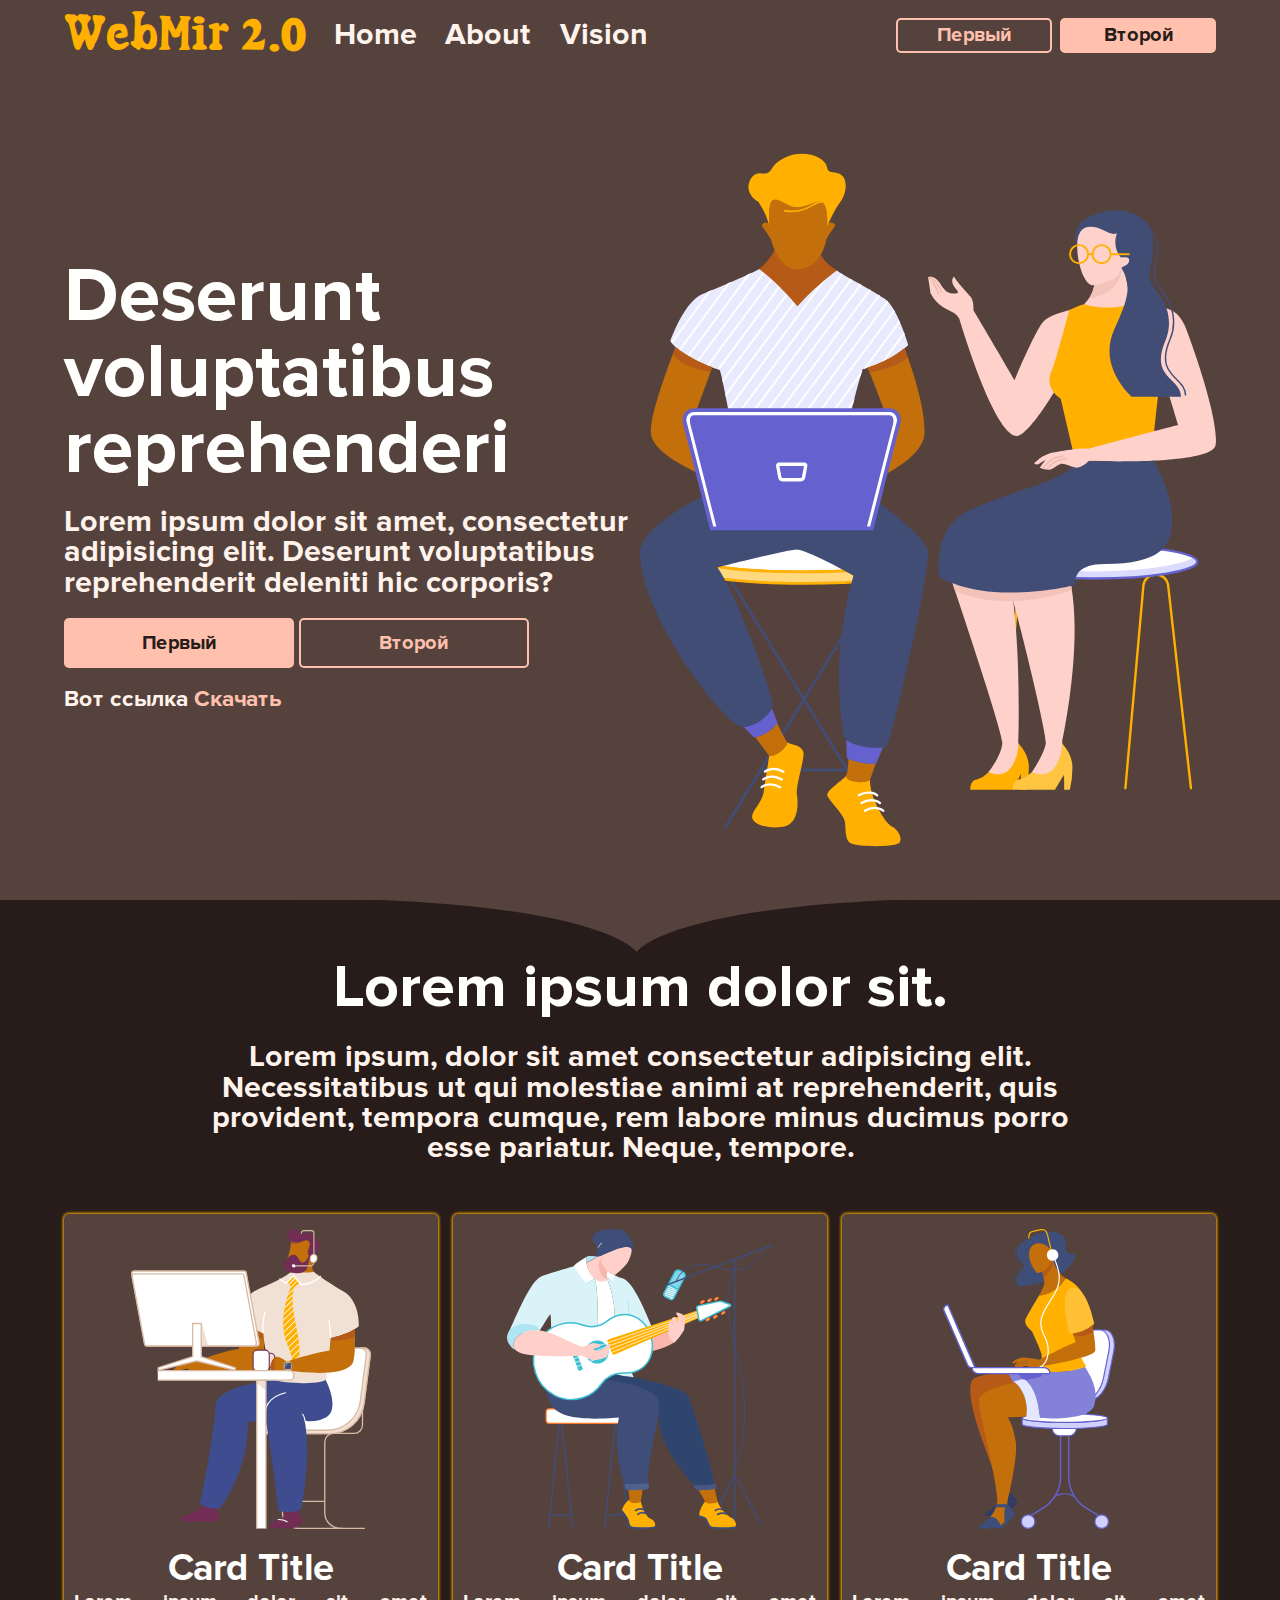
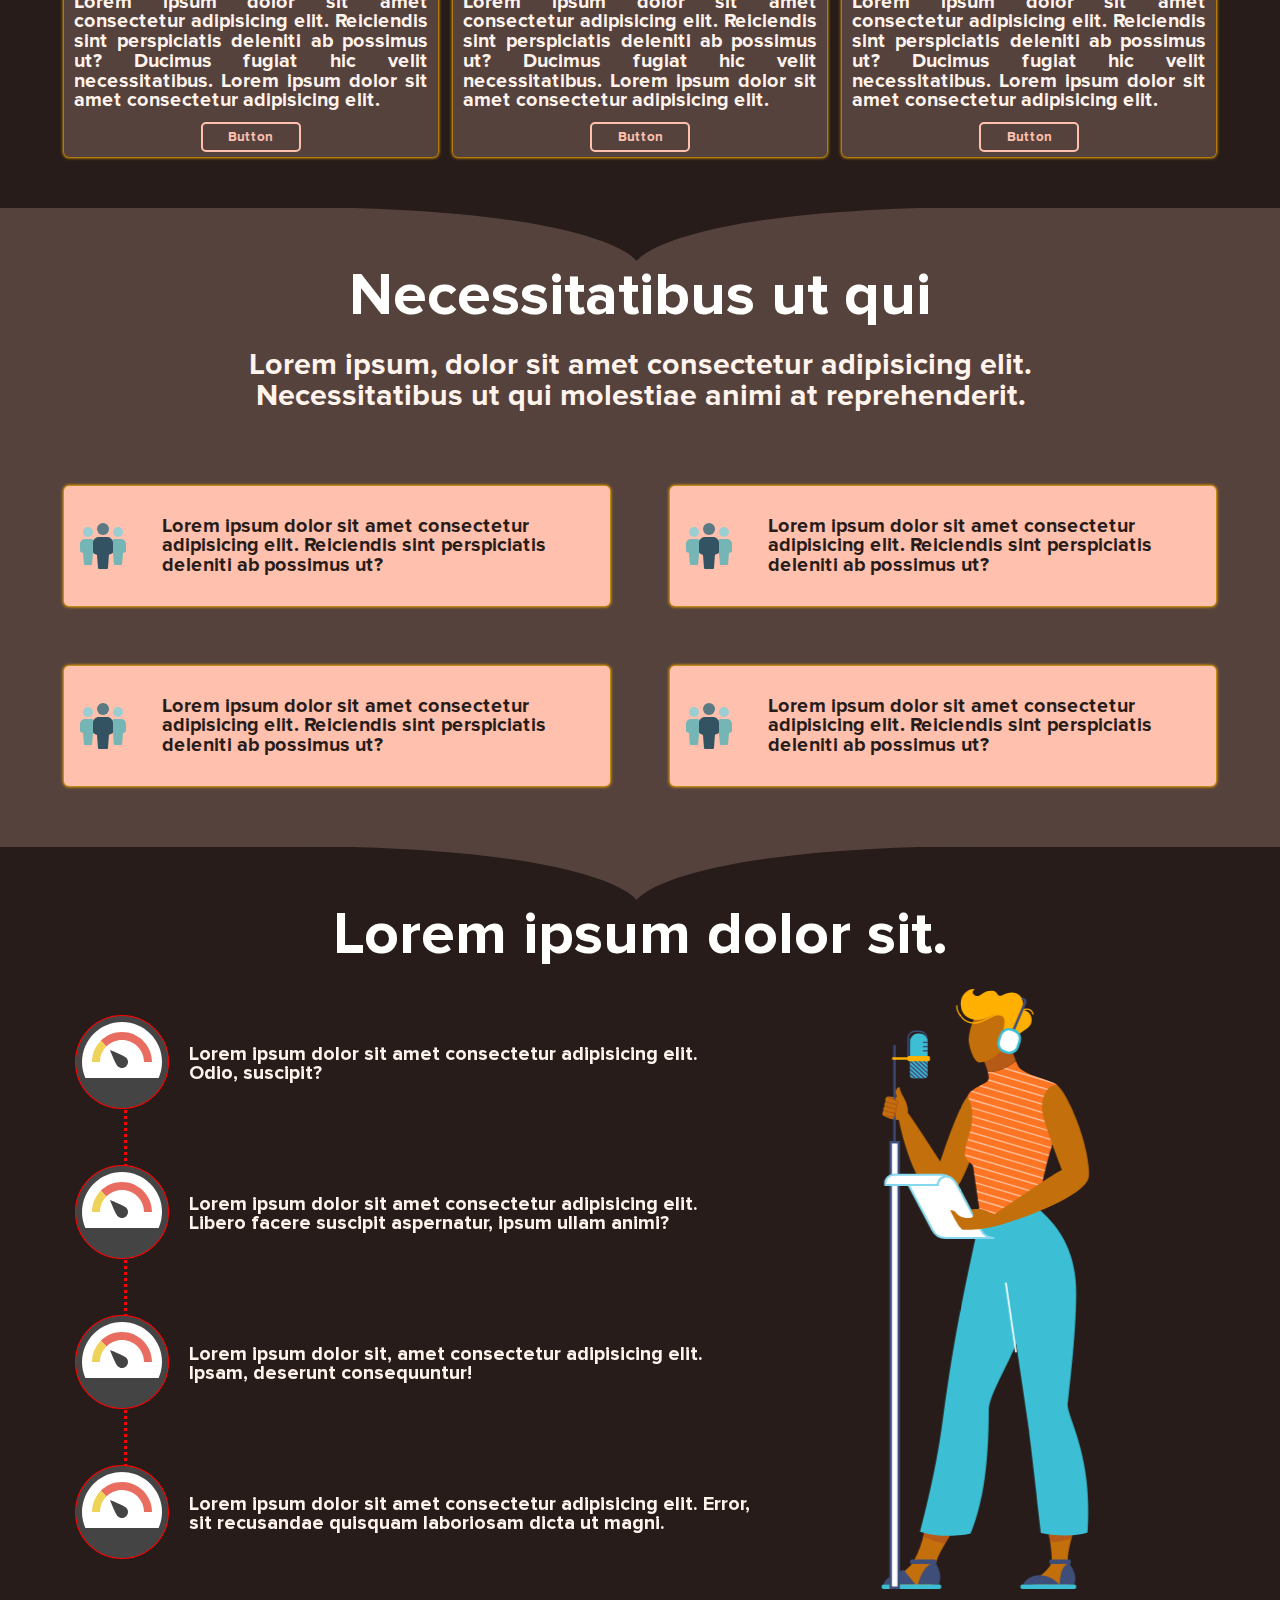
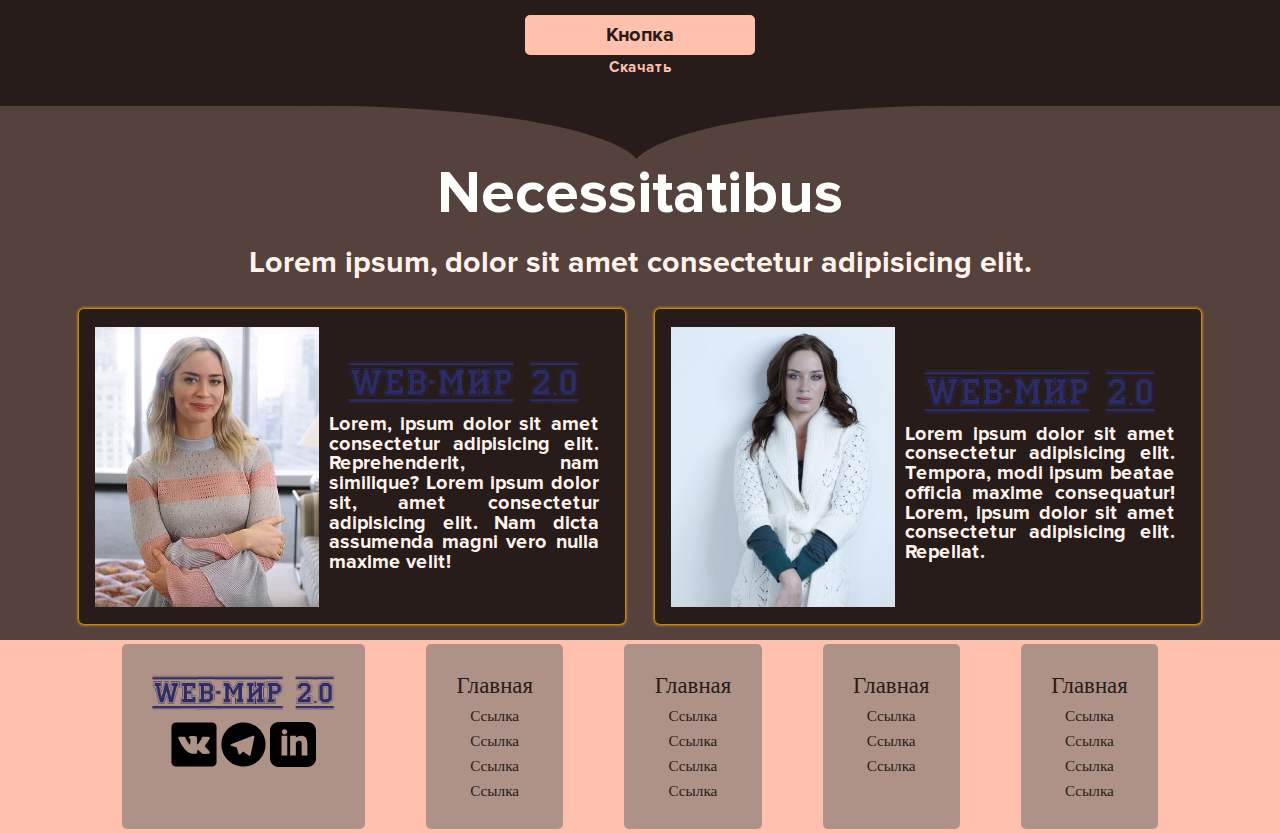
==== index.html @ 5d269ea6 "24" ====
<!DOCTYPE HTML>
<html lang="en-RU">

<head>
	<meta charset="utf-8">
	<title>Сайт ресторана</title>
	<link rel="stylesheet" type="text/css" href="css/style.css" />
	<link rel="stylesheet" type="text/css" href="css/media.css" />
	<link rel="stylesheet" type="text/css" href="css/a.css" />
	<meta name="viewport" content="width=device-width, initial-scale=1">
</head>

<body>

	<header>

		<div class="mob-menu">
			<div class="mob-menu__wrapper">
				<span><a class="header__logo" href="#">WebMir 2.0</a></span>
				<a class="mob-menu__link" href="#">Home</a>
				<a class="mob-menu__link" href="#">About</a>
				<a class="mob-menu__link" href="#">Vision</a>
				<form><button class="first-child">Первый</button></form>
				<form><button>Второй</button></form>
			</div>
		</div>

		<div class="header__wrapper wrapper-padding">
			<div class=""><a class="header__logo" href="#">WebMir 2.0</a></div>
			<div class="header__Nav-wrapper">
				<a class="header__link" href="#">Home</a>
				<a class="header__link" href="#">About</a>
				<a class="header__link" href="#">Vision</a>
			</div>
			<div class="header__button">
				<svg data-theme="dark" class="svg-menu" style="cursor: pointer;" xmlns="http://www.w3.org/2000/svg" viewBox="0 0 48 48" height="48" width="48">
					<g class="nc-icon-wrapper js-transition-icon" data-effect="scale" data-event="click">
						<g  class="ic_menu" fill="#ffb000" style="display: block;">
							<title>ic_menu</title>
							<path d="M6 36h36v-4H6v4zm0-10h36v-4H6v4zm0-14v4h36v-4H6z"></path>
						</g>
						<g  class="ic_close" fill="#ffb000" style="display: none;">
							<title>ic_close</title>
							<path
								d="M38 12.83L35.17 10 24 21.17 12.83 10 10 12.83 21.17 24 10 35.17 12.83 38 24 26.83 35.17 38 38 35.17 26.83 24z">
							</path>
						</g>
					</g>
				</svg>
				<form><button class="first-child">Первый</button></form>
				<form><button>Второй</button></form>
			</div>
			
		</div>

	</header>

	<section class="sect1">
		<div class="sect1__wrapper wrapper-padding">

			<div class="sect1__body">
				<h1>Deserunt voluptatibus reprehenderi</h1>
				<p>Lorem ipsum dolor sit amet, consectetur adipisicing elit. Deserunt voluptatibus reprehenderit
					deleniti hic corporis?</p>
				<div class="sect1__button">
					<form><button>Первый</button></form>
					<form><button class="last-child">Второй</button></form>
				</div>
				<span>Вот ссылка <a href="">Скачать</a></span>
			</div>

			<div class="sect1__img">
				<!-- <object type="image/svg+xml" data="svg/character5.svg" id=’object’ class=’icon’></object> -->
				<img src="svg/character5.svg" alt="">
				<img src="svg/character4.svg" alt="">

			</div>

		</div>
	</section>

	<section class="sect2">
		<div class="sect2__wrapper wrapper-padding">
			<div class="custom-shape-divider-top-1610055168">
				<svg data-name="Layer 1" xmlns="http://www.w3.org/2000/svg" viewBox="0 0 1200 120"
					preserveAspectRatio="none">
					<path fill="#55423D"
						d="M602.45,3.86h0S572.9,116.24,281.94,120H923C632,116.24,602.45,3.86,602.45,3.86Z">
					</path>
				</svg>
			</div>

			<h2 class="title">Lorem ipsum dolor sit.</h2>

			<p class="text">Lorem ipsum, dolor sit amet consectetur adipisicing elit. Necessitatibus ut qui
				molestiae animi at reprehenderit, quis provident, tempora cumque, rem labore minus ducimus porro esse
				pariatur. Neque, tempore.</p>

			<div class="sect2__card">
				<article class="card">
					<div class="card__header">
						<img class="card__image" src="svg/character12.svg" alt="">
					</div>
					<div class="card__body">
						<h2 class="card__title">Card Title</h2>
						<p class="card__text">
							Lorem ipsum dolor sit amet consectetur adipisicing elit. Reiciendis sint perspiciatis
							deleniti ab possimus ut? Ducimus fugiat hic velit necessitatibus. Lorem ipsum dolor
							sit amet consectetur adipisicing elit.
						</p>
					</div>
					<form><button class="card__button">Button</button></form>
				</article>

				<article class="card">
					<div class="card__header">
						<img class="card__image" src="svg/character19.svg" alt="">
					</div>
					<div class="card__body">
						<h2 class="card__title">Card Title</h2>
						<p class="card__text">
							Lorem ipsum dolor sit amet consectetur adipisicing elit. Reiciendis sint perspiciatis
							deleniti ab possimus ut? Ducimus fugiat hic velit necessitatibus. Lorem ipsum dolor
							sit amet consectetur adipisicing elit.
						</p>
					</div>
					<form><button class="card__button">Button</button></form>
				</article>

				<article class="card">
					<div class="card__header">
						<img class="card__image" src="svg/character8.svg" alt="">
					</div>
					<div class="card__body">
						<h2 class="card__title">Card Title</h2>
						<p class="card__text">
							Lorem ipsum dolor sit amet consectetur adipisicing elit. Reiciendis sint perspiciatis
							deleniti ab possimus ut? Ducimus fugiat hic velit necessitatibus. Lorem ipsum dolor
							sit amet consectetur adipisicing elit.
						</p>
					</div>
					<form><button class="card__button">Button</button></form>
				</article>
			</div>



		</div>
	</section>

	<section class="sect3">
		<div class="sect3__wrapper wrapper-padding">
			<div class="custom-shape-divider-top-1610055168">
				<svg data-name="Layer 1" xmlns="http://www.w3.org/2000/svg" viewBox="0 0 1200 120"
					preserveAspectRatio="none" fill="#55423D">
					<path style="fill:#271c19;" fill="#55423D"
						d="M602.45,3.86h0S572.9,116.24,281.94,120H923C632,116.24,602.45,3.86,602.45,3.86Z">
					</path>
				</svg>
			</div>
			<h2 class="title">Necessitatibus ut qui</h2>

			<p class="text">Lorem ipsum, dolor sit amet consectetur adipisicing elit. Necessitatibus ut qui
				molestiae animi at reprehenderit.</p>


			<div class="sect3__card">
				<div class="card__wrapper">
					<div class="card">
						<div class="card__header">
							<img class="card__image" src="svg/multiple-11.svg" alt="">
						</div>
						<div class="card__body">
							<p class="card__text">
								Lorem ipsum dolor sit amet consectetur adipisicing elit. Reiciendis sint perspiciatis
								deleniti ab possimus ut?
							</p>
						</div>
					</div>

					<div class="card">
						<div class="card__header">
							<img class="card__image" src="svg/multiple-11.svg" alt="">
						</div>
						<div class="card__body">
							<p class="card__text">
								Lorem ipsum dolor sit amet consectetur adipisicing elit. Reiciendis sint perspiciatis
								deleniti ab possimus ut?
							</p>
						</div>
					</div>
				</div>
				<div class="card__wrapper">
					<div class="card">
						<div class="card__header">
							<img class="card__image" src="svg/multiple-11.svg" alt="">
						</div>
						<div class="card__body">
							<p class="card__text">
								Lorem ipsum dolor sit amet consectetur adipisicing elit. Reiciendis sint perspiciatis
								deleniti ab possimus ut?
							</p>
						</div>
					</div>

					<div class="card">
						<div class="card__header">
							<img class="card__image" src="svg/multiple-11.svg" alt="">
						</div>
						<div class="card__body">
							<p class="card__text">
								Lorem ipsum dolor sit amet consectetur adipisicing elit. Reiciendis sint perspiciatis
								deleniti ab possimus ut?
							</p>
						</div>
					</div>
				</div>
			</div>



		</div>
	</section>

	<section class="sect4">
		<div class="sect4__wrapper wrapper-padding">
			<div class="custom-shape-divider-top-1610055168">
				<svg data-name="Layer 1" xmlns="http://www.w3.org/2000/svg" viewBox="0 0 1200 120"
					preserveAspectRatio="none">
					<path fill="#55423D"
						d="M602.45,3.86h0S572.9,116.24,281.94,120H923C632,116.24,602.45,3.86,602.45,3.86Z">
					</path>
				</svg>
			</div>

			<h2 class="title">Lorem ipsum dolor sit.</h2>

			<div class="sect4__content">
				<div class="sect4__info">
					<div class="sect4__linear"></div>
					<div class="sect4__svg-p">
						<img src="svg/sect4-1.svg" alt="">
						<p>Lorem ipsum dolor sit amet consectetur adipisicing elit. Odio, suscipit?</p>
					</div>
					<div class="sect4__svg-p">
						<img src="svg/sect4-1.svg" alt="">
						<p>Lorem ipsum dolor sit amet consectetur adipisicing elit. Libero facere suscipit aspernatur,
							ipsum ullam animi?</p>
					</div>
					<div class="sect4__svg-p">
						<img src="svg/sect4-1.svg" alt="">
						<p>Lorem ipsum dolor sit, amet consectetur adipisicing elit. Ipsam, deserunt consequuntur!</p>
					</div>
					<div class="sect4__svg-p">
						<img src="svg/sect4-1.svg" alt="">
						<p>Lorem ipsum dolor sit amet consectetur adipisicing elit. Error, sit recusandae quisquam
							laboriosam dicta ut magni.</p>
					</div>
				</div>
				<div class="sect4__img">
					<img src="svg/character17.svg" alt="">
				</div>

			</div>

			<div class="sect4__button">
				<form><button type="submit">Кнопка</button></form>
				<a href="">Скачать</a>
			</div>

		</div>
	</section>


	<section class="sect5">

		<div class="sect5__wrapper wrapper-padding">
			<div class="custom-shape-divider-top-1610055168">
				<svg data-name="Layer 1" xmlns="http://www.w3.org/2000/svg" viewBox="0 0 1200 120"
					preserveAspectRatio="none" fill="#55423D">
					<path style="fill:#271c19;" fill="#55423D"
						d="M602.45,3.86h0S572.9,116.24,281.94,120H923C632,116.24,602.45,3.86,602.45,3.86Z">
					</path>
				</svg>
			</div>
			<h2 class="title">Necessitatibus</h2>
			<p class="text">Lorem ipsum, dolor sit amet consectetur adipisicing elit.</p>



			<div class="sect5__card-wrapper">

				<div class="sect5__card">
					<div class="sect5__card-img">
						<img src="img/1.png" alt="" class="clip-path">
						<img src="img/sect4-1.jpg" alt="">
					</div>

					<div class="sect5__card-info">
						<img src="img/logo.png" alt="">
						<p>Lorem, ipsum dolor sit amet consectetur adipisicing elit. Reprehenderit, nam similique? Lorem
							ipsum dolor sit, amet consectetur adipisicing elit. Nam dicta assumenda magni vero nulla
							maxime velit!</p>
					</div>
				</div>

				<div class="sect5__card">
					<div class="sect5__card-img">
						<img src="img/1.png" alt="" class="clip-path">
						<img src="img/sect4-2.jpg" alt="">
					</div>

					<div class="sect5__card-info">
						<img src="img/logo.png" alt="">
						<p>Lorem ipsum dolor sit amet consectetur adipisicing elit. Tempora, modi ipsum beatae officia
							maxime consequatur! Lorem, ipsum dolor sit amet consectetur adipisicing elit. Repellat.</p>
					</div>
				</div>
			</div>
		</div>
	</section>


	<footer class="sect6">

		<div class="sect6__wrapper wrapper-padding">
			<div class="sect6__list">
				<div class="sect6__logo"><img src="img/logo.png" alt=""></div>
				<div class="sect6__sic-icon">
					<a href="https://vk.com/id346571759" target="_blank"><img src="svg/vk.svg" alt=""></a>
					<a href="https://t.me/albert_web" target="_blank"><img src="svg/telegram.svg" alt=""></a>
					<a href="http://" target="_blank"><img src="svg/linkedin.svg" alt=""></a>
				</div>
			</div>
			<div class="sect6__list">
				<a class="sect6__link-title" href="">Главная</a>
				<a class="sect6__link" href="">Ссылка</a>
				<a class="sect6__link" href="">Ссылка</a>
				<a class="sect6__link" href="">Ссылка</a>
				<a class="sect6__link" href="">Ссылка</a>
			</div>
			<div class="sect6__list">
				<a class="sect6__link-title" href="">Главная</a>
				<a class="sect6__link" href="">Ссылка</a>
				<a class="sect6__link" href="">Ссылка</a>
				<a class="sect6__link" href="">Ссылка</a>
				<a class="sect6__link" href="">Ссылка</a>
			</div>
			<div class="sect6__list">
				<a class="sect6__link-title" href="">Главная</a>
				<a class="sect6__link" href="">Ссылка</a>
				<a class="sect6__link" href="">Ссылка</a>
				<a class="sect6__link" href="">Ссылка</a>
			</div>
			<div class="sect6__list">
				<a class="sect6__link-title" href="">Главная</a>
				<a class="sect6__link" href="">Ссылка</a>
				<a class="sect6__link" href="">Ссылка</a>
				<a class="sect6__link" href="">Ссылка</a>
				<a class="sect6__link" href="">Ссылка</a>
			</div>
		</div>

	</footer>



	<script src="js/script.js"> </script>
</body>

</html>
---- css/style.css ----
*{
	margin: 0;
	padding: 0;
	box-sizing: border-box;
}
a{text-decoration: none; }
button{
	border: none;
	border: 2px solid #ffc0ad;
	border-radius: 5px;
}

body{
	background: #191919;
	line-height: 1;
	font-size: 100%;
}
.wrapper-padding{
	width: 100%;
	max-width: 1920px;
	margin: 0 auto;
	position: relative;
	padding: var(--wrapperPadding);
}
@font-face {
	font-family: 'Proxima-nova';
	src:url('../fonts/ProximaNova-Bold.woff') format('woff2'),
		url('../fonts/ProximaNova-Bold.woff') format('woff'), 
		url('../fonts/ProximaNova-Bold.ttf') format('truetype');
}
@font-face {
	font-family: 'Little Caesar';
	src: url('../fonts/little_caesar.eot'); /* IE 9 Compatibility Mode */
	src: url('../fonts/little_caesar.eot?#iefix') format('embedded-opentype'), /* IE < 9 */
		url('../fonts/little_caesar.woff2') format('woff2'), /* Super Modern Browsers */
		url('../fonts/little_caesar.woff') format('woff'), /* Firefox >= 3.6, any other modern browser */
		url('../fonts/little_caesar.ttf') format('truetype'), /* Safari, Android, iOS */
		url('../fonts/little_caesar.svg#little_caesar') format('svg'); /* Chrome < 4, Legacy iOS */
}

/* HEADER */
header {
	background: var(--lightBrown);
}
.header__wrapper{
	height: 70px;
	display: flex;
	justify-content: space-between;
	align-items: center;
	column-gap: 1em;
}
/* HEADER	Стили для логотипа и ссылок навигации*/
.header__logo{
	font-family: 'Little Caesar';
	color: #ffb000;
	font-size: 3em;
	white-space: nowrap;
}
.header__Nav-wrapper{
	width: 100%;
	white-space: nowrap;
}
.header__link{
	font-family: Proxima-nova, sans-serif;
	color: var(--textColor);
	font-size: 2em;
	margin: 0 0.4em;
}
/* HEADER	Кнопки из навигации*/
.svg-menu{
	display: none; /* Кнопка мобильной навигации ждет своего часа*/
}
.header__button{
	display: flex;
	justify-content: flex-end;
	column-gap: 0.5rem;
	width: 100%;
	max-width: 320px;
}
.header__button form{
	width: 100%;
	height: 35px;
}
.header__button button{
	width: 100%;
	height: 100%;
	background-color: #ffc0ad;
	font-size: 20px;
	color: #271c19;
	font-family: Proxima-nova, sans-serif;
	cursor: pointer;
}
header .first-child{
	background-color: #ffffff00;
	color: #ffc0ad;
	border: 2px solid #ffc0ad;
}

/* SECT-1*/
.sect1{
	background: var(--lightBrown);
 }
 .sect1__wrapper{
	height: calc(100vh - 70px);
	display: flex;
	justify-content: center;
 }
 /* SECT-1 Блок с текстом*/
 .sect1__body{
	width: 50%;
	display: flex;
	flex-direction: column;
	justify-content: center;
 }
.sect1__body h1{
	font-family: Proxima-nova, sans-serif;
	font-size: 5em;
	color: var(--titleColor);
	margin-bottom: 20px;
}
.sect1__body p{
	font-family: Proxima-nova, sans-serif;
	font-size: 2em;
	color:var(--textColor);

}
/* SECT-1 	Кнопки под текстом*/
.sect1__button{

	display: flex;
	margin: 20px 0;
}
.sect1__button button{
	width: 230px;
	height: 50px;
	background-color: #ffc0ad;
	border-radius: 5px;
	font-size: 20px;
	color: #271c19;
	cursor: pointer;
	font-family: Proxima-nova, sans-serif;
}
.sect1 .last-child{
	background-color: #ffffff00;
	color: #ffc0ad;
	border: 2px solid #ffc0ad;
}
.sect1__button form:last-child{
	margin-left: 0.3em;
}
/* SECT-1 Ссылка под кнопками */
.sect1__body span{
	font-size: 1.5em;
	color: var(--textColor);
	font-family: Proxima-nova, sans-serif;
}
.sect1__body span a{
	color: var(--linkColor);
}
/* SECT-1 Блок с SVG картинками*/
 .sect1__img{
	display: flex;
	justify-content: center;
	width: 50%;
	height: 100%;
 }
 .sect1__img img{
	width: 50%;
	margin-top: 2em;

 }

/* SECT-2 */

.sect2{
	background: var(--darkBrown);
 }
 .sect2__wrapper{
	position: relative;
	/* display: flex;
	justify-content: center;
	align-items: center; */
 }
 /* SECT-2 Код для фоновой декорации */
 .custom-shape-divider-top-1610055168 {
    position: absolute;
    top: -0.1em;
    left: 0;
    width: 100%;
    overflow: hidden;
    line-height: 0;
	transform: rotate(180deg);
	margin-bottom: 1em;
}
.custom-shape-divider-top-1610055168 svg {
    position: relative;
    display: block;
    width: calc(100% + 1.3px);
    height: 56px;
}

/* SECT-2 Заголовок */
.title{
	font-family: Proxima-nova, sans-serif;
	font-size: 4em;
	color: var(--titleColor);
	text-align: center;
    margin-top: calc(0.1em + 56px); /* Отступ необходим для оталкивания от декоративного svg, в пикселях размер svg, в em то насколько оталкиватся*/
	margin-bottom: 0.5em ;
	line-height: 0.8;	
}
/* SECT-2 Текст под заголовком */
.text{
	max-width: 900px;
	font-family: Proxima-nova, sans-serif;
	font-size: 2em;
	color: var(--textColor);
	text-align: center;
	margin: 0 auto;
	margin: 0.5em auto;
}
/* SECT-2 Карточка */
.sect2__card{
	display: flex;
	justify-content: space-between;
	column-gap: 1em;
	margin: 50px auto;
	max-width: 1400px;
}
/* SECT-2 Обертка одной карточки */
.sect2 .card{
	background-color: #55423d;
	width: 100%;
	max-width: 450px;
	min-width: 250px;
	border-radius: 5px;
	display: flex;
	flex-direction: column;
	align-items: center;
	column-gap: 1em;
	box-shadow: 0px 0px 3px 1px #ffb000;
}
/* SECT-2 картинка карточки */
.sect2 .card__header{
	display: flex;
	justify-content: center;
	margin: 15px;
}
.sect2 .card__image{
	height: 300px;
}
/* SECT-2 заголовок карточки */
.sect2 .card__title{
	font-family: Proxima-nova, sans-serif;
	font-size: 2.5em;
	text-align: center;
	color: var(--titleColor);
	margin: 5px;
}
/* SECT-2 текст карточки */
.sect2 .card__text{
	font-family: Proxima-nova, sans-serif;
	font-size: 1.3em;
	color: var(--textColor);
	text-align: justify;
	margin: 0.3em 0.5em;
}
/* SECT-2 кнопка карточки */
.sect2 .card__button{
	width: 100px;
	height: 30px;
	border-radius: 5px;
	font-family: Proxima-nova, sans-serif;
	background-color: #ffffff00;
	color: #ffc0ad;
	margin: 5px;
	border: 2px solid #ffc0ad;
	cursor: pointer;
}

/* SECT-3 */
.sect3{
	background: var(--lightBrown);
 }
 .sect3__wrapper{
	position: relative;
	/* display: flex;
	justify-content: center;
	align-items: center; */
 }

 /* SECT-3 Карточка */
.sect3__card{
	display: flex;
	justify-content: space-between;
	column-gap: 60px;
	/* flex-wrap: wrap; */
	margin: 0 auto;
	max-width: 1400px;
}
/* SECT-3 Обертка одной карточки */
.sect3 .card{
	background-color: #ffc0ad;
	width: 100%;
	max-width: 650px;
	min-width: 250px;
	min-height: 120px;
	border-radius: 5px;
	margin: 60px 0px;
	display: flex;
	align-items: center;
	box-shadow: 0px 0px 3px 1px #ffb000;
}
/* SECT-3 картинка карточки */
.sect3 .card__header{
	display: flex;
	justify-content: center;
	margin: 15px;
}
/* SECT-3 текст карточки */
.sect3 .card__text{
	font-family: Proxima-nova, sans-serif;
	font-size: 1.3em;
	color: #271c19;
	text-align: left;
	margin: 20px;
}

/* SECT-4*/

.sect4{
	background:var(--darkBrown);
 }
 .sect4__wrapper{
	position: relative;
	/* display: flex;
	justify-content: center;
	align-items: center; */
 }
 .sect4__content{
	max-width: 1400px;
	height: 600px;
	display: flex;
	justify-content: center;
	align-items: center;
	margin: 0 auto;

 }

 .sect4__info{
	width: 60%;
	height: 100%;
	position: relative;
 }
 .sect4__linear{
	width: 0%;
	height: 70%;
	border-left: 3px dotted #ff0000;
	position: absolute;
	top: 50%;
	left: 60px;
	transform: translate(0%, -50%);
 }
 .sect4__svg-p{
	width: 100%;
	height: 25%;
	display: flex;
	align-items: center;
	position: relative;
	z-index: 1;
 }
 .sect4__svg-p img{
	margin: 10px;
 }
 .sect4__svg-p p{
	font-family: Proxima-nova, sans-serif;
	font-size: 1.3em;
	color: var(--textColor);
	margin: 5px;
 }

 .sect4__img{
	width: 40%;
	height: 100%;
 }
 .sect4__img img{;
	width: 100%;
	height: 100%;
	transform: rotateY(180deg);
 }
/* SECT-2 кнопка карточки */
 .sect4__button {
	width: 230px;
	margin: 1.7em auto;
	display: inline-block;
	display: flex;
	flex-direction: column;
	align-items: center;

}
.sect4__button form{
	width: 100%;
}
 .sect4__button button{
	width: 100%;
	height: 40px;
	background-color: #ffc0ad;
	border-radius: 5px;
	font-size: 20px;
	color: #271c19;
	cursor: pointer;
	font-family: Proxima-nova, sans-serif;
}
/* SECT-4 Ссылка под кнопками */

.sect4__button a{
	color: var(--linkColor);
	font-family: Proxima-nova, sans-serif;
	font-size: 1em;
	margin: 0.3em;
}

/* SECT-5*/

.sect5{
	background:var(--lightBrown);
 }
 .sect5__wrapper{
	/* display: flex;
	justify-content: center;
	align-items: center; */
 }
.sect5 img{
	border-radius: 5px;
}
	/* SECT-5 Карточка */
	.sect5__card-wrapper{
		display: flex;
		justify-content: space-evenly;
		margin: 0 auto;
		max-width: 1400px
	}
		/* SECT-5 Обертка одной карточки */
		.sect5__card{
			background-color: var(--darkBrown);
			width: 100%;
			max-width: 600px;
			min-width: 450px;
			height: 315px;
			border-radius: 5px;
			margin: 1em;
			padding: 1em;
			display: flex;
			justify-content: space-between;
			align-items: center;
			box-shadow: 0px 0px 3px 1px #ffb000;
			border: 1px solid #fff3ec00;
			overflow: hidden;
		}
			/* SECT-5 картинка карточки */
			.sect5__card-img{
				display: flex;
				justify-content: center;
				width: 230px;
				height: 280px;
				/* height: 90% ; */
				overflow: hidden;
			}
			/* SECT-5 картинка карточки */
			.sect5__card-info{
				display: flex;
				flex-direction: column;
				justify-content: center;
				width: 58%;
			}
/* SECT-5 заголовок карточки */
.sect5__card-info img{
	margin: 5px auto;
	width: 80%;
}
/* SECT-5 текст карточки */
.sect5__card-info p{
	font-family: Proxima-nova, sans-serif;
	font-size: 1.3em;
	color: var(--textColor);
	text-align: justify;
	margin: 0.3em 0.5em;
}
.clip-path{
	display: none;
}

/* SECT-6*/

.sect6{
	background: var(--pink);
 }
 .sect6__wrapper{
	display: flex;
	justify-content: space-evenly;
	flex-wrap: wrap;
	/* column-gap: 2em; */
 }


.sect6__logo{
	width: 12em;
}
.sect6__logo img{
	width: 100%;
}
/* .sect6__sic-icon{
	width: 30%;
	display: block;

} */
.sect6__sic-icon img{
	width: 3em;
}
.sect6__list{
	background-color: #555f5f7a;
	min-width: 5em ;
	display: flex;
	flex-direction: column;
	align-items: center;
	row-gap: 10px;
	margin: 0.2em;
	padding: 2em;
	border-radius: 5px;

}
/* .sect6__list:first-child{
	min-width:14em ;
} */
.sect6__link-title{
	color: #271c19;
	font-size: 1.5em;
}
 .sect6__link{
	color: #271c19;
 }
---- css/media.css ----
@media screen and (max-width: 1300px) {
    body{
        font-size: 95%;
    }
}
@media screen and (max-width: 1200px) {
    body{
        font-size: 90%;
    }
}
@media screen and (max-width: 1100px) {

}
@media screen and (max-width: 1000px) {
    body{
        font-size: 85%;
    }
    /* SECT-5 Карточка */
    .sect5__card-wrapper{
        display: block;
    }
    .sect5__card{
        margin: 10px auto;
    }
}



@media screen and (max-aspect-ratio: 1/1) { 
    .sect1__wrapper{
        background-color: #271c19b0;

    }

@media screen and (max-width: 900px) {
    body{
        font-size: 80%;
    }
      /* HEADER*/


    /* SECT-1 */
    .sect1__wrapper{
        display: block;
        /* background-color: blue; */
        height: auto;
    }
    
    /* SECT-1 Блок с текстом*/
    .sect1__body{
        width: 100%;
        align-items: center;
    }
    .sect1__body h1{
        font-size: 4.1em;
        text-align: center;
    }
    .sect1__body p{
        font-size: 1.6em;
        text-align: center;
    }

    /* SECT-1 	Кнопки под текстом*/
    .sect1__button{
        width: 100%;
        max-width: 450px;
    }
    .sect1__button button{
        width: 100%;
        height: 40px;
    }
    .sect1__button form{
        width: 100%;
    }
    .sect1__button form:last-child{
        margin-left: 5px;
    }
    /* SECT-1 Блок с SVG картинками*/
    .sect1__img{
        display: flex;
        justify-content: center;
        width: 100%;
        height: 50%;
        margin: 2em auto;
    }
    .sect1__img img{
        width: 28%;
    }
}
}
    @media screen and (max-width: 900px) {

    .title{font-size: 2.5em;}
    .text{font-size: 1.4em;}
    .sect2__card{
        display: block;
    }
    .sect2 .card{
        margin: 10px auto;
    }
    .sect3__card{/* Кбираем флекс чтоб карточки стали в колону*/
        flex-direction: column;
    }
    .sect3__card{
        display: flex;
        justify-content: space-between;
        margin: 50px auto;
        max-width: 1400px;
        	/* flex-wrap: wrap; */
    }
    .card__wrapper{
        margin: -5px auto;
    }
    .sect3 .card{
        background-color: #ffc0ad;
        width: 100%;
        max-width: 650px;
        min-height: 120px;
        border-radius: 5px;
        margin: 10px 0px;
        display: flex;
        align-items: center;
        box-shadow: 0px 0px 3px 0px #ffb000;
    }
    /* .sect3 .card__text, .sect2 .card__text{
        font-size: 2em;
    } */

}


@media screen and (max-width: 800px) {
    /* .header__link {
        font-size: 3em;
    } */
    body{
        font-size: 75%;
    }
    /* HEADER*/
    .header__link{
        display: none;
    }
    .header__button form{
        display: none;
    }
    .svg-menu{
        display: block;
    }

    .sect6__list{
        margin: 1.4em;
    }

}

@media screen and (max-width: 750px) {


}


@media screen and (max-width: 700px) {
    body{
        font-size: 70%;
    }

}

@media screen and (max-width: 650px) {


     .sect4__info{
        width: 100%;
        margin: 0 auto;
     }
     .sect4__img{
         display: none;
     }

     .sect6__wrapper{

     }
     .sect6__list{
        margin: 1.3em;

    }

}


@media screen and (max-width: 580px) {

    .sect1__wrapper{
        height: auto;
        display: block;
     }
     .sect1__body{
        width: 100%;
        align-items: center;
        text-align: center;
    }
    .sect1__body h1 {
        font-size: 3.5em;
    }
    .sect1__img{
        width: 100%;
    }

     /* .sect1__img{
        display: flex;
        justify-content: center;
        width: 100%;
     } */
    }

@media screen and (max-width: 460px) {

    /* .sect1__wrapper{
        height: 95vh;
     } */
    .header__link{
        display: none;
    }
    .header__nav-icon{
        display: block
    }
    .sect1__wrapper{
        display: block;
      
    }

            /* SECT-1 Блок с текстом*/
            .sect1__body{
                width: 100%;
                align-items: center;
            }
            .sect1__body h1{
                font-size: 2.7em;
            }
            .sect1__body p{
                font-size: 1.6em;
            }

            /* SECT-1 	Кнопки под текстом*/
                .sect1__button{
            flex-direction: column;
            margin: 0;
            }
        .sect1__button{
            width: 100%;
            max-width: 520px;
            }
        .sect1__button button{
            width: 80%;
            height: 35px;
            margin: 5px auto;
            }
    .sect1__body span {
          font-size: 1em;
       }

    .sect1__button form:last-child{
        margin-left: 0px;
        }







    /* SECT-5 Обертка одной карточки */
    .sect5__card{

        min-width: 17em;
        min-width: auto;
        height: 350px;
        display: block;
        position: relative;
    }
    .sect5__card:hover  .sect5__card-info{
        top: -80%;
    }

    .sect5__card-img{
        display: flex;
        justify-content: center;
        width: 250px;
        /* height: 90% ; */
        overflow: hidden;
        margin: 0 auto;
    }




    .sect5__card-info{
        display: flex;
        flex-direction: column;
        justify-content: center;
        width: 240px;
        margin: 0 auto;
        position: relative;
        top: 0%;
        left: 0%;
        transition: top  0.3s;
    }
    .sect5__card-info p{
        color:  #271c19;
    }
    .clip-path{
        display: block;
        clip-path: circle(0%);
        position: absolute;
        top: 0%;
        left: 0%;
        width: 100%;
        height: 100%;
        opacity: 50%;
        transition: clip-path  0.9s;
    }
    .sect5__card:hover  .clip-path{
        clip-path: circle(100%);
    }



    .sect6__list{
        row-gap: 8px;
        margin: 2em;
    }





    
}

@media screen and (max-width: 400px) {

    body{
        font-size: 70%;
    }
    /* .sect5__card {
        width: 20em;
    } */
}

@media screen and (max-width: 360px) {
    /* body{
        font-size: 50%;
    } */

    .sect4__info{
        width: 100%;
     }
 
     .header__logo{
        font-size: 2em;
    }
    /* SECT-2 картинка карточки */
    .sect2 .card__image{
        height: 200px;
    }
    .sect6__list{
        margin: 0.1em;
    }
}







  @media screen and (min-width: 2500px) {

    body{
        font-size: 270%;
    }

    .header__wrapper, .sect1__wrapper, .sect2__wrapper,
    .sect3__wrapper,.sect4__wrapper,.sect5__wrapper,
    .sect6__wrapper, .sect7__wrapper {
        max-width: 3500px;

     }
}





/*111111111111111111111111111111111111111111111111111111*/



@media screen and (max-height: 600px) and (min-width: 580px) {
    .sect1{
        font-size: 90%;
    }
}
@media screen and (max-height: 550px) and (min-width: 580px) {
    .sect1{
        font-size: 80%;
    }
    .sect4__img img{
        position: sticky;
        top: 0;
        width: 100%;
        height: 100vh;
     }
    .sect1__button button{
        width: 7em;
        height: 30px;
    }
}
@media screen and (max-height: 460px) and (min-width: 580px) {
    .sect1{
        font-size: 70%;
    }
    .sect1__body{
        width: 60%;
    }
    .sect1__img{
        width: 40%;
    }
    .sect1__body h1 {
        font-size: 3.5em;
    }
}


/*111111111111111111111111111111111111111111111111111111*/




@media screen and (min-aspect-ratio: 10/6) { 

    @media screen and (max-height: 550px) {

    }

    @media screen and (max-height: 480px) {

    }
    @media screen and (max-height: 340px) {
        .sect1__wrapper{
            height: auto;
            display: block;
         }
         .sect1__body{
            width: 100%;
            align-items: center;
            text-align: center;
        }
        .sect1__img{
            width: 100%;
        }
    }

    .sect1__wrapper{
        background: #c8921e91;

    }
}
---- css/a.css ----
div {border: 0px solid #ffb000;}


:root {--wrapperPadding: 1px 5%;} /* Падинги внутри sect__wrapper? (Основная) */
:root {--lightBrown: #55423d;} /* Фон коричневый светлый */
:root {--darkBrown: #271c19;} /* Фон коричневый темный */
:root {--pink: #ffc0ad;} /* Фон Розовый */
:root {--wrapperPaddingAverage: 1.8%;} /* Падинги внутри sect__wrapper? (Средняя) */
:root {--wrapperPaddingMin: 0.9%; } /* Падинги внутри sect__wrapper? (Минимальная) */
:root {--titleColor: #fffffe;} /* Цвет заголовка */
:root {--textColor: #fff3ec;} /* Цвет текста */
:root {--linkColor: #ffc0ad;} /* Цвет ссылок */


@media screen and (prefers-color-scheme: dark) {

    .sect1{
        background: var(--linkColor);
     }



}









/* HEADER	Обертка для логотипа и ссылок навигации*/

.mob-menu{
    background: var(--pink);
    width: calc(100%);
    height: 100vh;
    position: fixed;
    left: -100%;
    z-index: 9;
    transition: 0.3s
}
.mob-menu__wrapper{
	display: flex;
    flex-direction: column;
	/* justify-content: center; */
	align-items: flex-end;
	column-gap: 0.8em;
	row-gap: 0.8em;
	margin: 5% 5%;
}
.mob-menu .header__logo{
	color: #271c19;

}
.mob-menu__link{
	font-family: Proxima-nova, sans-serif;
	color: #271c19;
	font-size: 2em;
}
/* HEADER	Кнопки из навигации*/

.mob-menu form{
	width: 7em;
	height: 3em;

}
.mob-menu button{
	width: 100%;
	height: 100%;
	border-radius: 5px;
	font-size: 1.6em;
	color: #271c19;
	font-family: Proxima-nova, sans-serif;
	cursor: pointer;
	border: 2px solid #271c19;
	background-color: #ffffff00;
}
/* .mob-menu .first-child{
	
} */
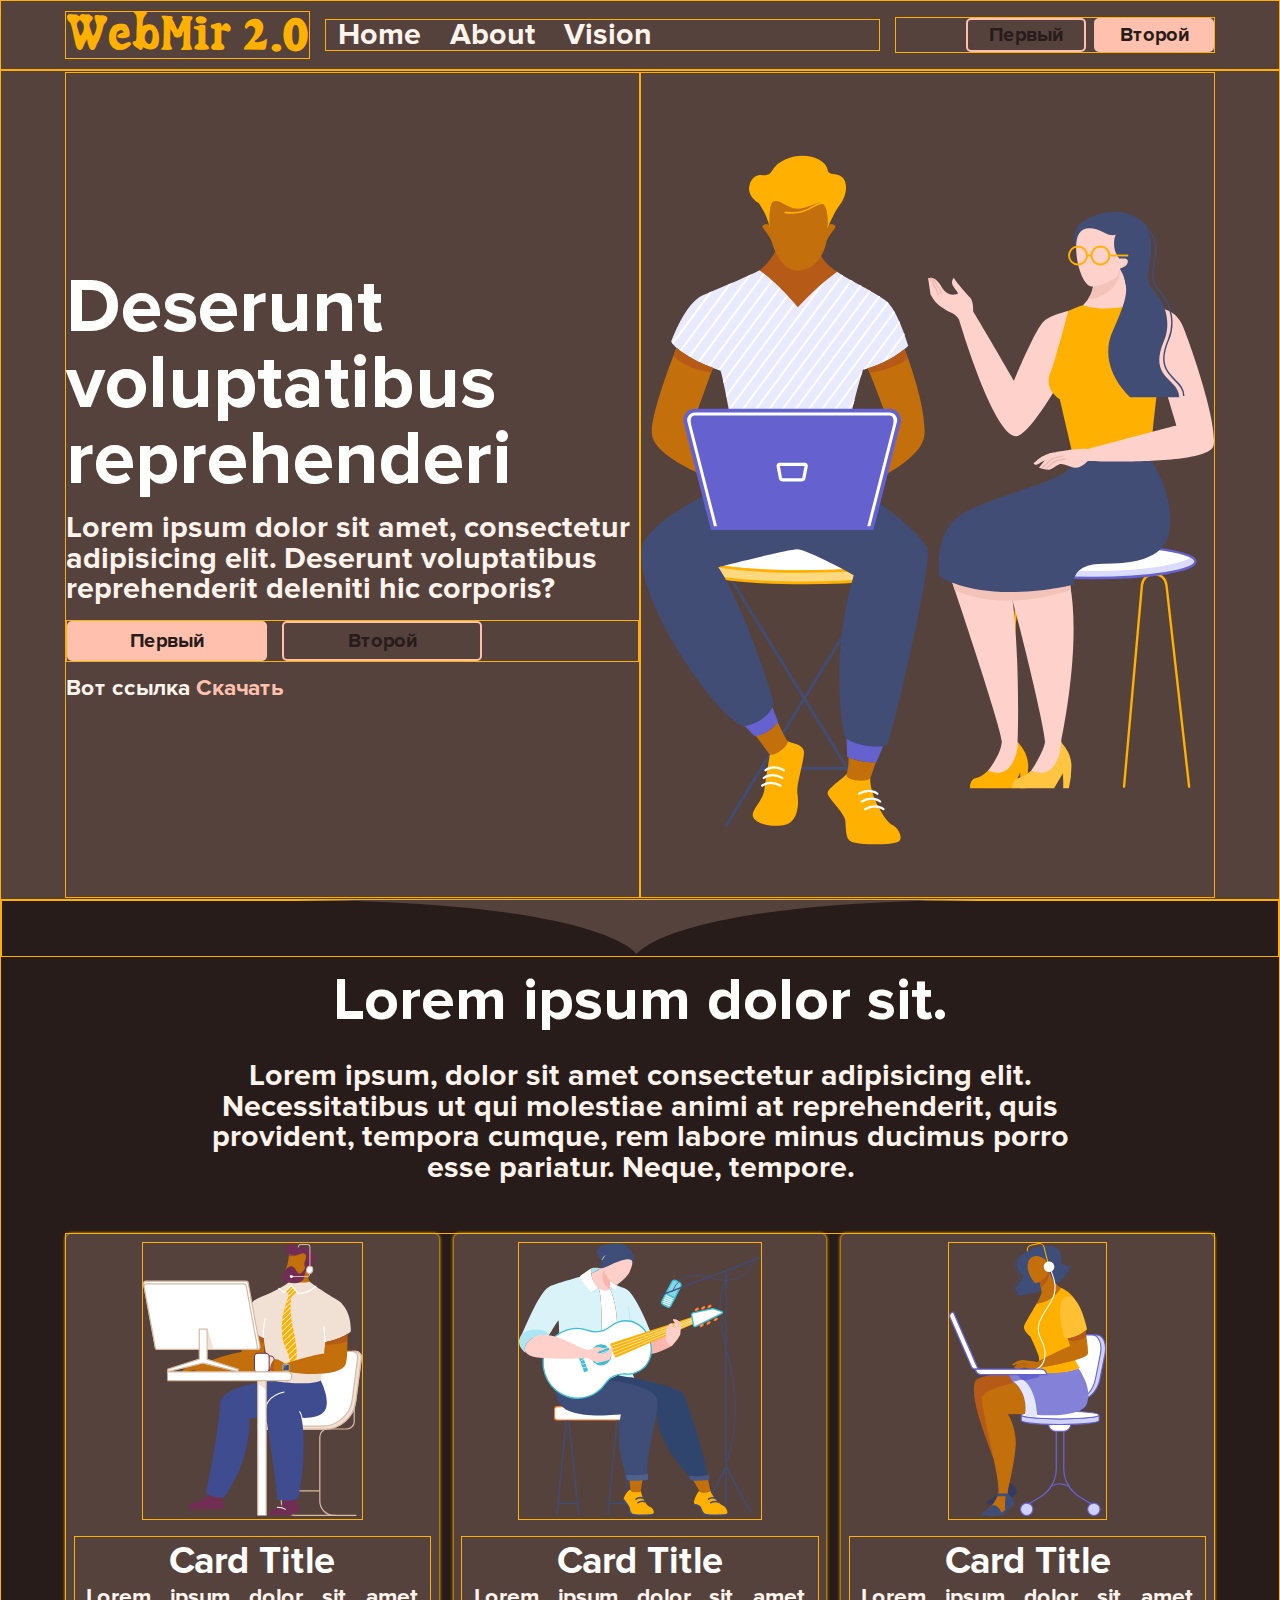
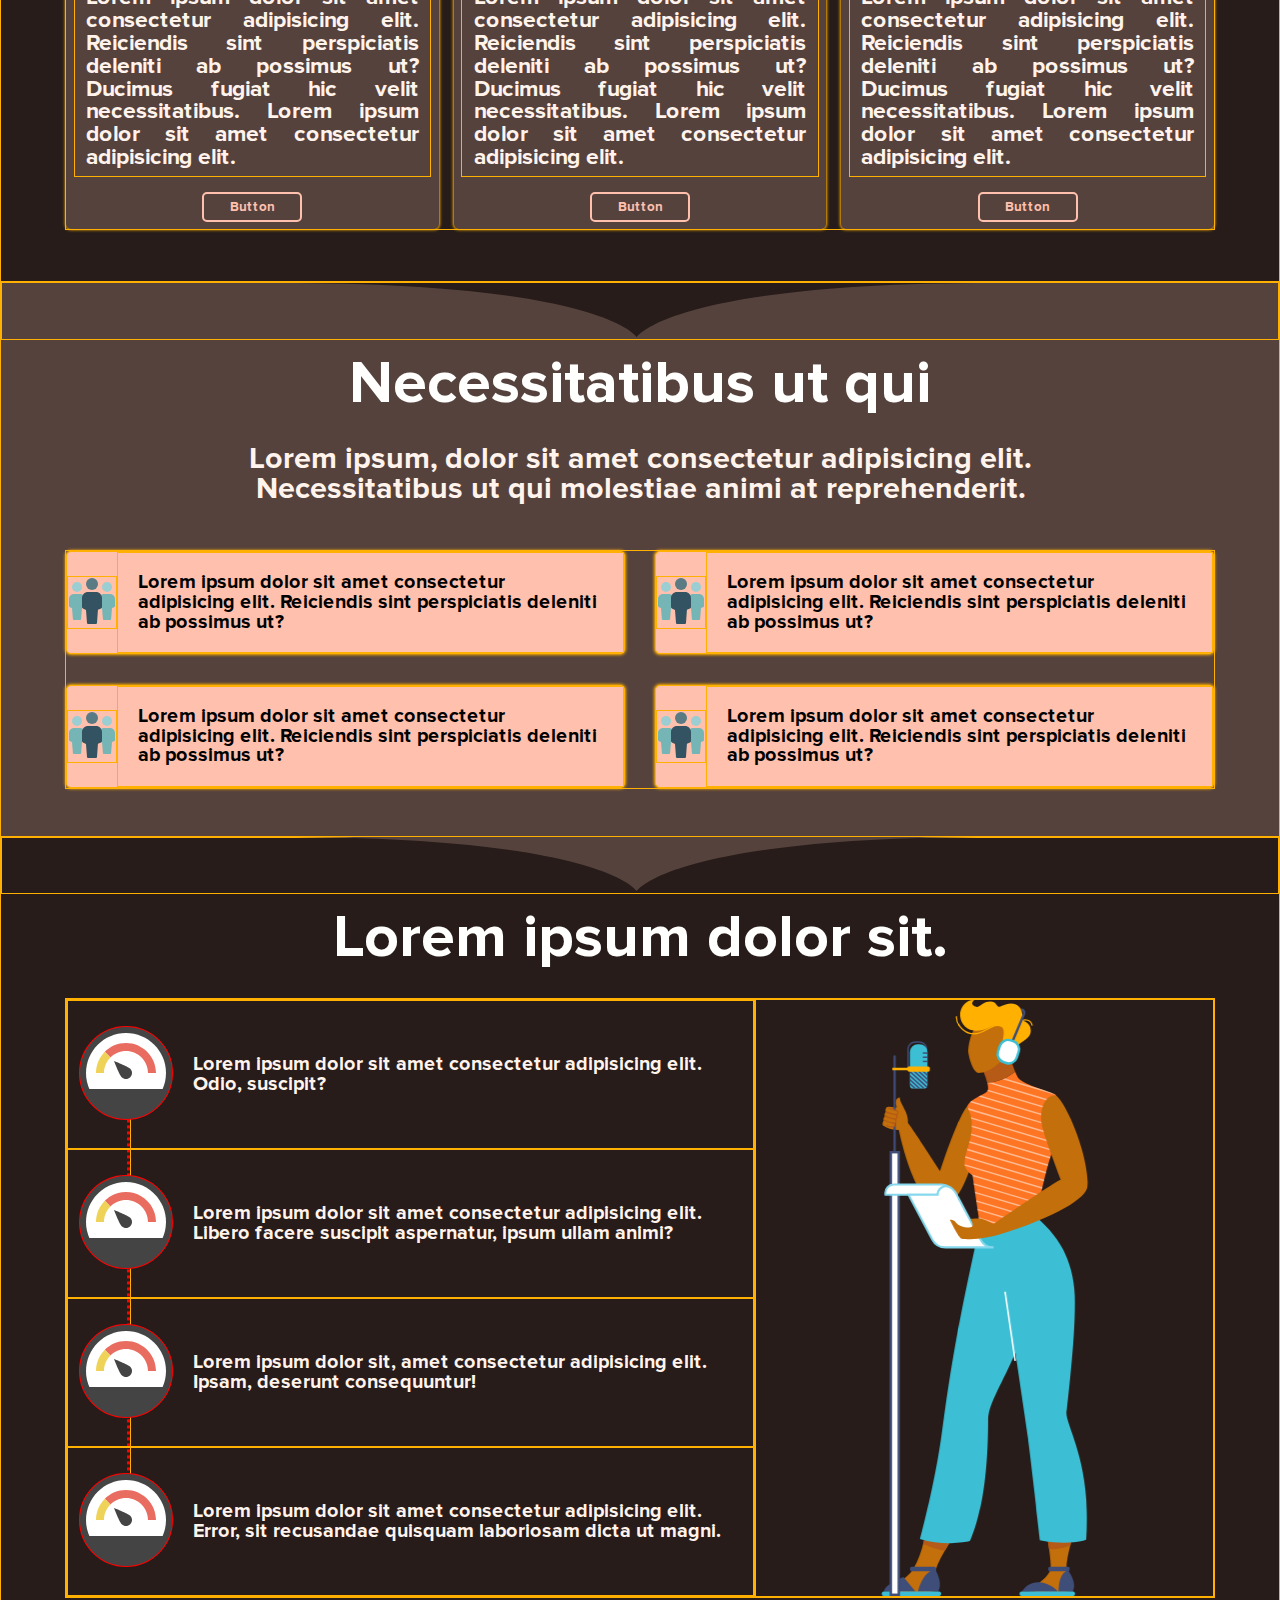
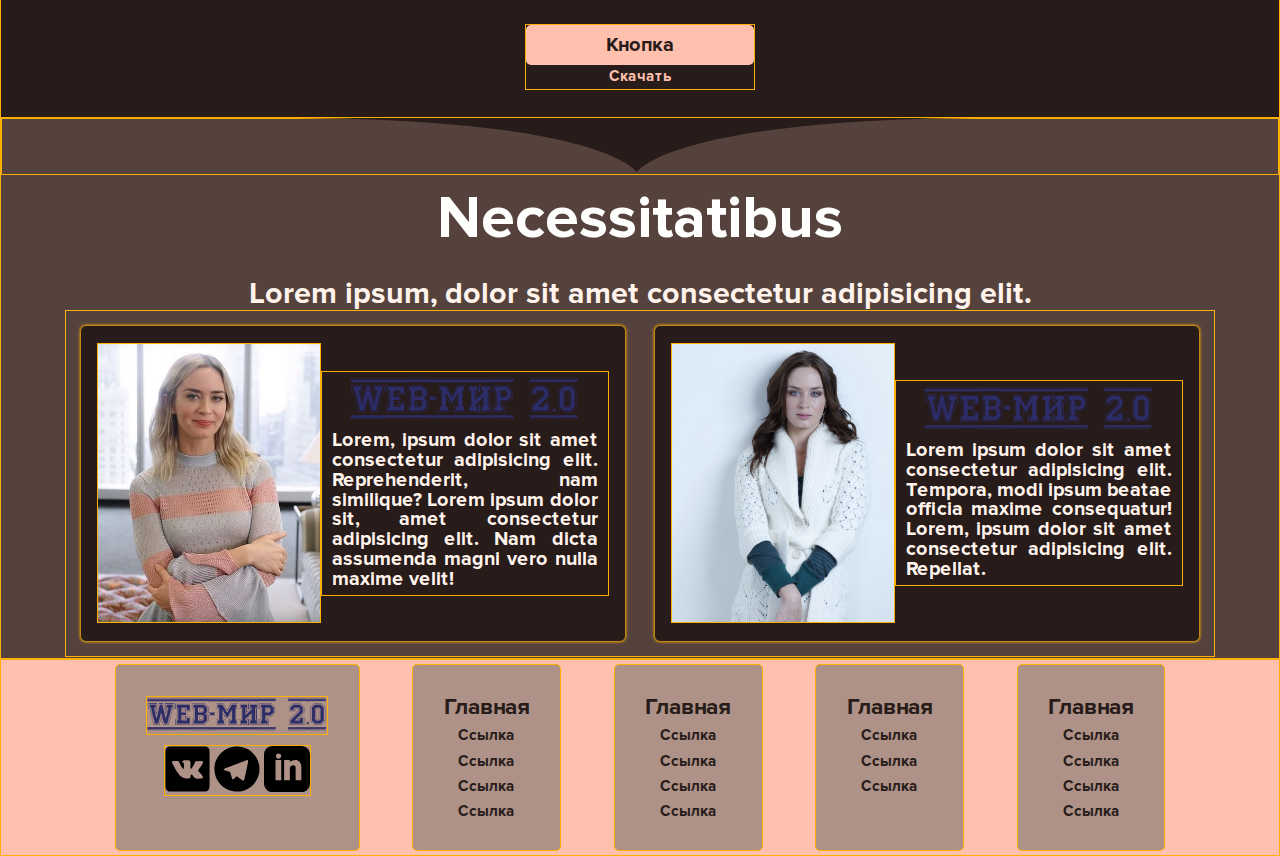
==== commit 78a6c71e: "25" ====
--- a/index.html
+++ b/index.html
@@ -27,19 +27,20 @@
 
 		<div class="header__wrapper wrapper-padding">
 			<div class=""><a class="header__logo" href="#">WebMir 2.0</a></div>
-			<div class="header__Nav-wrapper">
+			<div class="header__nav-wrapper">
 				<a class="header__link" href="#">Home</a>
 				<a class="header__link" href="#">About</a>
 				<a class="header__link" href="#">Vision</a>
 			</div>
 			<div class="header__button">
-				<svg data-theme="dark" class="svg-menu" style="cursor: pointer;" xmlns="http://www.w3.org/2000/svg" viewBox="0 0 48 48" height="48" width="48">
+				<svg data-theme="dark" class="svg-menu" style="cursor: pointer;" xmlns="http://www.w3.org/2000/svg"
+					viewBox="0 0 48 48" height="48" width="48">
 					<g class="nc-icon-wrapper js-transition-icon" data-effect="scale" data-event="click">
-						<g  class="ic_menu" fill="#ffb000" style="display: block;">
+						<g class="ic_menu" fill="#ffb000" style="display: block;">
 							<title>ic_menu</title>
 							<path d="M6 36h36v-4H6v4zm0-10h36v-4H6v4zm0-14v4h36v-4H6z"></path>
 						</g>
-						<g  class="ic_close" fill="#ffb000" style="display: none;">
+						<g class="ic_close" fill="#ffb000" style="display: none;">
 							<title>ic_close</title>
 							<path
 								d="M38 12.83L35.17 10 24 21.17 12.83 10 10 12.83 21.17 24 10 35.17 12.83 38 24 26.83 35.17 38 38 35.17 26.83 24z">
@@ -47,10 +48,10 @@
 						</g>
 					</g>
 				</svg>
-				<form><button class="first-child">Первый</button></form>
+				<form><button class="header__first-child">Первый</button></form>
 				<form><button>Второй</button></form>
 			</div>
-			
+
 		</div>
 
 	</header>
@@ -64,7 +65,7 @@
 					deleniti hic corporis?</p>
 				<div class="sect1__button">
 					<form><button>Первый</button></form>
-					<form><button class="last-child">Второй</button></form>
+					<form><button class="sect1__last-child">Второй</button></form>
 				</div>
 				<span>Вот ссылка <a href="">Скачать</a></span>
 			</div>
@@ -84,8 +85,7 @@
 			<div class="custom-shape-divider-top-1610055168">
 				<svg data-name="Layer 1" xmlns="http://www.w3.org/2000/svg" viewBox="0 0 1200 120"
 					preserveAspectRatio="none">
-					<path fill="#55423D"
-						d="M602.45,3.86h0S572.9,116.24,281.94,120H923C632,116.24,602.45,3.86,602.45,3.86Z">
+					<path fill="#55423D" d="M602.45,3.86h0S572.9,116.24,281.94,120H923C632,116.24,602.45,3.86,602.45,3.86Z">
 					</path>
 				</svg>
 			</div>
@@ -96,50 +96,50 @@
 				molestiae animi at reprehenderit, quis provident, tempora cumque, rem labore minus ducimus porro esse
 				pariatur. Neque, tempore.</p>
 
-			<div class="sect2__card">
-				<article class="card">
-					<div class="card__header">
-						<img class="card__image" src="svg/character12.svg" alt="">
-					</div>
-					<div class="card__body">
-						<h2 class="card__title">Card Title</h2>
-						<p class="card__text">
+			<div class="sect2__card-wrapper">
+				<article class="sect2__card">
+					<div class="sect2__card-img">
+						<img src="svg/character12.svg" alt="">
+					</div>
+					<div class="sect2__card-body">
+						<h2 class="sect2__card-title">Card Title</h2>
+						<p class="sect2__card-text">
 							Lorem ipsum dolor sit amet consectetur adipisicing elit. Reiciendis sint perspiciatis
 							deleniti ab possimus ut? Ducimus fugiat hic velit necessitatibus. Lorem ipsum dolor
 							sit amet consectetur adipisicing elit.
 						</p>
 					</div>
-					<form><button class="card__button">Button</button></form>
+					<form><button class="sect2__card-button">Button</button></form>
 				</article>
 
-				<article class="card">
-					<div class="card__header">
-						<img class="card__image" src="svg/character19.svg" alt="">
-					</div>
-					<div class="card__body">
-						<h2 class="card__title">Card Title</h2>
-						<p class="card__text">
+				<article class="sect2__card">
+					<div class="sect2__card-img">
+						<img src="svg/character19.svg" alt="">
+					</div>
+					<div class="sect2__card-body">
+						<h2 class="sect2__card-title">Card Title</h2>
+						<p class="sect2__card-text">
 							Lorem ipsum dolor sit amet consectetur adipisicing elit. Reiciendis sint perspiciatis
 							deleniti ab possimus ut? Ducimus fugiat hic velit necessitatibus. Lorem ipsum dolor
 							sit amet consectetur adipisicing elit.
 						</p>
 					</div>
-					<form><button class="card__button">Button</button></form>
+					<form><button class="sect2__card-button">Button</button></form>
 				</article>
 
-				<article class="card">
-					<div class="card__header">
-						<img class="card__image" src="svg/character8.svg" alt="">
-					</div>
-					<div class="card__body">
-						<h2 class="card__title">Card Title</h2>
-						<p class="card__text">
+				<article class="sect2__card">
+					<div class="sect2__card-img">
+						<img src="svg/character8.svg" alt="">
+					</div>
+					<div class="sect2__card-body">
+						<h2 class="sect2__card-title">Card Title</h2>
+						<p class="sect2__card-text">
 							Lorem ipsum dolor sit amet consectetur adipisicing elit. Reiciendis sint perspiciatis
 							deleniti ab possimus ut? Ducimus fugiat hic velit necessitatibus. Lorem ipsum dolor
 							sit amet consectetur adipisicing elit.
 						</p>
 					</div>
-					<form><button class="card__button">Button</button></form>
+					<form><button class="sect2__card-button">Button</button></form>
 				</article>
 			</div>
 
@@ -150,6 +150,7 @@
 
 	<section class="sect3">
 		<div class="sect3__wrapper wrapper-padding">
+
 			<div class="custom-shape-divider-top-1610055168">
 				<svg data-name="Layer 1" xmlns="http://www.w3.org/2000/svg" viewBox="0 0 1200 120"
 					preserveAspectRatio="none" fill="#55423D">
@@ -158,67 +159,63 @@
 					</path>
 				</svg>
 			</div>
+
 			<h2 class="title">Necessitatibus ut qui</h2>
 
 			<p class="text">Lorem ipsum, dolor sit amet consectetur adipisicing elit. Necessitatibus ut qui
 				molestiae animi at reprehenderit.</p>
 
-
-			<div class="sect3__card">
-				<div class="card__wrapper">
-					<div class="card">
-						<div class="card__header">
-							<img class="card__image" src="svg/multiple-11.svg" alt="">
-						</div>
-						<div class="card__body">
-							<p class="card__text">
+			<div class="sect3__card-wrapper">
+
+					<div class="sect3__card">
+						<div class="sect3__card-header">
+							<img class="sect3__card-image" src="svg/multiple-11.svg">
+						</div>
+						<div class="sect3__card-body">
+							<p class="sect3__card-text">
 								Lorem ipsum dolor sit amet consectetur adipisicing elit. Reiciendis sint perspiciatis
 								deleniti ab possimus ut?
 							</p>
 						</div>
 					</div>
 
-					<div class="card">
-						<div class="card__header">
-							<img class="card__image" src="svg/multiple-11.svg" alt="">
-						</div>
-						<div class="card__body">
-							<p class="card__text">
+					<div class="sect3__card">
+						<div class="sect3__card-header">
+							<img class="sect3__card-image" src="svg/multiple-11.svg">
+						</div>
+						<div class="sect3__card-body">
+							<p class="sect3__card-text">
 								Lorem ipsum dolor sit amet consectetur adipisicing elit. Reiciendis sint perspiciatis
 								deleniti ab possimus ut?
 							</p>
 						</div>
 					</div>
-				</div>
-				<div class="card__wrapper">
-					<div class="card">
-						<div class="card__header">
-							<img class="card__image" src="svg/multiple-11.svg" alt="">
-						</div>
-						<div class="card__body">
-							<p class="card__text">
+
+					<div class="sect3__card">
+						<div class="sect3__card-header">
+							<img class="sect3__card-image" src="svg/multiple-11.svg">
+						</div>
+						<div class="sect3__card-body">
+							<p class="sect3__card-text">
 								Lorem ipsum dolor sit amet consectetur adipisicing elit. Reiciendis sint perspiciatis
 								deleniti ab possimus ut?
 							</p>
 						</div>
 					</div>
 
-					<div class="card">
-						<div class="card__header">
-							<img class="card__image" src="svg/multiple-11.svg" alt="">
-						</div>
-						<div class="card__body">
-							<p class="card__text">
+					<div class="sect3__card">
+						<div class="sect3__card-header">
+							<img class="sect3__card-image" src="svg/multiple-11.svg">
+						</div>
+						<div class="sect3__card-body">
+							<p class="sect3__card-text">
 								Lorem ipsum dolor sit amet consectetur adipisicing elit. Reiciendis sint perspiciatis
 								deleniti ab possimus ut?
 							</p>
 						</div>
 					</div>
-				</div>
-			</div>
-
-
-
+
+			</div>
 		</div>
 	</section>
 
@@ -227,8 +224,7 @@
 			<div class="custom-shape-divider-top-1610055168">
 				<svg data-name="Layer 1" xmlns="http://www.w3.org/2000/svg" viewBox="0 0 1200 120"
 					preserveAspectRatio="none">
-					<path fill="#55423D"
-						d="M602.45,3.86h0S572.9,116.24,281.94,120H923C632,116.24,602.45,3.86,602.45,3.86Z">
+					<path fill="#55423D" d="M602.45,3.86h0S572.9,116.24,281.94,120H923C632,116.24,602.45,3.86,602.45,3.86Z">
 					</path>
 				</svg>
 			</div>
--- a/css/style.css
+++ b/css/style.css
@@ -8,12 +8,16 @@
 	border: none;
 	border: 2px solid #ffc0ad;
 	border-radius: 5px;
+	background-color: #ffc0ad;
+	cursor: pointer;
+	font-family: Proxima-nova, sans-serif;
 }
 
 body{
 	background: #191919;
 	line-height: 1;
 	font-size: 100%;
+	font-family: Proxima-nova, sans-serif;
 }
 .wrapper-padding{
 	width: 100%;
@@ -21,6 +25,7 @@
 	margin: 0 auto;
 	position: relative;
 	padding: var(--wrapperPadding);
+	
 }
 @font-face {
 	font-family: 'Proxima-nova';
@@ -56,12 +61,11 @@
 	font-size: 3em;
 	white-space: nowrap;
 }
-.header__Nav-wrapper{
+.header__nav-wrapper{
 	width: 100%;
 	white-space: nowrap;
 }
 .header__link{
-	font-family: Proxima-nova, sans-serif;
 	color: var(--textColor);
 	font-size: 2em;
 	margin: 0 0.4em;
@@ -77,20 +81,13 @@
 	width: 100%;
 	max-width: 320px;
 }
-.header__button form{
-	width: 100%;
-	height: 35px;
-}
 .header__button button{
-	width: 100%;
-	height: 100%;
-	background-color: #ffc0ad;
+	width: 6em;
+	height: 1.7em;
 	font-size: 20px;
 	color: #271c19;
-	font-family: Proxima-nova, sans-serif;
-	cursor: pointer;
-}
-header .first-child{
+}
+.header__first-child{
 	background-color: #ffffff00;
 	color: #ffc0ad;
 	border: 2px solid #ffc0ad;
@@ -111,48 +108,38 @@
 	display: flex;
 	flex-direction: column;
 	justify-content: center;
+	row-gap: 1em;
  }
 .sect1__body h1{
-	font-family: Proxima-nova, sans-serif;
 	font-size: 5em;
 	color: var(--titleColor);
-	margin-bottom: 20px;
 }
 .sect1__body p{
-	font-family: Proxima-nova, sans-serif;
 	font-size: 2em;
 	color:var(--textColor);
 
 }
-/* SECT-1 	Кнопки под текстом*/
+/* SECT-1 	Кнопки*/
 .sect1__button{
-
-	display: flex;
-	margin: 20px 0;
+	display: flex;
+	column-gap: 1em;
 }
 .sect1__button button{
-	width: 230px;
-	height: 50px;
-	background-color: #ffc0ad;
-	border-radius: 5px;
+	width: 10em;
+	height: 2em;
 	font-size: 20px;
 	color: #271c19;
-	cursor: pointer;
-	font-family: Proxima-nova, sans-serif;
-}
-.sect1 .last-child{
+}
+.sect1__last-child{
 	background-color: #ffffff00;
 	color: #ffc0ad;
 	border: 2px solid #ffc0ad;
 }
-.sect1__button form:last-child{
-	margin-left: 0.3em;
-}
+
 /* SECT-1 Ссылка под кнопками */
 .sect1__body span{
 	font-size: 1.5em;
 	color: var(--textColor);
-	font-family: Proxima-nova, sans-serif;
 }
 .sect1__body span a{
 	color: var(--linkColor);
@@ -171,26 +158,21 @@
  }
 
 /* SECT-2 */
-
 .sect2{
 	background: var(--darkBrown);
  }
  .sect2__wrapper{
-	position: relative;
-	/* display: flex;
-	justify-content: center;
-	align-items: center; */
- }
- /* SECT-2 Код для фоновой декорации */
+
+ }
+ /* SECT-2 Код для фоновой SVG декорации */
  .custom-shape-divider-top-1610055168 {
     position: absolute;
-    top: -0.1em;
+    top: -0.1em; /* по непонятной причине при нуле появляется полоса */
     left: 0;
     width: 100%;
     overflow: hidden;
     line-height: 0;
 	transform: rotate(180deg);
-	margin-bottom: 1em;
 }
 .custom-shape-divider-top-1610055168 svg {
     position: relative;
@@ -198,145 +180,115 @@
     width: calc(100% + 1.3px);
     height: 56px;
 }
-
-/* SECT-2 Заголовок */
+/* SECT-2 Заголовок НЕЗАВИСИМЫЙ */
 .title{
-	font-family: Proxima-nova, sans-serif;
 	font-size: 4em;
 	color: var(--titleColor);
 	text-align: center;
-    margin-top: calc(0.1em + 56px); /* Отступ необходим для оталкивания от декоративного svg, в пикселях размер svg, в em то насколько оталкиватся*/
+    margin-top: calc(0.2em + 56px); /* Отступ необходим для оталкивания от декоративного svg, в пикселях размер svg, в em то насколько оталкиватся*/
 	margin-bottom: 0.5em ;
-	line-height: 0.8;	
-}
-/* SECT-2 Текст под заголовком */
+}
+/* SECT-2 Текст под заголовком НЕЗАВИСИМЫЙ */
 .text{
 	max-width: 900px;
-	font-family: Proxima-nova, sans-serif;
 	font-size: 2em;
 	color: var(--textColor);
 	text-align: center;
 	margin: 0 auto;
-	margin: 0.5em auto;
 }
 /* SECT-2 Карточка */
-.sect2__card{
+.sect2__card-wrapper{
 	display: flex;
 	justify-content: space-between;
 	column-gap: 1em;
 	margin: 50px auto;
-	max-width: 1400px;
 }
 /* SECT-2 Обертка одной карточки */
-.sect2 .card{
+.sect2__card{
 	background-color: #55423d;
 	width: 100%;
-	max-width: 450px;
+	max-width: 400px;
 	min-width: 250px;
 	border-radius: 5px;
 	display: flex;
 	flex-direction: column;
 	align-items: center;
-	column-gap: 1em;
+	row-gap: 1em;
 	box-shadow: 0px 0px 3px 1px #ffb000;
+	padding: 0.5em;
 }
 /* SECT-2 картинка карточки */
-.sect2 .card__header{
-	display: flex;
-	justify-content: center;
-	margin: 15px;
-}
-.sect2 .card__image{
-	height: 300px;
+.sect2__card-img{
+	box-shadow: 0px 0px 0px 0px #ffffff
+
+}
+.sect2__card-img img{
+	height: 18em;
 }
 /* SECT-2 заголовок карточки */
-.sect2 .card__title{
-	font-family: Proxima-nova, sans-serif;
+.sect2__card-title{
 	font-size: 2.5em;
 	text-align: center;
 	color: var(--titleColor);
 	margin: 5px;
 }
 /* SECT-2 текст карточки */
-.sect2 .card__text{
-	font-family: Proxima-nova, sans-serif;
-	font-size: 1.3em;
+.sect2__card-text{
+	font-size: 1.5em;
 	color: var(--textColor);
 	text-align: justify;
 	margin: 0.3em 0.5em;
 }
 /* SECT-2 кнопка карточки */
-.sect2 .card__button{
+.sect2__card-button{
 	width: 100px;
 	height: 30px;
-	border-radius: 5px;
-	font-family: Proxima-nova, sans-serif;
 	background-color: #ffffff00;
 	color: #ffc0ad;
-	margin: 5px;
-	border: 2px solid #ffc0ad;
-	cursor: pointer;
 }
 
 /* SECT-3 */
 .sect3{
 	background: var(--lightBrown);
  }
- .sect3__wrapper{
-	position: relative;
-	/* display: flex;
-	justify-content: center;
-	align-items: center; */
- }
-
+ /* .sect3__wrapper{
+ } */
+ 
  /* SECT-3 Карточка */
+.sect3__card-wrapper{
+	display: grid;
+	justify-content: space-between;
+	grid-template: 1fr 1fr/1fr 1fr;
+	grid-gap: 2em;
+	margin: 3em auto;
+	max-width: 1400px;
+}
+/* SECT-3 Обертка одной карточки */
 .sect3__card{
-	display: flex;
-	justify-content: space-between;
-	column-gap: 60px;
-	/* flex-wrap: wrap; */
-	margin: 0 auto;
-	max-width: 1400px;
-}
-/* SECT-3 Обертка одной карточки */
-.sect3 .card{
 	background-color: #ffc0ad;
 	width: 100%;
-	max-width: 650px;
-	min-width: 250px;
-	min-height: 120px;
-	border-radius: 5px;
-	margin: 60px 0px;
+	border-radius: 5px;
 	display: flex;
 	align-items: center;
 	box-shadow: 0px 0px 3px 1px #ffb000;
 }
 /* SECT-3 картинка карточки */
-.sect3 .card__header{
-	display: flex;
-	justify-content: center;
-	margin: 15px;
+.sect3__card-header{
+	margin: 15px auto;
 }
 /* SECT-3 текст карточки */
-.sect3 .card__text{
-	font-family: Proxima-nova, sans-serif;
+.sect3__card-text{
 	font-size: 1.3em;
-	color: #271c19;
-	text-align: left;
+	color: var(--darkBrownr);
 	margin: 20px;
 }
 
 /* SECT-4*/
-
 .sect4{
 	background:var(--darkBrown);
  }
- .sect4__wrapper{
-	position: relative;
-	/* display: flex;
-	justify-content: center;
-	align-items: center; */
- }
+ /* .sect4__wrapper{
+ } */
  .sect4__content{
 	max-width: 1400px;
 	height: 600px;
@@ -346,7 +298,6 @@
 	margin: 0 auto;
 
  }
-
  .sect4__info{
 	width: 60%;
 	height: 100%;
--- a/css/media.css
+++ b/css/media.css
@@ -92,39 +92,22 @@
 
     .title{font-size: 2.5em;}
     .text{font-size: 1.4em;}
+    .sect2__card-wrapper{
+        display: block;
+    }
+       .sect2__card-wrapper{
+        margin: -5px auto;
+    } 
     .sect2__card{
-        display: block;
-    }
-    .sect2 .card{
         margin: 10px auto;
     }
-    .sect3__card{/* Кбираем флекс чтоб карточки стали в колону*/
-        flex-direction: column;
+     /* SECT-3 Карточка */
+    .sect3__card-wrapper{/* Кбираем флекс чтоб карточки стали в колону*/
+        grid-template: none;
     }
     .sect3__card{
-        display: flex;
-        justify-content: space-between;
-        margin: 50px auto;
-        max-width: 1400px;
-        	/* flex-wrap: wrap; */
-    }
-    .card__wrapper{
-        margin: -5px auto;
-    }
-    .sect3 .card{
-        background-color: #ffc0ad;
-        width: 100%;
-        max-width: 650px;
-        min-height: 120px;
-        border-radius: 5px;
-        margin: 10px 0px;
-        display: flex;
-        align-items: center;
-        box-shadow: 0px 0px 3px 0px #ffb000;
-    }
-    /* .sect3 .card__text, .sect2 .card__text{
-        font-size: 2em;
-    } */
+
+    }
 
 }
 
@@ -342,9 +325,6 @@
     body{
         font-size: 70%;
     }
-    /* .sect5__card {
-        width: 20em;
-    } */
 }
 
 @media screen and (max-width: 360px) {
@@ -360,7 +340,7 @@
         font-size: 2em;
     }
     /* SECT-2 картинка карточки */
-    .sect2 .card__image{
+    .sect2__card-img img{
         height: 200px;
     }
     .sect6__list{
--- a/css/a.css
+++ b/css/a.css
@@ -1,4 +1,4 @@
-div {border: 0px solid #ffb000;}
+div {border: 1px solid #ffb000;}
 
 
 :root {--wrapperPadding: 1px 5%;} /* Падинги внутри sect__wrapper? (Основная) */
@@ -86,5 +86,3 @@
 
 
 
-
-
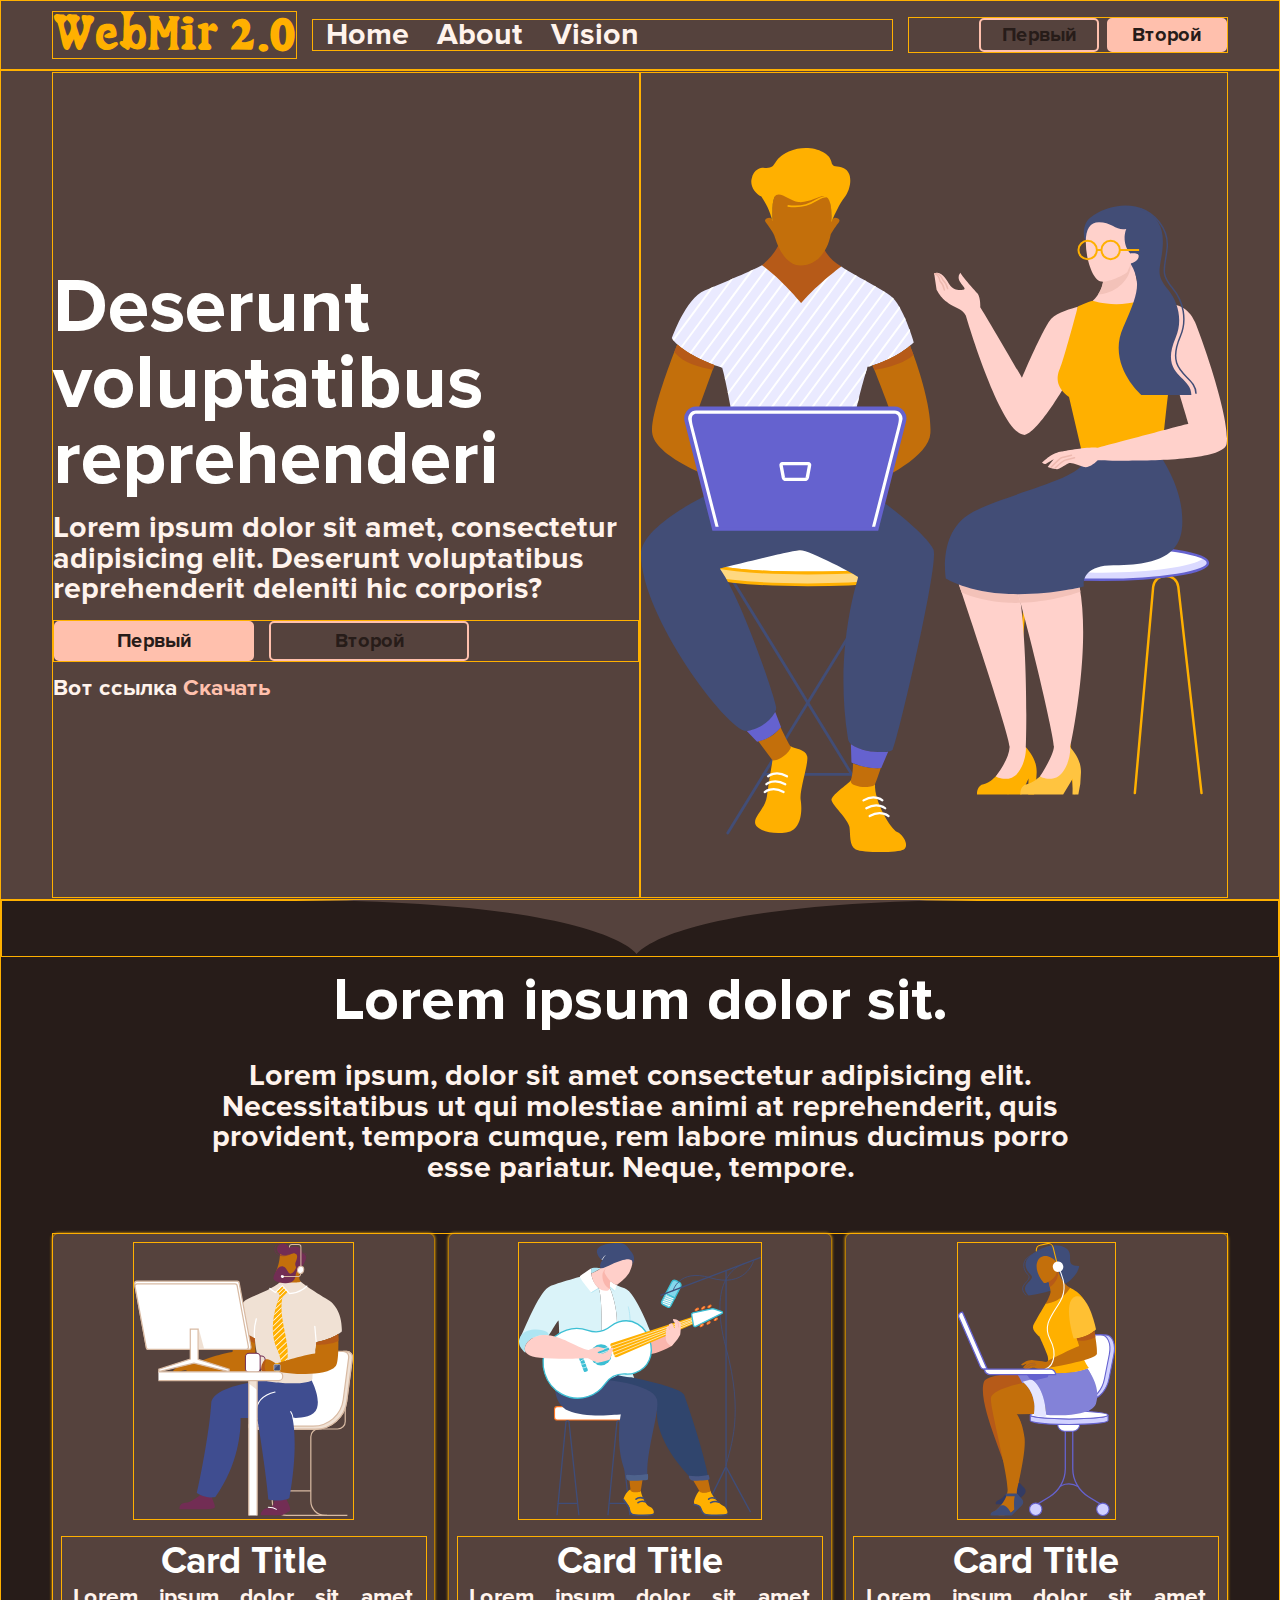
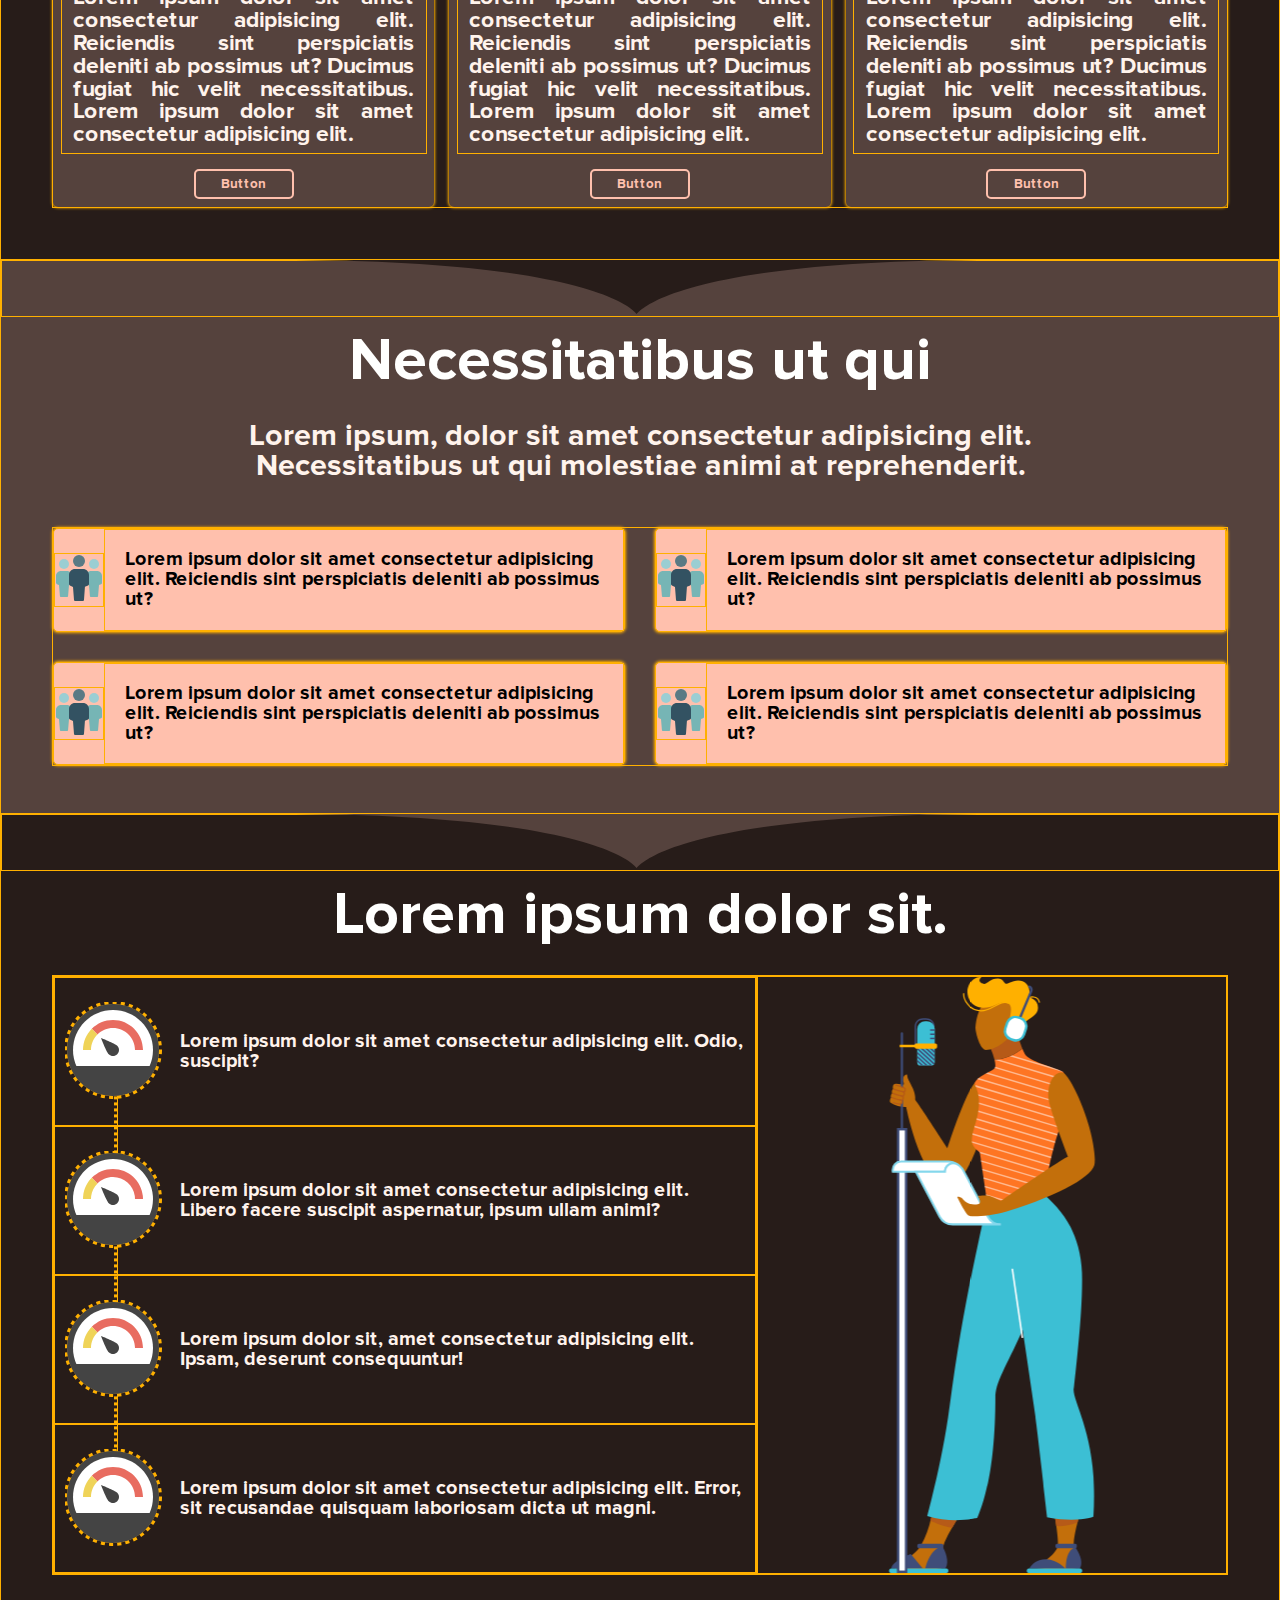
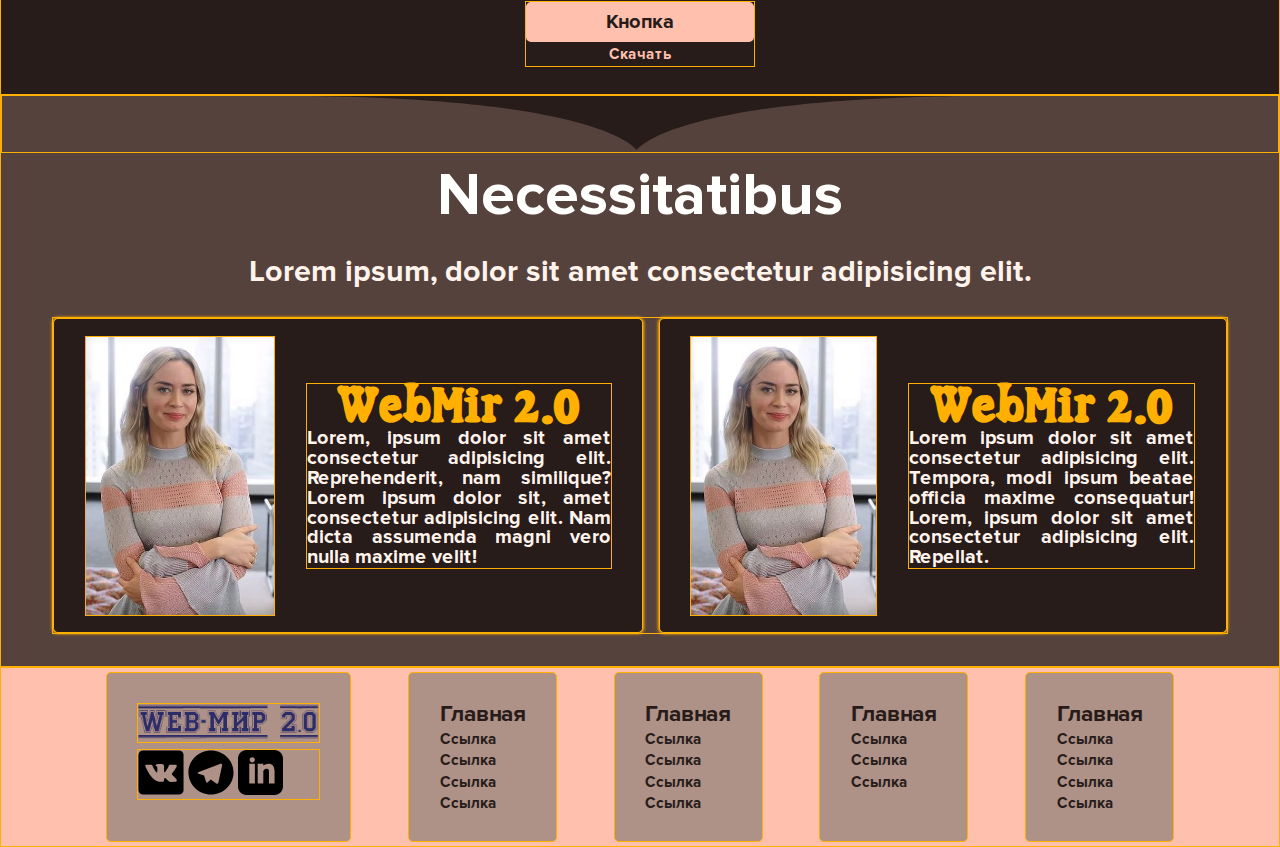
==== commit 59a8c765: "27" ====
--- a/index.html
+++ b/index.html
@@ -288,12 +288,12 @@
 
 				<div class="sect5__card">
 					<div class="sect5__card-img">
-						<img src="img/1.png" alt="" class="clip-path">
-						<img src="img/sect4-1.jpg" alt="">
+						<img src="img/1.png" class="clip-path">
+						<!-- <img src="img/sect4-1.jpg" alt=""> -->
 					</div>
 
 					<div class="sect5__card-info">
-						<img src="img/logo.png" alt="">
+						<h2>WebMir 2.0</h2>
 						<p>Lorem, ipsum dolor sit amet consectetur adipisicing elit. Reprehenderit, nam similique? Lorem
 							ipsum dolor sit, amet consectetur adipisicing elit. Nam dicta assumenda magni vero nulla
 							maxime velit!</p>
@@ -302,12 +302,12 @@
 
 				<div class="sect5__card">
 					<div class="sect5__card-img">
-						<img src="img/1.png" alt="" class="clip-path">
-						<img src="img/sect4-2.jpg" alt="">
+						<img src="img/1.png" class="clip-path">
+						<!-- <img src="img/sect4-2.jpg" alt=""> -->
 					</div>
 
 					<div class="sect5__card-info">
-						<img src="img/logo.png" alt="">
+						<h2>WebMir 2.0</h2>
 						<p>Lorem ipsum dolor sit amet consectetur adipisicing elit. Tempora, modi ipsum beatae officia
 							maxime consequatur! Lorem, ipsum dolor sit amet consectetur adipisicing elit. Repellat.</p>
 					</div>
@@ -321,11 +321,11 @@
 
 		<div class="sect6__wrapper wrapper-padding">
 			<div class="sect6__list">
-				<div class="sect6__logo"><img src="img/logo.png" alt=""></div>
+				<div class="sect6__logo"><img src="img/logo.png"></div>
 				<div class="sect6__sic-icon">
-					<a href="https://vk.com/id346571759" target="_blank"><img src="svg/vk.svg" alt=""></a>
-					<a href="https://t.me/albert_web" target="_blank"><img src="svg/telegram.svg" alt=""></a>
-					<a href="http://" target="_blank"><img src="svg/linkedin.svg" alt=""></a>
+					<a href="https://vk.com/id346571759" target="_blank"><img src="svg/vk.svg"></a>
+					<a href="https://t.me/albert_web" target="_blank"><img src="svg/telegram.svg"></a>
+					<a href="http://" target="_blank"><img src="svg/linkedin.svg"></a>
 				</div>
 			</div>
 			<div class="sect6__list">
--- a/css/style.css
+++ b/css/style.css
@@ -306,7 +306,7 @@
  .sect4__linear{
 	width: 0%;
 	height: 70%;
-	border-left: 3px dotted #ff0000;
+	border-left: 3px dotted #ffb000;;
 	position: absolute;
 	top: 50%;
 	left: 60px;
@@ -334,7 +334,7 @@
 	width: 40%;
 	height: 100%;
  }
- .sect4__img img{;
+ .sect4__img img{
 	width: 100%;
 	height: 100%;
 	transform: rotateY(180deg);
@@ -343,11 +343,9 @@
  .sect4__button {
 	width: 230px;
 	margin: 1.7em auto;
-	display: inline-block;
 	display: flex;
 	flex-direction: column;
 	align-items: center;
-
 }
 .sect4__button form{
 	width: 100%;
@@ -355,103 +353,84 @@
  .sect4__button button{
 	width: 100%;
 	height: 40px;
-	background-color: #ffc0ad;
 	border-radius: 5px;
 	font-size: 20px;
-	color: #271c19;
-	cursor: pointer;
-	font-family: Proxima-nova, sans-serif;
+	color: var(--darkBrown);
 }
 /* SECT-4 Ссылка под кнопками */
-
 .sect4__button a{
 	color: var(--linkColor);
-	font-family: Proxima-nova, sans-serif;
 	font-size: 1em;
 	margin: 0.3em;
 }
 
 /* SECT-5*/
-
 .sect5{
 	background:var(--lightBrown);
  }
- .sect5__wrapper{
-	/* display: flex;
-	justify-content: center;
-	align-items: center; */
- }
-.sect5 img{
-	border-radius: 5px;
-}
-	/* SECT-5 Карточка */
-	.sect5__card-wrapper{
-		display: flex;
-		justify-content: space-evenly;
-		margin: 0 auto;
-		max-width: 1400px
-	}
-		/* SECT-5 Обертка одной карточки */
-		.sect5__card{
-			background-color: var(--darkBrown);
-			width: 100%;
-			max-width: 600px;
-			min-width: 450px;
-			height: 315px;
-			border-radius: 5px;
-			margin: 1em;
-			padding: 1em;
-			display: flex;
-			justify-content: space-between;
-			align-items: center;
-			box-shadow: 0px 0px 3px 1px #ffb000;
-			border: 1px solid #fff3ec00;
-			overflow: hidden;
-		}
-			/* SECT-5 картинка карточки */
-			.sect5__card-img{
-				display: flex;
-				justify-content: center;
-				width: 230px;
-				height: 280px;
-				/* height: 90% ; */
-				overflow: hidden;
-			}
-			/* SECT-5 картинка карточки */
-			.sect5__card-info{
-				display: flex;
-				flex-direction: column;
-				justify-content: center;
-				width: 58%;
-			}
+ /* .sect5__wrapper{
+ } */
+
+/* SECT-5 Контейнер карточек */
+.sect5__card-wrapper{
+	max-width: 1400px;
+	margin: 2em auto;
+	display: flex;
+	justify-content: space-evenly;
+	column-gap: 1em;
+}
+/* SECT-5 Обертка одной карточки */
+.sect5__card{
+	background-color: var(--darkBrown);
+	height: 315px;
+	border-radius: 5px;
+	padding: 2em;
+	display: flex;
+	justify-content: space-between;
+	align-items: center;
+	column-gap: 2em;
+	box-shadow: 0px 0px 3px 1px #ffb000;
+	/* border: 1px solid #fff3ec00; */
+}
+/* SECT-5 картинка карточки */
+.sect5__card-img{
+	background: url(../img/sect4-1.jpg) center top no-repeat;
+	background-size: cover;
+	width: 230px;
+	height: 280px;
+}
+/* SECT-5 Текст карточки */
+.sect5__card-info{
+	width: 70%;
+}
 /* SECT-5 заголовок карточки */
-.sect5__card-info img{
-	margin: 5px auto;
-	width: 80%;
+.sect5__card-info h2 {
+	font-family: 'Little Caesar';
+	color: #ffb000;
+	font-size: 3em;
+	text-align: center;
+	white-space: nowrap;
 }
 /* SECT-5 текст карточки */
 .sect5__card-info p{
-	font-family: Proxima-nova, sans-serif;
 	font-size: 1.3em;
 	color: var(--textColor);
 	text-align: justify;
-	margin: 0.3em 0.5em;
-}
-.clip-path{
+}
+.clip-path{/*Для моб экранов*/
 	display: none;
 }
 
 /* SECT-6*/
-
 .sect6{
 	background: var(--pink);
- }
- .sect6__wrapper{
+}
+.sect6__wrapper{
 	display: flex;
 	justify-content: space-evenly;
 	flex-wrap: wrap;
 	/* column-gap: 2em; */
- }
+}
 
 
 .sect6__logo{
@@ -460,29 +439,18 @@
 .sect6__logo img{
 	width: 100%;
 }
-/* .sect6__sic-icon{
-	width: 30%;
-	display: block;
-
-} */
 .sect6__sic-icon img{
 	width: 3em;
 }
 .sect6__list{
 	background-color: #555f5f7a;
-	min-width: 5em ;
 	display: flex;
 	flex-direction: column;
-	align-items: center;
-	row-gap: 10px;
+	row-gap: 0.4em;
 	margin: 0.2em;
 	padding: 2em;
 	border-radius: 5px;
-
-}
-/* .sect6__list:first-child{
-	min-width:14em ;
-} */
+}
 .sect6__link-title{
 	color: #271c19;
 	font-size: 1.5em;
--- a/css/media.css
+++ b/css/media.css
@@ -254,7 +254,7 @@
 
     /* SECT-5 Обертка одной карточки */
     .sect5__card{
-
+        overflow: hidden;
         min-width: 17em;
         min-width: auto;
         height: 350px;
--- a/css/a.css
+++ b/css/a.css
@@ -1,7 +1,7 @@
 div {border: 1px solid #ffb000;}
 
 
-:root {--wrapperPadding: 1px 5%;} /* Падинги внутри sect__wrapper? (Основная) */
+:root {--wrapperPadding: 1px 4%;} /* Падинги внутри sect__wrapper? (Основная) */
 :root {--lightBrown: #55423d;} /* Фон коричневый светлый */
 :root {--darkBrown: #271c19;} /* Фон коричневый темный */
 :root {--pink: #ffc0ad;} /* Фон Розовый */
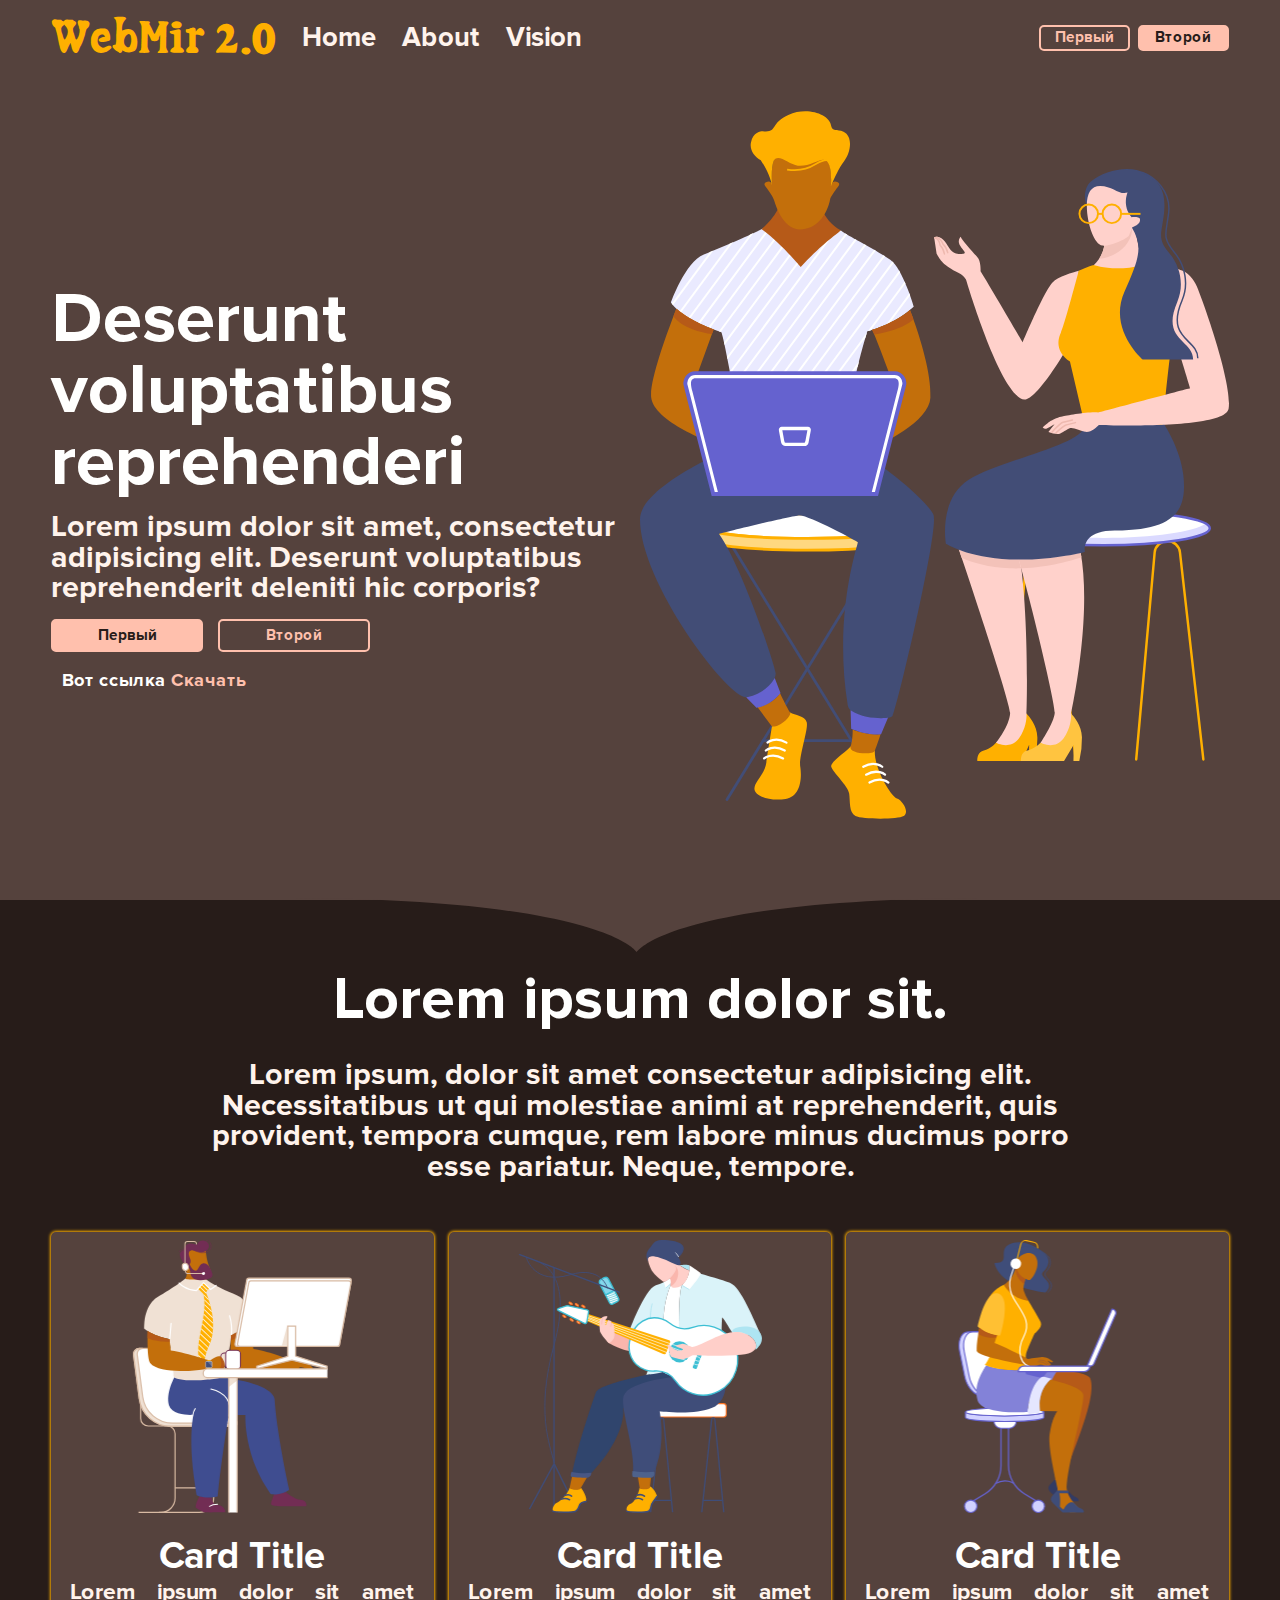
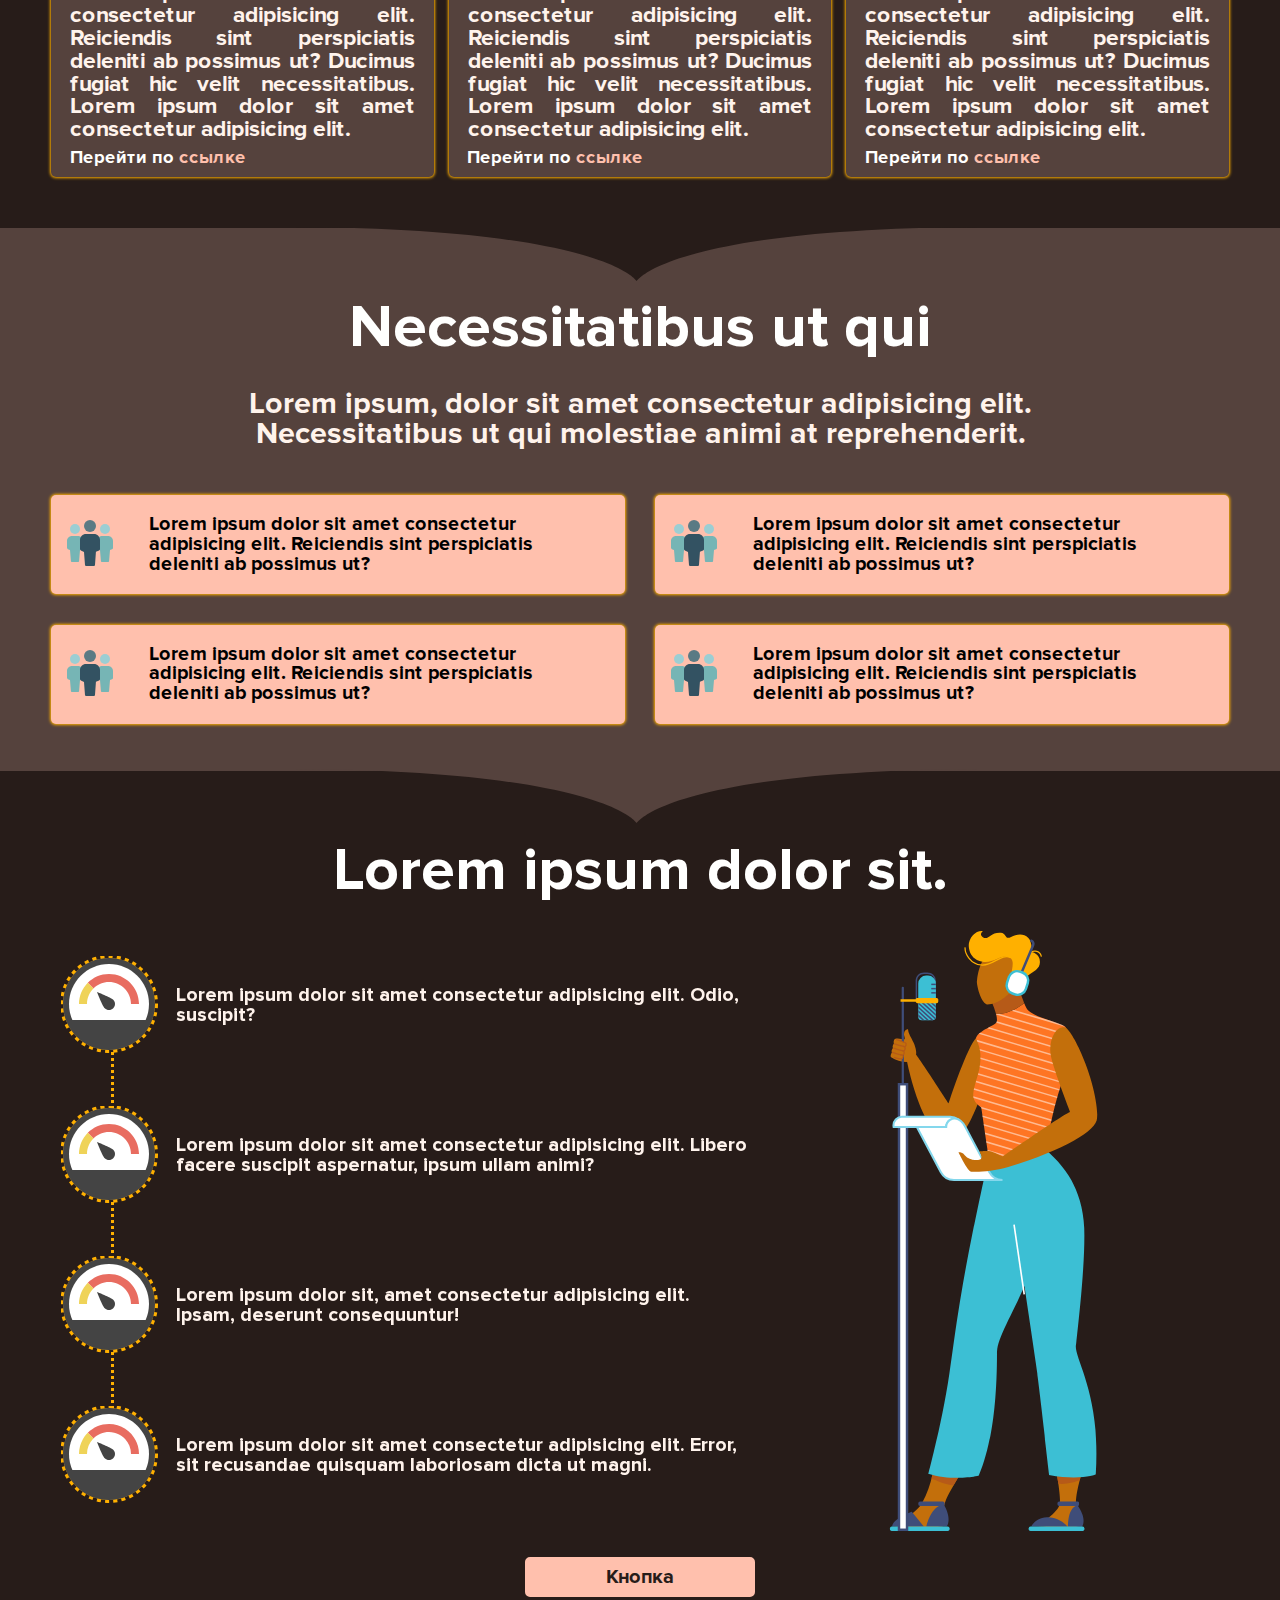
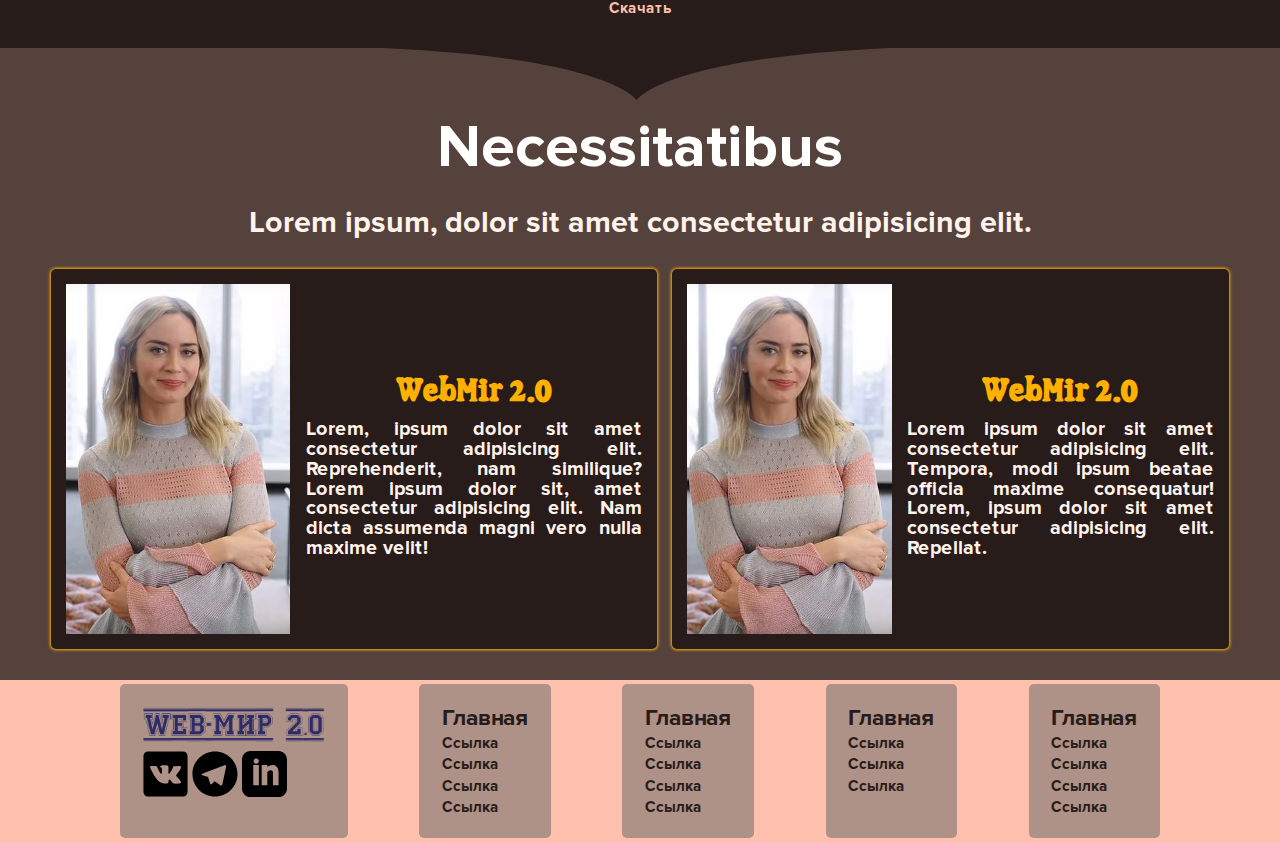
==== commit 0298be3f: "29" ====
--- a/index.html
+++ b/index.html
@@ -1,5 +1,5 @@
 <!DOCTYPE HTML>
-<html lang="en-RU">
+<html lang="RU">
 
 <head>
 	<meta charset="utf-8">
@@ -20,7 +20,7 @@
 				<a class="mob-menu__link" href="#">Home</a>
 				<a class="mob-menu__link" href="#">About</a>
 				<a class="mob-menu__link" href="#">Vision</a>
-				<form><button class="first-child">Первый</button></form>
+				<form><button id="first-child">Первый</button></form>
 				<form><button>Второй</button></form>
 			</div>
 		</div>
@@ -48,7 +48,7 @@
 						</g>
 					</g>
 				</svg>
-				<form><button class="header__first-child">Первый</button></form>
+				<form><button id="header__first-child">Первый</button></form>
 				<form><button>Второй</button></form>
 			</div>
 
@@ -64,10 +64,10 @@
 				<p>Lorem ipsum dolor sit amet, consectetur adipisicing elit. Deserunt voluptatibus reprehenderit
 					deleniti hic corporis?</p>
 				<div class="sect1__button">
-					<form><button>Первый</button></form>
-					<form><button class="sect1__last-child">Второй</button></form>
-				</div>
-				<span>Вот ссылка <a href="">Скачать</a></span>
+					<button>Первый</button>
+					<button id="sect1__last-child">Второй</button>
+				</div>
+				<span class="link">Вот ссылка <a href="">Скачать</a></span>
 			</div>
 
 			<div class="sect1__img">
@@ -108,12 +108,12 @@
 							deleniti ab possimus ut? Ducimus fugiat hic velit necessitatibus. Lorem ipsum dolor
 							sit amet consectetur adipisicing elit.
 						</p>
-					</div>
-					<form><button class="sect2__card-button">Button</button></form>
+						<p class="link">Перейти по <a href="http://" target="_blank">ссылке</a></p>
+					</div>
 				</article>
 
 				<article class="sect2__card">
-					<div class="sect2__card-img">
+					<div class="sect2__card-img none-top">
 						<img src="svg/character19.svg" alt="">
 					</div>
 					<div class="sect2__card-body">
@@ -123,8 +123,11 @@
 							deleniti ab possimus ut? Ducimus fugiat hic velit necessitatibus. Lorem ipsum dolor
 							sit amet consectetur adipisicing elit.
 						</p>
-					</div>
-					<form><button class="sect2__card-button">Button</button></form>
+						<p class="link">Перейти по <a href="http://" target="_blank">ссылке</a></p>
+					</div>
+					<div class="sect2__card-img none-bottom">
+						<img src="svg/character19.svg" alt="">
+					</div>
 				</article>
 
 				<article class="sect2__card">
@@ -138,8 +141,8 @@
 							deleniti ab possimus ut? Ducimus fugiat hic velit necessitatibus. Lorem ipsum dolor
 							sit amet consectetur adipisicing elit.
 						</p>
-					</div>
-					<form><button class="sect2__card-button">Button</button></form>
+						<p class="link">Перейти по <a href="http://" target="_blank">ссылке</a></p>
+					</div>
 				</article>
 			</div>
 
@@ -288,10 +291,8 @@
 
 				<div class="sect5__card">
 					<div class="sect5__card-img">
-						<img src="img/1.png" class="clip-path">
-						<!-- <img src="img/sect4-1.jpg" alt=""> -->
-					</div>
-
+						<img src="img/3.png" class="clip-path">
+					</div>
 					<div class="sect5__card-info">
 						<h2>WebMir 2.0</h2>
 						<p>Lorem, ipsum dolor sit amet consectetur adipisicing elit. Reprehenderit, nam similique? Lorem
@@ -302,15 +303,14 @@
 
 				<div class="sect5__card">
 					<div class="sect5__card-img">
-						<img src="img/1.png" class="clip-path">
-						<!-- <img src="img/sect4-2.jpg" alt=""> -->
-					</div>
-
+						<img src="img/3.png" class="clip-path">
+					</div>
 					<div class="sect5__card-info">
 						<h2>WebMir 2.0</h2>
 						<p>Lorem ipsum dolor sit amet consectetur adipisicing elit. Tempora, modi ipsum beatae officia
 							maxime consequatur! Lorem, ipsum dolor sit amet consectetur adipisicing elit. Repellat.</p>
 					</div>
+
 				</div>
 			</div>
 		</div>
@@ -325,7 +325,7 @@
 				<div class="sect6__sic-icon">
 					<a href="https://vk.com/id346571759" target="_blank"><img src="svg/vk.svg"></a>
 					<a href="https://t.me/albert_web" target="_blank"><img src="svg/telegram.svg"></a>
-					<a href="http://" target="_blank"><img src="svg/linkedin.svg"></a>
+					<a href="https://www.linkedin.com/in/альберт-петранов-08607a97" target="_blank"><img src="svg/linkedin.svg"></a>
 				</div>
 			</div>
 			<div class="sect6__list">
--- a/css/style.css
+++ b/css/style.css
@@ -48,7 +48,7 @@
 	background: var(--lightBrown);
 }
 .header__wrapper{
-	height: 70px;
+	height: 5em;
 	display: flex;
 	justify-content: space-between;
 	align-items: center;
@@ -58,7 +58,7 @@
 .header__logo{
 	font-family: 'Little Caesar';
 	color: #ffb000;
-	font-size: 3em;
+	font-size: 2.8em;
 	white-space: nowrap;
 }
 .header__nav-wrapper{
@@ -67,7 +67,7 @@
 }
 .header__link{
 	color: var(--textColor);
-	font-size: 2em;
+	font-size: 1.8em;
 	margin: 0 0.4em;
 }
 /* HEADER	Кнопки из навигации*/
@@ -77,17 +77,17 @@
 .header__button{
 	display: flex;
 	justify-content: flex-end;
-	column-gap: 0.5rem;
+	column-gap: 0.5em;
 	width: 100%;
 	max-width: 320px;
 }
 .header__button button{
 	width: 6em;
 	height: 1.7em;
-	font-size: 20px;
+	font-size: 1em;
 	color: #271c19;
 }
-.header__first-child{
+#header__first-child{
 	background-color: #ffffff00;
 	color: #ffc0ad;
 	border: 2px solid #ffc0ad;
@@ -98,7 +98,7 @@
 	background: var(--lightBrown);
  }
  .sect1__wrapper{
-	height: calc(100vh - 70px);
+	height: calc(100vh - 5em);
 	display: flex;
 	justify-content: center;
  }
@@ -111,7 +111,7 @@
 	row-gap: 1em;
  }
 .sect1__body h1{
-	font-size: 5em;
+	font-size: 4.7em;
 	color: var(--titleColor);
 }
 .sect1__body p{
@@ -126,66 +126,62 @@
 }
 .sect1__button button{
 	width: 10em;
-	height: 2em;
-	font-size: 20px;
+	height: 2.2em;
+	font-size: 1em;
 	color: #271c19;
 }
-.sect1__last-child{
+#sect1__last-child{
 	background-color: #ffffff00;
 	color: #ffc0ad;
 	border: 2px solid #ffc0ad;
 }
 
 /* SECT-1 Ссылка под кнопками */
-.sect1__body span{
-	font-size: 1.5em;
-	color: var(--textColor);
-}
-.sect1__body span a{
+.link{
+	font-size: 1.2em;
+	color: var(--titleColor);
+	margin: 0.2em 0.6em;
+}
+.link a{
 	color: var(--linkColor);
 }
 /* SECT-1 Блок с SVG картинками*/
  .sect1__img{
 	display: flex;
-	justify-content: center;
 	width: 50%;
-	height: 100%;
+	height: calc(100% - 5em);
+	margin: 1em auto;
  }
  .sect1__img img{
 	width: 50%;
-	margin-top: 2em;
-
  }
 
 /* SECT-2 */
 .sect2{
 	background: var(--darkBrown);
  }
- .sect2__wrapper{
-
- }
  /* SECT-2 Код для фоновой SVG декорации */
  .custom-shape-divider-top-1610055168 {
-    position: absolute;
-    top: -0.1em; /* по непонятной причине при нуле появляется полоса */
-    left: 0;
-    width: 100%;
-    overflow: hidden;
-    line-height: 0;
+   position: absolute;
+   top: -0.1em; /* по непонятной причине при нуле появляется полоса */
+   left: 0;
+   width: 100%;
+   overflow: hidden;
+   line-height: 0;
 	transform: rotate(180deg);
 }
 .custom-shape-divider-top-1610055168 svg {
-    position: relative;
-    display: block;
-    width: calc(100% + 1.3px);
-    height: 56px;
+   position: relative;
+   display: block;
+   width: calc(100% + 1.3px);
+   height: 56px;
 }
 /* SECT-2 Заголовок НЕЗАВИСИМЫЙ */
 .title{
 	font-size: 4em;
 	color: var(--titleColor);
 	text-align: center;
-    margin-top: calc(0.2em + 56px); /* Отступ необходим для оталкивания от декоративного svg, в пикселях размер svg, в em то насколько оталкиватся*/
+   margin-top: calc(0.2em + 56px); /* Отступ необходим для оталкивания от декоративного svg, в пикселях размер svg, в em то насколько оталкиватся*/
 	margin-bottom: 0.5em ;
 }
 /* SECT-2 Текст под заголовком НЕЗАВИСИМЫЙ */
@@ -207,7 +203,6 @@
 .sect2__card{
 	background-color: #55423d;
 	width: 100%;
-	max-width: 400px;
 	min-width: 250px;
 	border-radius: 5px;
 	display: flex;
@@ -218,12 +213,15 @@
 	padding: 0.5em;
 }
 /* SECT-2 картинка карточки */
+.sect2__card .none-bottom{
+	display: none;
+}
 .sect2__card-img{
 	box-shadow: 0px 0px 0px 0px #ffffff
-
 }
 .sect2__card-img img{
 	height: 18em;
+	transform: rotateY(180deg);
 }
 /* SECT-2 заголовок карточки */
 .sect2__card-title{
@@ -240,11 +238,15 @@
 	margin: 0.3em 0.5em;
 }
 /* SECT-2 кнопка карточки */
+.sect2__link{
+	color: var(--linkColor);
+}
 .sect2__card-button{
 	width: 100px;
 	height: 30px;
 	background-color: #ffffff00;
 	color: #ffc0ad;
+	margin: 0.3em auto;
 }
 
 /* SECT-3 */
@@ -257,7 +259,6 @@
  /* SECT-3 Карточка */
 .sect3__card-wrapper{
 	display: grid;
-	justify-content: space-between;
 	grid-template: 1fr 1fr/1fr 1fr;
 	grid-gap: 2em;
 	margin: 3em auto;
@@ -274,7 +275,7 @@
 }
 /* SECT-3 картинка карточки */
 .sect3__card-header{
-	margin: 15px auto;
+	margin: 15px;
 }
 /* SECT-3 текст карточки */
 .sect3__card-text{
@@ -287,8 +288,6 @@
 .sect4{
 	background:var(--darkBrown);
  }
- /* .sect4__wrapper{
- } */
  .sect4__content{
 	max-width: 1400px;
 	height: 600px;
@@ -296,7 +295,6 @@
 	justify-content: center;
 	align-items: center;
 	margin: 0 auto;
-
  }
  .sect4__info{
 	width: 60%;
@@ -313,7 +311,6 @@
 	transform: translate(0%, -50%);
  }
  .sect4__svg-p{
-	width: 100%;
 	height: 25%;
 	display: flex;
 	align-items: center;
@@ -339,7 +336,7 @@
 	height: 100%;
 	transform: rotateY(180deg);
  }
-/* SECT-2 кнопка карточки */
+/* SECT-4 кнопка карточки */
  .sect4__button {
 	width: 230px;
 	margin: 1.7em auto;
@@ -368,9 +365,6 @@
 .sect5{
 	background:var(--lightBrown);
  }
- /* .sect5__wrapper{
- } */
-
 /* SECT-5 Контейнер карточек */
 .sect5__card-wrapper{
 	max-width: 1400px;
@@ -382,13 +376,13 @@
 /* SECT-5 Обертка одной карточки */
 .sect5__card{
 	background-color: var(--darkBrown);
-	height: 315px;
-	border-radius: 5px;
-	padding: 2em;
+	height: 380px;
+	border-radius: 5px;
+	padding: 1em;
 	display: flex;
 	justify-content: space-between;
 	align-items: center;
-	column-gap: 2em;
+	column-gap: 1em;
 	box-shadow: 0px 0px 3px 1px #ffb000;
 	/* border: 1px solid #fff3ec00; */
 }
@@ -396,20 +390,21 @@
 .sect5__card-img{
 	background: url(../img/sect4-1.jpg) center top no-repeat;
 	background-size: cover;
-	width: 230px;
-	height: 280px;
+	width: 40%;
+	height: 100%;
 }
 /* SECT-5 Текст карточки */
 .sect5__card-info{
-	width: 70%;
+	width: 60%;
 }
 /* SECT-5 заголовок карточки */
 .sect5__card-info h2 {
 	font-family: 'Little Caesar';
 	color: #ffb000;
-	font-size: 3em;
+	font-size: 2em;
 	text-align: center;
 	white-space: nowrap;
+	margin: 0.5em auto;
 }
 /* SECT-5 текст карточки */
 .sect5__card-info p{
@@ -428,8 +423,6 @@
 .sect6__wrapper{
 	display: flex;
 	justify-content: space-evenly;
-	flex-wrap: wrap;
-	/* column-gap: 2em; */
 }
 
 
@@ -448,7 +441,7 @@
 	flex-direction: column;
 	row-gap: 0.4em;
 	margin: 0.2em;
-	padding: 2em;
+	padding: 1.5em;
 	border-radius: 5px;
 }
 .sect6__link-title{
--- a/css/media.css
+++ b/css/media.css
@@ -9,287 +9,192 @@
     }
 }
 @media screen and (max-width: 1100px) {
-
+    body{
+        font-size: 85%;
+    }
 }
 @media screen and (max-width: 1000px) {
     body{
-        font-size: 85%;
+        font-size: 80%;
     }
     /* SECT-5 Карточка */
     .sect5__card-wrapper{
         display: block;
     }
     .sect5__card{
-        margin: 10px auto;
-    }
-}
-
-
+        margin: 20px auto;
+    }
+}
 
 @media screen and (max-aspect-ratio: 1/1) { 
-    .sect1__wrapper{
-        background-color: #271c19b0;
-
-    }
 
 @media screen and (max-width: 900px) {
     body{
-        font-size: 80%;
-    }
-      /* HEADER*/
-
+        font-size: 75%;
+    }
 
     /* SECT-1 */
     .sect1__wrapper{
-        display: block;
-        /* background-color: blue; */
-        height: auto;
-    }
-    
+        flex-direction: column;
+    }
     /* SECT-1 Блок с текстом*/
     .sect1__body{
-        width: 100%;
+        width: auto;
         align-items: center;
+        text-align: center;
+        margin-top: 3em;
     }
     .sect1__body h1{
         font-size: 4.1em;
-        text-align: center;
     }
     .sect1__body p{
         font-size: 1.6em;
-        text-align: center;
-    }
-
-    /* SECT-1 	Кнопки под текстом*/
-    .sect1__button{
-        width: 100%;
-        max-width: 450px;
-    }
-    .sect1__button button{
-        width: 100%;
-        height: 40px;
-    }
-    .sect1__button form{
-        width: 100%;
-    }
-    .sect1__button form:last-child{
-        margin-left: 5px;
-    }
-    /* SECT-1 Блок с SVG картинками*/
-    .sect1__img{
-        display: flex;
-        justify-content: center;
-        width: 100%;
-        height: 50%;
-        margin: 2em auto;
-    }
-    .sect1__img img{
-        width: 28%;
-    }
-}
-}
-    @media screen and (max-width: 900px) {
+    }
+}
+}
+
+@media screen and (max-width: 900px) {
 
     .title{font-size: 2.5em;}
     .text{font-size: 1.4em;}
+
+    /* SECT-2 Карточка */
     .sect2__card-wrapper{
         display: block;
     }
-       .sect2__card-wrapper{
-        margin: -5px auto;
-    } 
     .sect2__card{
-        margin: 10px auto;
-    }
+        margin: 1em auto;
+        flex-direction:unset; 
+    }
+    .sect2__card .none-bottom{
+        display: block;
+    }
+    .sect2__card .none-top{
+        display: none;
+    }
+
      /* SECT-3 Карточка */
-    .sect3__card-wrapper{/* Кбираем флекс чтоб карточки стали в колону*/
+    .sect3__card-wrapper{
         grid-template: none;
     }
-    .sect3__card{
-
-    }
-
-}
-
+}
 
 @media screen and (max-width: 800px) {
-    /* .header__link {
-        font-size: 3em;
-    } */
-    body{
-        font-size: 75%;
-    }
+    body{
+        font-size: 70%;
+    }
+}
+
+@media screen and (max-width: 750px) {
+
     /* HEADER*/
     .header__link{
         display: none;
     }
-    .header__button form{
+    .header__button button{
         display: none;
     }
     .svg-menu{
         display: block;
     }
-
+    .header__button {
+        column-gap: 0em; 
+    }
+    /* SECT-6 */
+    .sect6__wrapper{
+        flex-wrap: wrap;
+    }
     .sect6__list{
-        margin: 1.4em;
-    }
-
-}
-
-@media screen and (max-width: 750px) {
-
-
+        margin: 0.8em;
+    }
 }
 
 
 @media screen and (max-width: 700px) {
-    body{
-        font-size: 70%;
-    }
 
 }
 
 @media screen and (max-width: 650px) {
 
-
-     .sect4__info{
-        width: 100%;
-        margin: 0 auto;
-     }
+    /* SECT-1 */
+
+
+    /* SECT-4*/
      .sect4__img{
          display: none;
      }
-
-     .sect6__wrapper{
-
-     }
-     .sect6__list{
-        margin: 1.3em;
-
-    }
+     .sect4__info{
+        width: 100%;
+     }
 
 }
 
 
 @media screen and (max-width: 580px) {
 
-    .sect1__wrapper{
-        height: auto;
-        display: block;
-     }
-     .sect1__body{
-        width: 100%;
-        align-items: center;
-        text-align: center;
-    }
     .sect1__body h1 {
-        font-size: 3.5em;
-    }
-    .sect1__img{
-        width: 100%;
-    }
-
-     /* .sect1__img{
-        display: flex;
-        justify-content: center;
-        width: 100%;
-     } */
-    }
+        font-size: 3.1em;
+    }
+
+    /* SECT-2 */
+    .sect2__card {
+        MAX-width: 380px;
+        flex-direction: column;
+    }
+    /* SECT-6*/
+    .sect6__list{
+        margin: 0.2em;
+        padding: 1em;
+    }
+      
+}
 
 @media screen and (max-width: 460px) {
 
-    /* .sect1__wrapper{
-        height: 95vh;
-     } */
-    .header__link{
-        display: none;
-    }
-    .header__nav-icon{
-        display: block
-    }
-    .sect1__wrapper{
-        display: block;
-      
-    }
-
-            /* SECT-1 Блок с текстом*/
-            .sect1__body{
-                width: 100%;
-                align-items: center;
-            }
-            .sect1__body h1{
-                font-size: 2.7em;
-            }
-            .sect1__body p{
-                font-size: 1.6em;
-            }
-
-            /* SECT-1 	Кнопки под текстом*/
-                .sect1__button{
-            flex-direction: column;
-            margin: 0;
-            }
-        .sect1__button{
-            width: 100%;
-            max-width: 520px;
-            }
-        .sect1__button button{
-            width: 80%;
-            height: 35px;
-            margin: 5px auto;
-            }
-    .sect1__body span {
-          font-size: 1em;
-       }
-
-    .sect1__button form:last-child{
-        margin-left: 0px;
-        }
-
-
-
-
-
-
+     /* SECT-1 Блок с текстом*/
+    .sect1__body h1{
+        font-size: 2.7em;
+    }
+    .sect1__body p{
+         font-size: 1.6em;
+    }
+    /* SECT-1 	Кнопки под текстом*/
+    .sect1__button{
+        flex-direction: column;
+        width: 100%;
+    }
+    .sect1__button button{
+        width: 70%;
+        margin: 0.3em auto;
+     }  
 
     /* SECT-5 Обертка одной карточки */
     .sect5__card{
         overflow: hidden;
-        min-width: 17em;
-        min-width: auto;
-        height: 350px;
+        max-width: 300px;
         display: block;
         position: relative;
     }
     .sect5__card:hover  .sect5__card-info{
         top: -80%;
     }
-
     .sect5__card-img{
         display: flex;
         justify-content: center;
-        width: 250px;
-        /* height: 90% ; */
-        overflow: hidden;
-        margin: 0 auto;
-    }
-
-
-
-
+        width: 100%;
+        height: 90%;
+    }
     .sect5__card-info{
+        width: 100%;
         display: flex;
         flex-direction: column;
         justify-content: center;
-        width: 240px;
-        margin: 0 auto;
         position: relative;
         top: 0%;
         left: 0%;
         transition: top  0.3s;
     }
     .sect5__card-info p{
-        color:  #271c19;
     }
     .clip-path{
         display: block;
@@ -299,62 +204,114 @@
         left: 0%;
         width: 100%;
         height: 100%;
-        opacity: 50%;
+        opacity: 60%;
         transition: clip-path  0.9s;
     }
     .sect5__card:hover  .clip-path{
         clip-path: circle(100%);
     }
 
-
-
-    .sect6__list{
-        row-gap: 8px;
-        margin: 2em;
-    }
-
-
-
-
-
-    
 }
 
 @media screen and (max-width: 400px) {
 
-    body{
+}
+
+@media screen and (max-width: 360px) {
+    /* HEADER */
+     .header__logo{
+        font-size: 2.3em;
+    }
+}
+
+@media screen and (max-aspect-ratio: 10/12) { 
+    /*Еесли длина больше чем ширина на 20% то первый экран перестанет растягиватся на весю viewport*/
+    .sect1__wrapper{
+        /* background: chartreuse; */
+        height: auto
+     }
+    .sect1__body {
+        margin-top: 3em;
+    }
+}
+
+@media screen and (max-height: 550px){
+    .sect1{
+        font-size: 80%;
+    }
+    .sect1__button button{
+        height: 3em;
+    }
+    .sect4__img img{
+        position: sticky;
+        top: 0;
+        width: 100%;
+        height: 100vh;
+     }
+}
+
+@media screen and (max-height: 460px){
+    .header__wrapper{
+        height: 4em;
+    }
+    .sect1{
         font-size: 70%;
     }
-}
-
-@media screen and (max-width: 360px) {
-    /* body{
+    .sect1__body{
+        width: 60%;
+    }
+}
+
+@media screen and (max-height: 375px){
+    .header__wrapper{
+        height: 3em;
+    }
+    .sect1{
+        font-size: 60%;
+    }
+    .sect1__img {
+        height: 95%;
+        margin: 0;
+    }
+}
+
+@media screen and (max-height: 290px) {
+    .sect1__img{
+        display: none;
+     }
+    .sect1__body{
+        width: 100%;
+        align-items: center;
+        text-align: center;
+    }
+    .sect1__img{
+        width: 100%;
+    }
+    .sect1__wrapper{
+        background: #c8921e91;
+
+    }
+}
+@media screen and (max-height: 200px){
+    .header__wrapper{
+        height: 2.5em;
+    }
+    .sect1, .header{
         font-size: 50%;
-    } */
-
-    .sect4__info{
-        width: 100%;
-     }
- 
-     .header__logo{
-        font-size: 2em;
-    }
-    /* SECT-2 картинка карточки */
-    .sect2__card-img img{
-        height: 200px;
-    }
-    .sect6__list{
-        margin: 0.1em;
-    }
-}
-
-
-
-
-
-
-
-  @media screen and (min-width: 2500px) {
+    }
+
+}
+
+@media screen and (max-width: 460px) {
+    /* SECT-1*/
+    .sect1__body {
+        margin-top: 0em;
+    }
+}
+
+
+
+@media screen and (min-width: 2500px) {
 
     body{
         font-size: 270%;
@@ -367,82 +324,3 @@
 
      }
 }
-
-
-
-
-
-/*111111111111111111111111111111111111111111111111111111*/
-
-
-
-@media screen and (max-height: 600px) and (min-width: 580px) {
-    .sect1{
-        font-size: 90%;
-    }
-}
-@media screen and (max-height: 550px) and (min-width: 580px) {
-    .sect1{
-        font-size: 80%;
-    }
-    .sect4__img img{
-        position: sticky;
-        top: 0;
-        width: 100%;
-        height: 100vh;
-     }
-    .sect1__button button{
-        width: 7em;
-        height: 30px;
-    }
-}
-@media screen and (max-height: 460px) and (min-width: 580px) {
-    .sect1{
-        font-size: 70%;
-    }
-    .sect1__body{
-        width: 60%;
-    }
-    .sect1__img{
-        width: 40%;
-    }
-    .sect1__body h1 {
-        font-size: 3.5em;
-    }
-}
-
-
-/*111111111111111111111111111111111111111111111111111111*/
-
-
-
-
-@media screen and (min-aspect-ratio: 10/6) { 
-
-    @media screen and (max-height: 550px) {
-
-    }
-
-    @media screen and (max-height: 480px) {
-
-    }
-    @media screen and (max-height: 340px) {
-        .sect1__wrapper{
-            height: auto;
-            display: block;
-         }
-         .sect1__body{
-            width: 100%;
-            align-items: center;
-            text-align: center;
-        }
-        .sect1__img{
-            width: 100%;
-        }
-    }
-
-    .sect1__wrapper{
-        background: #c8921e91;
-
-    }
-}--- a/css/a.css
+++ b/css/a.css
@@ -1,4 +1,4 @@
-div {border: 1px solid #ffb000;}
+div {border: 0px solid #ffb000;}
 
 
 :root {--wrapperPadding: 1px 4%;} /* Падинги внутри sect__wrapper? (Основная) */
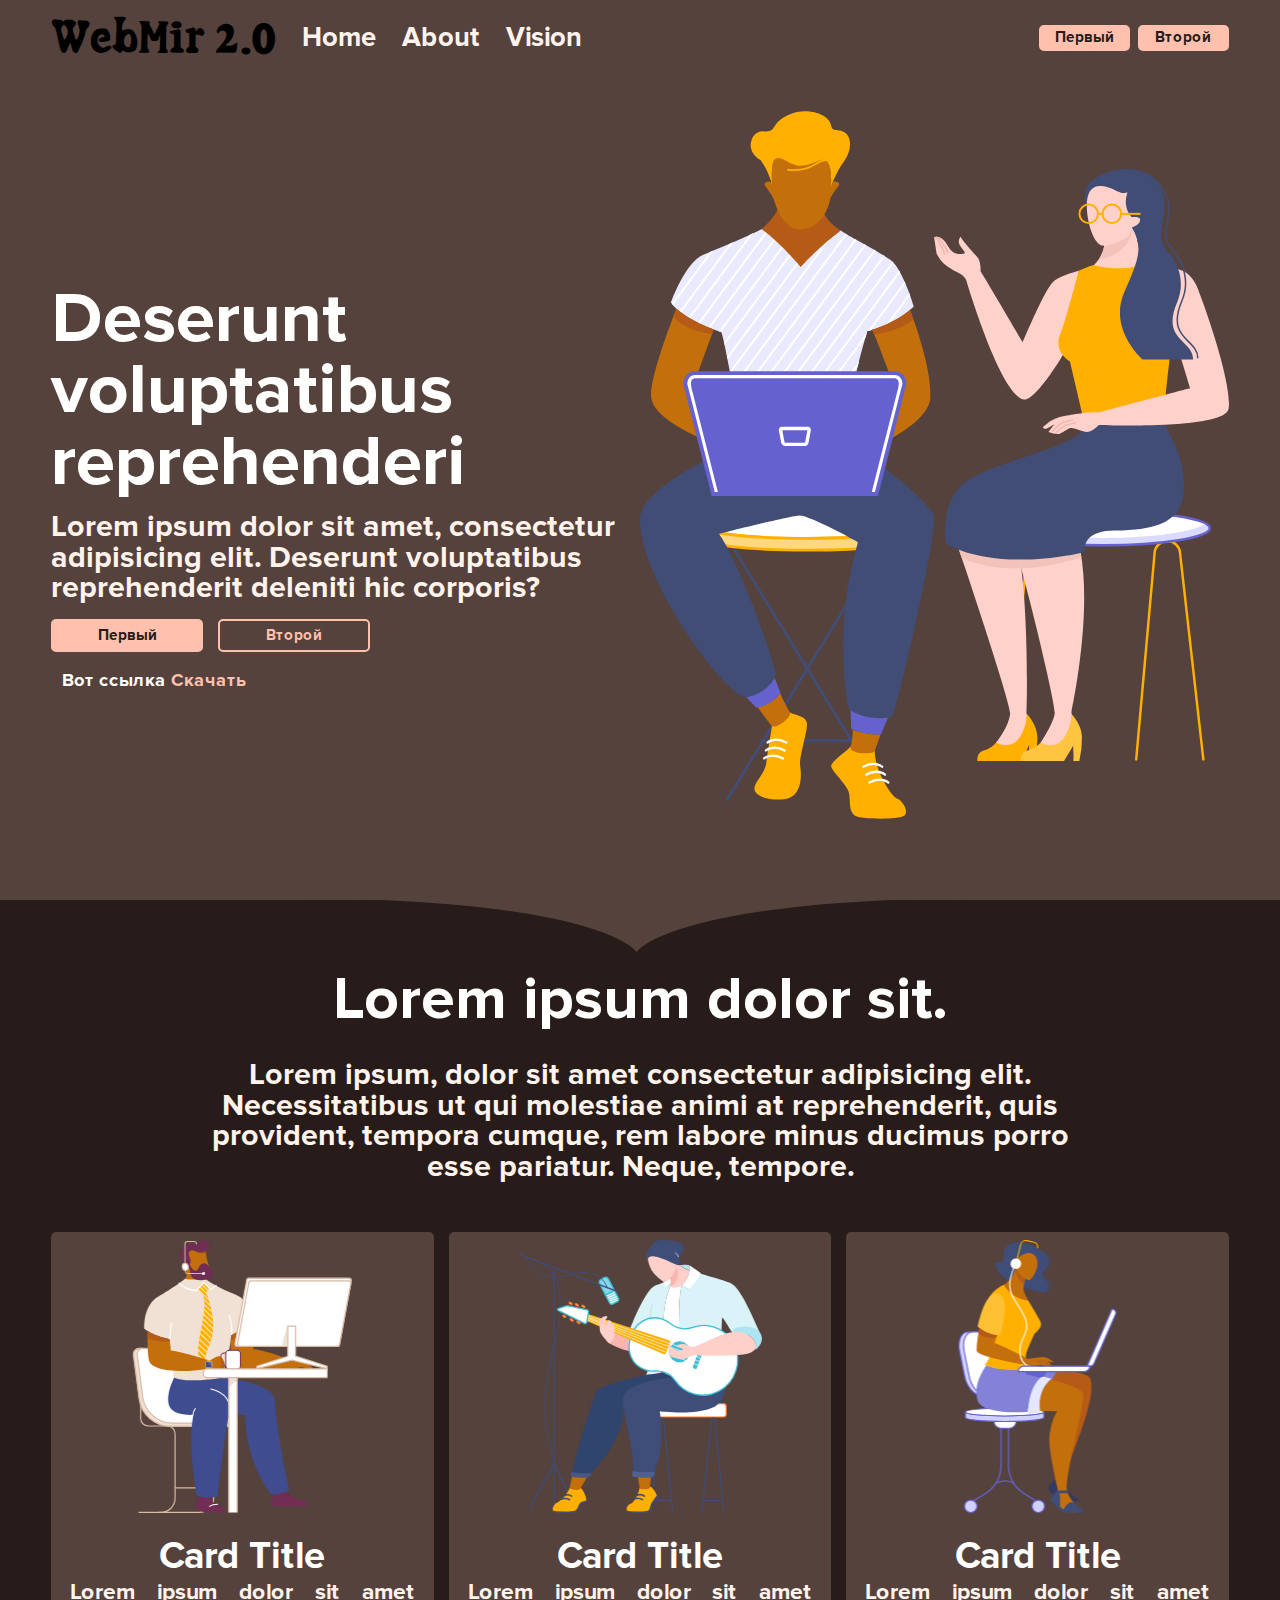
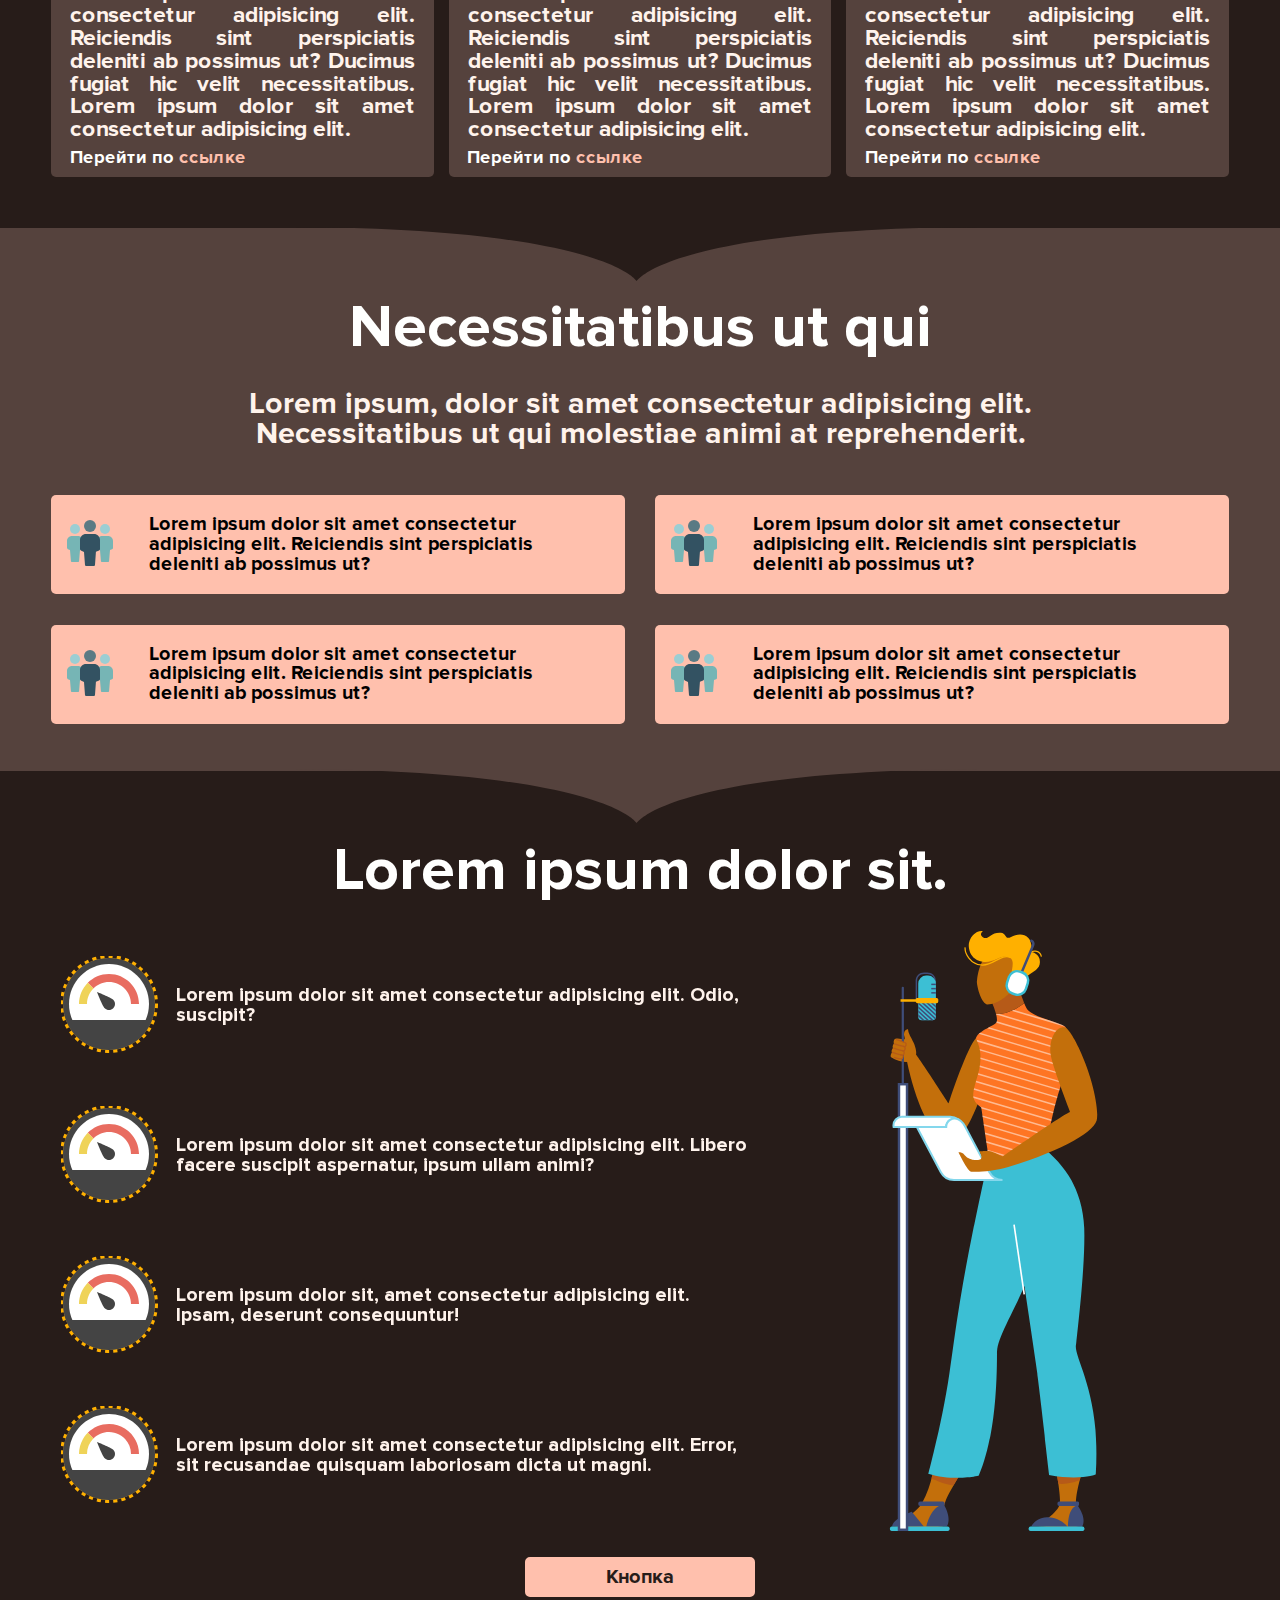
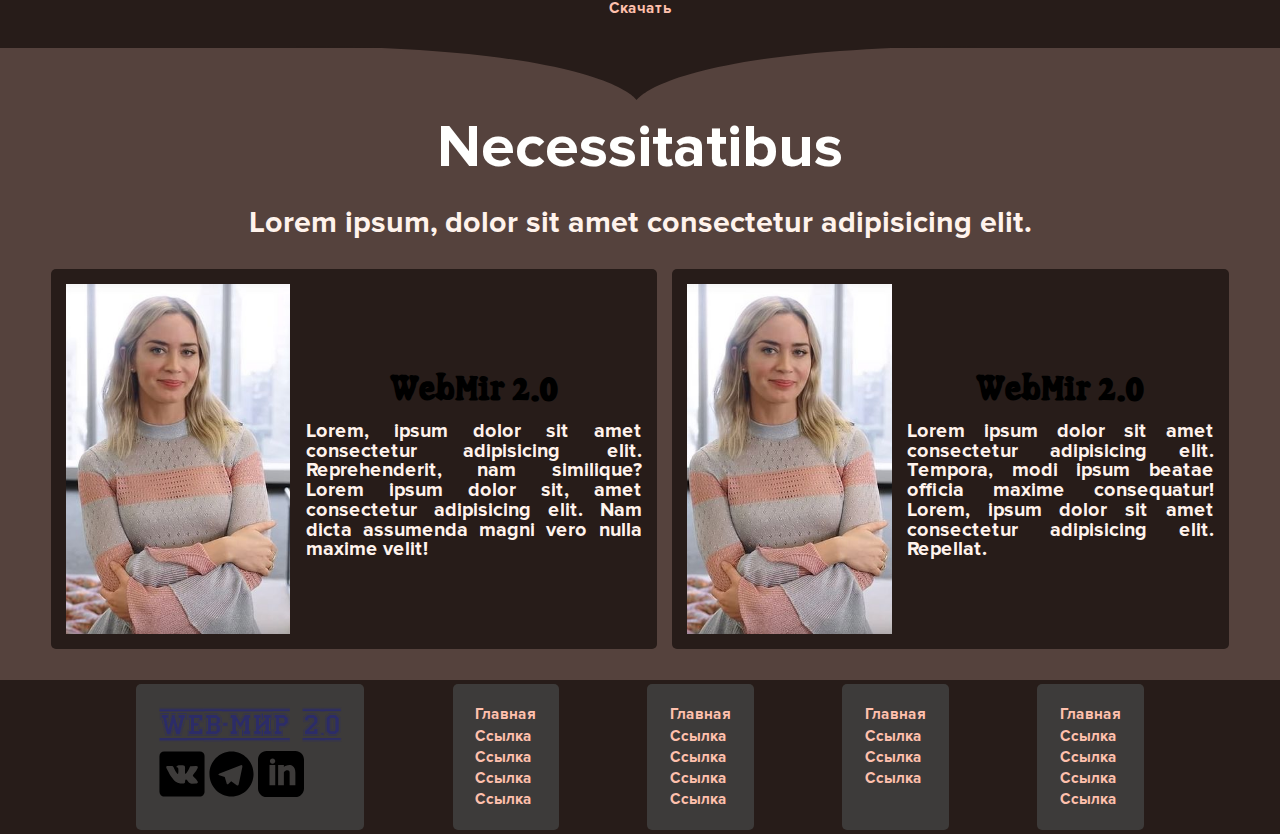
==== commit 37c8a0cd: "31" ====
--- a/index.html
+++ b/index.html
@@ -33,22 +33,17 @@
 				<a class="header__link" href="#">Vision</a>
 			</div>
 			<div class="header__button">
-				<svg data-theme="dark" class="svg-menu" style="cursor: pointer;" xmlns="http://www.w3.org/2000/svg"
-					viewBox="0 0 48 48" height="48" width="48">
-					<g class="nc-icon-wrapper js-transition-icon" data-effect="scale" data-event="click">
+				<svg  class="svg-menu" style="cursor: pointer;" xmlns="http://www.w3.org/2000/svg" viewBox="0 0 48 48" height="48" width="48">
 						<g class="ic_menu" fill="#ffb000" style="display: block;">
-							<title>ic_menu</title>
 							<path d="M6 36h36v-4H6v4zm0-10h36v-4H6v4zm0-14v4h36v-4H6z"></path>
 						</g>
 						<g class="ic_close" fill="#ffb000" style="display: none;">
-							<title>ic_close</title>
 							<path
 								d="M38 12.83L35.17 10 24 21.17 12.83 10 10 12.83 21.17 24 10 35.17 12.83 38 24 26.83 35.17 38 38 35.17 26.83 24z">
 							</path>
 						</g>
-					</g>
-				</svg>
-				<form><button id="header__first-child">Первый</button></form>
+				</svg>
+				<form><button data-theme="" class="grey" id="header__first-child">Первый</button></form>
 				<form><button>Второй</button></form>
 			</div>
 
@@ -71,10 +66,8 @@
 			</div>
 
 			<div class="sect1__img">
-				<!-- <object type="image/svg+xml" data="svg/character5.svg" id=’object’ class=’icon’></object> -->
 				<img src="svg/character5.svg" alt="">
 				<img src="svg/character4.svg" alt="">
-
 			</div>
 
 		</div>
@@ -82,10 +75,9 @@
 
 	<section class="sect2">
 		<div class="sect2__wrapper wrapper-padding">
-			<div class="custom-shape-divider-top-1610055168">
-				<svg data-name="Layer 1" xmlns="http://www.w3.org/2000/svg" viewBox="0 0 1200 120"
-					preserveAspectRatio="none">
-					<path fill="#55423D" d="M602.45,3.86h0S572.9,116.24,281.94,120H923C632,116.24,602.45,3.86,602.45,3.86Z">
+			<div class="sect__svg-decor">
+				<svg data-name="Layer 1" xmlns="http://www.w3.org/2000/svg" viewBox="0 0 1200 120" preserveAspectRatio="none">
+					<path class="sect2__svg-decor" d="M602.45,3.86h0S572.9,116.24,281.94,120H923C632,116.24,602.45,3.86,602.45,3.86Z">
 					</path>
 				</svg>
 			</div>
@@ -154,11 +146,10 @@
 	<section class="sect3">
 		<div class="sect3__wrapper wrapper-padding">
 
-			<div class="custom-shape-divider-top-1610055168">
+			<div class="sect__svg-decor">
 				<svg data-name="Layer 1" xmlns="http://www.w3.org/2000/svg" viewBox="0 0 1200 120"
 					preserveAspectRatio="none" fill="#55423D">
-					<path style="fill:#271c19;" fill="#55423D"
-						d="M602.45,3.86h0S572.9,116.24,281.94,120H923C632,116.24,602.45,3.86,602.45,3.86Z">
+					<path class="sect3__svg-decor" d="M602.45,3.86h0S572.9,116.24,281.94,120H923C632,116.24,602.45,3.86,602.45,3.86Z">
 					</path>
 				</svg>
 			</div>
@@ -224,10 +215,9 @@
 
 	<section class="sect4">
 		<div class="sect4__wrapper wrapper-padding">
-			<div class="custom-shape-divider-top-1610055168">
-				<svg data-name="Layer 1" xmlns="http://www.w3.org/2000/svg" viewBox="0 0 1200 120"
-					preserveAspectRatio="none">
-					<path fill="#55423D" d="M602.45,3.86h0S572.9,116.24,281.94,120H923C632,116.24,602.45,3.86,602.45,3.86Z">
+			<div class="sect__svg-decor">
+				<svg data-name="Layer 1" xmlns="http://www.w3.org/2000/svg" viewBox="0 0 1200 120" preserveAspectRatio="none">
+					<path class="sect4__svg-decor" d="M602.45,3.86h0S572.9,116.24,281.94,120H923C632,116.24,602.45,3.86,602.45,3.86Z">
 					</path>
 				</svg>
 			</div>
@@ -274,11 +264,9 @@
 	<section class="sect5">
 
 		<div class="sect5__wrapper wrapper-padding">
-			<div class="custom-shape-divider-top-1610055168">
-				<svg data-name="Layer 1" xmlns="http://www.w3.org/2000/svg" viewBox="0 0 1200 120"
-					preserveAspectRatio="none" fill="#55423D">
-					<path style="fill:#271c19;" fill="#55423D"
-						d="M602.45,3.86h0S572.9,116.24,281.94,120H923C632,116.24,602.45,3.86,602.45,3.86Z">
+			<div class="sect__svg-decor">
+				<svg data-name="Layer 1" xmlns="http://www.w3.org/2000/svg" viewBox="0 0 1200 120" preserveAspectRatio="none" fill="#55423D">
+					<path class="sect5__svg-decor" d="M602.45,3.86h0S572.9,116.24,281.94,120H923C632,116.24,602.45,3.86,602.45,3.86Z">
 					</path>
 				</svg>
 			</div>
--- a/css/style.css
+++ b/css/style.css
@@ -3,18 +3,23 @@
 	padding: 0;
 	box-sizing: border-box;
 }
-a{text-decoration: none; }
+a{
+	text-decoration: none;
+	color: var(--linkColor);
+
+}
 button{
 	border: none;
-	border: 2px solid #ffc0ad;
-	border-radius: 5px;
-	background-color: #ffc0ad;
+	border: 2px solid var(--pink);
+	border-radius: 5px;
+	background-color: var(--pink);
 	cursor: pointer;
 	font-family: Proxima-nova, sans-serif;
 }
 
 body{
-	background: #191919;
+	min-width: 280px;
+	background: var(--darkBrown);
 	line-height: 1;
 	font-size: 100%;
 	font-family: Proxima-nova, sans-serif;
@@ -57,7 +62,7 @@
 /* HEADER	Стили для логотипа и ссылок навигации*/
 .header__logo{
 	font-family: 'Little Caesar';
-	color: #ffb000;
+	color: var(--logoColor);
 	font-size: 2.8em;
 	white-space: nowrap;
 }
@@ -85,12 +90,7 @@
 	width: 6em;
 	height: 1.7em;
 	font-size: 1em;
-	color: #271c19;
-}
-#header__first-child{
-	background-color: #ffffff00;
-	color: #ffc0ad;
-	border: 2px solid #ffc0ad;
+	color: var(--darkBrown);
 }
 
 /* SECT-1*/
@@ -128,12 +128,11 @@
 	width: 10em;
 	height: 2.2em;
 	font-size: 1em;
-	color: #271c19;
+	color: var(--darkBrown);
 }
 #sect1__last-child{
 	background-color: #ffffff00;
-	color: #ffc0ad;
-	border: 2px solid #ffc0ad;
+	color: var(--pink);
 }
 
 /* SECT-1 Ссылка под кнопками */
@@ -161,7 +160,7 @@
 	background: var(--darkBrown);
  }
  /* SECT-2 Код для фоновой SVG декорации */
- .custom-shape-divider-top-1610055168 {
+ .sect__svg-decor {
    position: absolute;
    top: -0.1em; /* по непонятной причине при нуле появляется полоса */
    left: 0;
@@ -170,11 +169,14 @@
    line-height: 0;
 	transform: rotate(180deg);
 }
-.custom-shape-divider-top-1610055168 svg {
+.sect__svg-decor svg {
    position: relative;
    display: block;
    width: calc(100% + 1.3px);
    height: 56px;
+}
+.sect2__svg-decor{
+	fill: var(--lightBrown);
 }
 /* SECT-2 Заголовок НЕЗАВИСИМЫЙ */
 .title{
@@ -201,23 +203,18 @@
 }
 /* SECT-2 Обертка одной карточки */
 .sect2__card{
-	background-color: #55423d;
-	width: 100%;
-	min-width: 250px;
+	background-color: var(--lightBrown);
+	width: 100%;
 	border-radius: 5px;
 	display: flex;
 	flex-direction: column;
 	align-items: center;
 	row-gap: 1em;
-	box-shadow: 0px 0px 3px 1px #ffb000;
 	padding: 0.5em;
 }
 /* SECT-2 картинка карточки */
 .sect2__card .none-bottom{
 	display: none;
-}
-.sect2__card-img{
-	box-shadow: 0px 0px 0px 0px #ffffff
 }
 .sect2__card-img img{
 	height: 18em;
@@ -245,7 +242,7 @@
 	width: 100px;
 	height: 30px;
 	background-color: #ffffff00;
-	color: #ffc0ad;
+	color: var(--pink);
 	margin: 0.3em auto;
 }
 
@@ -253,9 +250,6 @@
 .sect3{
 	background: var(--lightBrown);
  }
- /* .sect3__wrapper{
- } */
- 
  /* SECT-3 Карточка */
 .sect3__card-wrapper{
 	display: grid;
@@ -264,14 +258,17 @@
 	margin: 3em auto;
 	max-width: 1400px;
 }
+/* SECT-3 Цвет для svg для декора */
+.sect3__svg-decor{
+	fill: var(--darkBrown);
+}
 /* SECT-3 Обертка одной карточки */
 .sect3__card{
-	background-color: #ffc0ad;
-	width: 100%;
-	border-radius: 5px;
-	display: flex;
-	align-items: center;
-	box-shadow: 0px 0px 3px 1px #ffb000;
+	background-color: var(--pink);
+	width: 100%;
+	border-radius: 5px;
+	display: flex;
+	align-items: center;
 }
 /* SECT-3 картинка карточки */
 .sect3__card-header{
@@ -296,6 +293,10 @@
 	align-items: center;
 	margin: 0 auto;
  }
+  /* SECT-4 Цвет для svg для декора */
+.sect4__svg-decor{
+	fill: var(--lightBrown);
+}
  .sect4__info{
 	width: 60%;
 	height: 100%;
@@ -304,7 +305,7 @@
  .sect4__linear{
 	width: 0%;
 	height: 70%;
-	border-left: 3px dotted #ffb000;;
+	border-left: 4px dotted var(--logoColor);
 	position: absolute;
 	top: 50%;
 	left: 60px;
@@ -373,6 +374,10 @@
 	justify-content: space-evenly;
 	column-gap: 1em;
 }
+ /* SECT-5 Цвет для svg для декора */
+ .sect5__svg-decor{
+	fill: var(--darkBrown);
+}
 /* SECT-5 Обертка одной карточки */
 .sect5__card{
 	background-color: var(--darkBrown);
@@ -383,8 +388,6 @@
 	justify-content: space-between;
 	align-items: center;
 	column-gap: 1em;
-	box-shadow: 0px 0px 3px 1px #ffb000;
-	/* border: 1px solid #fff3ec00; */
 }
 /* SECT-5 картинка карточки */
 .sect5__card-img{
@@ -400,8 +403,8 @@
 /* SECT-5 заголовок карточки */
 .sect5__card-info h2 {
 	font-family: 'Little Caesar';
-	color: #ffb000;
-	font-size: 2em;
+	color: var(--logoColor);
+	font-size: 2.1em;
 	text-align: center;
 	white-space: nowrap;
 	margin: 0.5em auto;
@@ -418,14 +421,12 @@
 
 /* SECT-6*/
 .sect6{
-	background: var(--pink);
+	background:var(--darkBrown);
 }
 .sect6__wrapper{
 	display: flex;
 	justify-content: space-evenly;
 }
-
-
 .sect6__logo{
 	width: 12em;
 }
@@ -445,10 +446,54 @@
 	border-radius: 5px;
 }
 .sect6__link-title{
-	color: #271c19;
-	font-size: 1.5em;
-}
- .sect6__link{
-	color: #271c19;
- }
-
+	font-weight: 900;
+}
+
+
+/* HEADER	Обертка для логотипа и ссылок навигации*/
+.mob-menu{
+	background: var(--pink);
+	width: calc(100%);
+	height: 100vh;
+	position: fixed;
+	left: -100%;
+	z-index: 9;
+	transition: 0.3s
+}
+.mob-menu__wrapper{
+  display: flex;
+  flex-direction: column;
+  align-items: flex-end;
+  column-gap: 0.8em;
+  row-gap: 0.8em;
+  margin: 5% 5%;
+}
+.mob-menu .header__logo{
+  color: #271c19;
+
+}
+.mob-menu__link{
+  font-family: Proxima-nova, sans-serif;
+  color: #271c19;
+  font-size: 2em;
+}
+/* HEADER	Кнопки из навигации*/
+.mob-menu form{
+  width: 7em;
+  height: 3em;
+}
+.mob-menu button{
+  width: 100%;
+  height: 100%;
+  border-radius: 5px;
+  font-size: 1.6em;
+  color: #271c19;
+  font-family: Proxima-nova, sans-serif;
+  cursor: pointer;
+  border: 2px solid #271c19;
+  background-color: #ffffff00;
+}
+
+
+
+div {border: 0px solid #ffb000;}
--- a/css/media.css
+++ b/css/media.css
@@ -105,7 +105,7 @@
         flex-wrap: wrap;
     }
     .sect6__list{
-        margin: 0.8em;
+        margin: 0.9em;
     }
 }
 
@@ -132,13 +132,17 @@
 
 @media screen and (max-width: 580px) {
 
+    body{
+        font-size: 60%;
+    }
+
     .sect1__body h1 {
         font-size: 3.1em;
     }
 
     /* SECT-2 */
     .sect2__card {
-        MAX-width: 380px;
+        MAX-width: 350px;
         flex-direction: column;
     }
     /* SECT-6*/
@@ -284,14 +288,8 @@
         align-items: center;
         text-align: center;
     }
-    .sect1__img{
-        width: 100%;
-    }
-    .sect1__wrapper{
-        background: #c8921e91;
-
-    }
-}
+}
+
 @media screen and (max-height: 200px){
     .header__wrapper{
         height: 2.5em;
--- a/css/a.css
+++ b/css/a.css
@@ -1,6 +1,3 @@
-div {border: 0px solid #ffb000;}
-
-
 :root {--wrapperPadding: 1px 4%;} /* Падинги внутри sect__wrapper? (Основная) */
 :root {--lightBrown: #55423d;} /* Фон коричневый светлый */
 :root {--darkBrown: #271c19;} /* Фон коричневый темный */
@@ -10,17 +7,7 @@
 :root {--titleColor: #fffffe;} /* Цвет заголовка */
 :root {--textColor: #fff3ec;} /* Цвет текста */
 :root {--linkColor: #ffc0ad;} /* Цвет ссылок */
-
-
-@media screen and (prefers-color-scheme: dark) {
-
-    .sect1{
-        background: var(--linkColor);
-     }
-
-
-
-}
+:root {--filtor: grayscale(100%);} /* Фильтор */ 
 
 
 
@@ -29,60 +16,3 @@
 
 
 
-
-/* HEADER	Обертка для логотипа и ссылок навигации*/
-
-.mob-menu{
-    background: var(--pink);
-    width: calc(100%);
-    height: 100vh;
-    position: fixed;
-    left: -100%;
-    z-index: 9;
-    transition: 0.3s
-}
-.mob-menu__wrapper{
-	display: flex;
-    flex-direction: column;
-	/* justify-content: center; */
-	align-items: flex-end;
-	column-gap: 0.8em;
-	row-gap: 0.8em;
-	margin: 5% 5%;
-}
-.mob-menu .header__logo{
-	color: #271c19;
-
-}
-.mob-menu__link{
-	font-family: Proxima-nova, sans-serif;
-	color: #271c19;
-	font-size: 2em;
-}
-/* HEADER	Кнопки из навигации*/
-
-.mob-menu form{
-	width: 7em;
-	height: 3em;
-
-}
-.mob-menu button{
-	width: 100%;
-	height: 100%;
-	border-radius: 5px;
-	font-size: 1.6em;
-	color: #271c19;
-	font-family: Proxima-nova, sans-serif;
-	cursor: pointer;
-	border: 2px solid #271c19;
-	background-color: #ffffff00;
-}
-/* .mob-menu .first-child{
-	
-} */
-
-
-
-
-
-
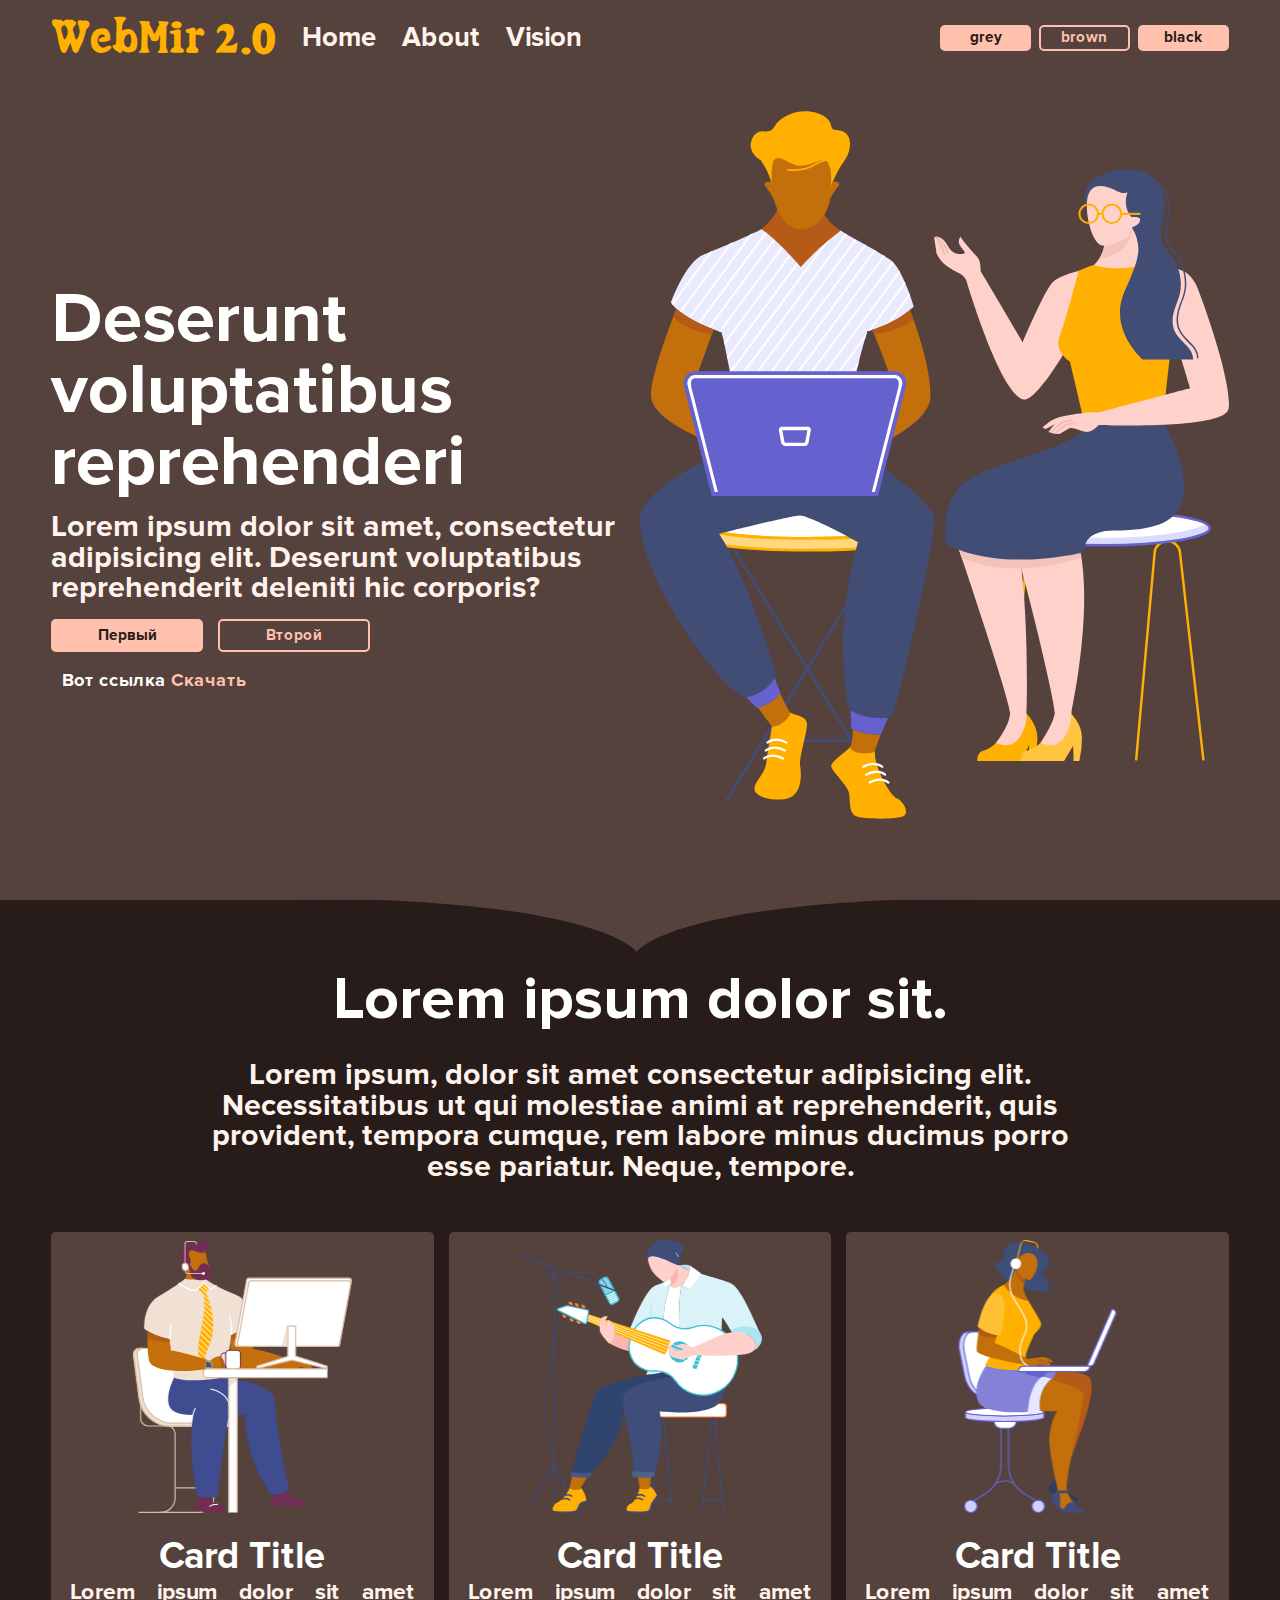
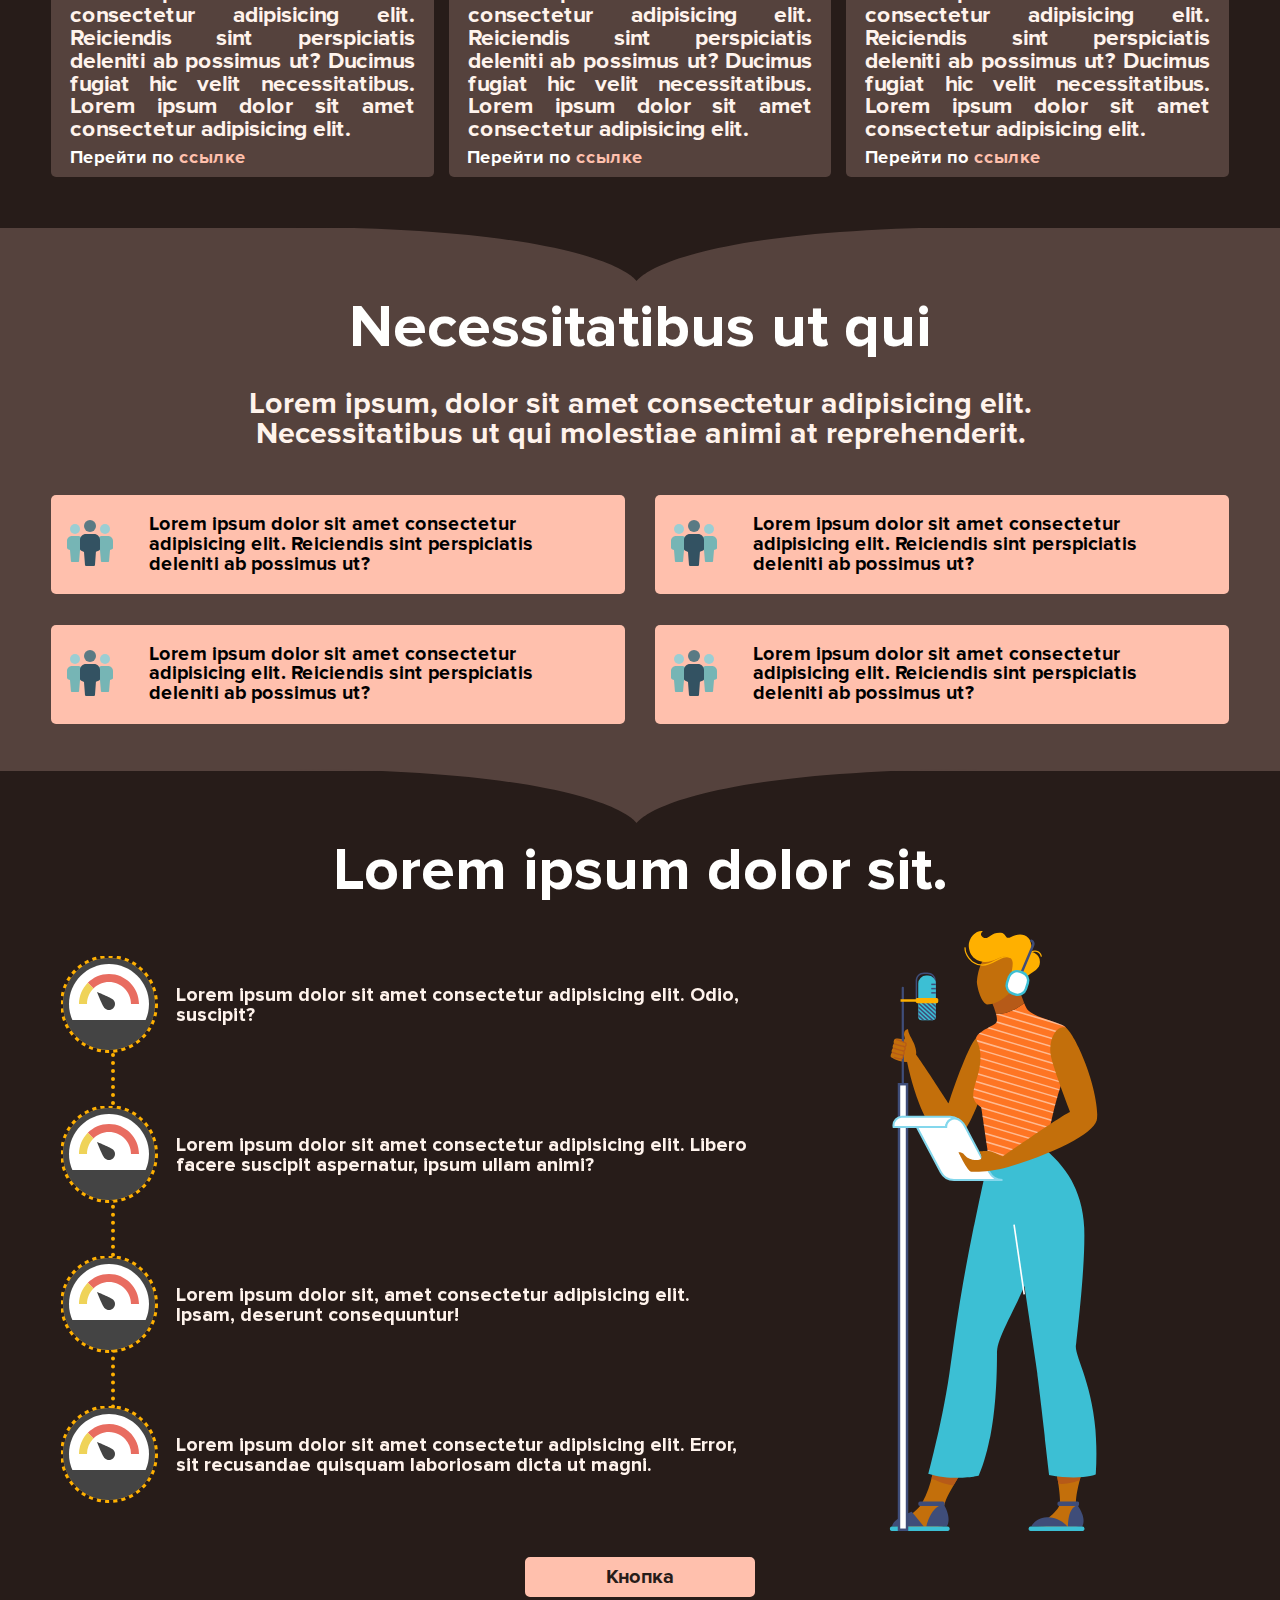
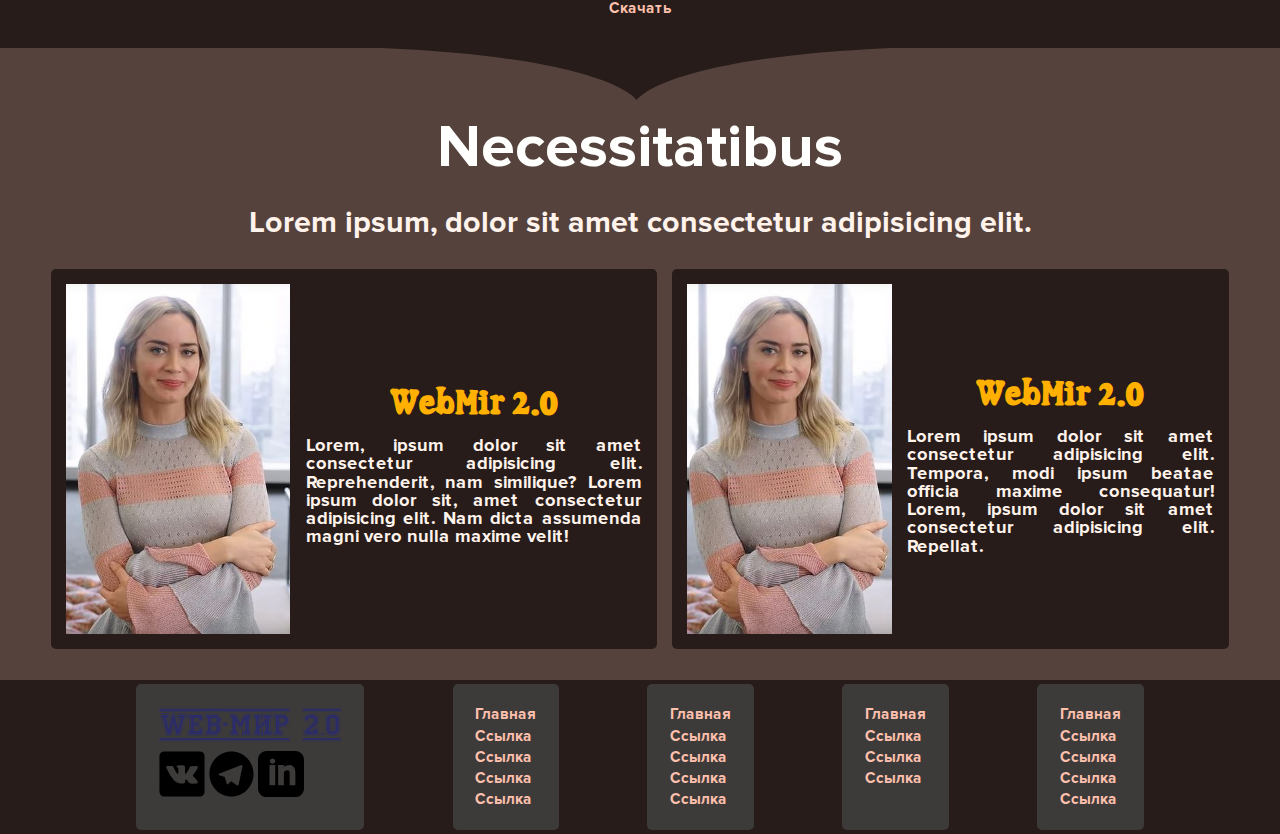
==== commit 1b8dfeec: "32" ====
--- a/index.html
+++ b/index.html
@@ -6,11 +6,11 @@
 	<title>Сайт ресторана</title>
 	<link rel="stylesheet" type="text/css" href="css/style.css" />
 	<link rel="stylesheet" type="text/css" href="css/media.css" />
-	<link rel="stylesheet" type="text/css" href="css/a.css" />
+	<link class="cssClass" rel="stylesheet" type="text/css "href="css/a.css" />
 	<meta name="viewport" content="width=device-width, initial-scale=1">
 </head>
 
-<body>
+<body data-theme="off">
 
 	<header>
 
@@ -20,8 +20,8 @@
 				<a class="mob-menu__link" href="#">Home</a>
 				<a class="mob-menu__link" href="#">About</a>
 				<a class="mob-menu__link" href="#">Vision</a>
-				<form><button id="first-child">Первый</button></form>
-				<form><button>Второй</button></form>
+				<form><button >Первый</button></form>
+				<form><button >Второй</button></form>
 			</div>
 		</div>
 
@@ -43,8 +43,9 @@
 							</path>
 						</g>
 				</svg>
-				<form><button data-theme="" class="grey" id="header__first-child">Первый</button></form>
-				<form><button>Второй</button></form>
+				<form><button class="grey">grey</button></form>
+				<form><button class="brown">brown</button></form>
+				<form><button class="black">black</button></form>
 			</div>
 
 		</div>
--- a/css/style.css
+++ b/css/style.css
@@ -411,7 +411,7 @@
 }
 /* SECT-5 текст карточки */
 .sect5__card-info p{
-	font-size: 1.3em;
+	font-size: 1.2em;
 	color: var(--textColor);
 	text-align: justify;
 }
@@ -452,8 +452,8 @@
 
 /* HEADER	Обертка для логотипа и ссылок навигации*/
 .mob-menu{
-	background: var(--pink);
-	width: calc(100%);
+	background: var(--mobBkColor);
+	width: 100%;
 	height: 100vh;
 	position: fixed;
 	left: -100%;
@@ -469,29 +469,19 @@
   margin: 5% 5%;
 }
 .mob-menu .header__logo{
-  color: #271c19;
-
+	color: var(--logoColor);
 }
 .mob-menu__link{
-  font-family: Proxima-nova, sans-serif;
-  color: #271c19;
+  color: var(--darkBrown);
   font-size: 2em;
 }
 /* HEADER	Кнопки из навигации*/
 .mob-menu form{
   width: 7em;
-  height: 3em;
 }
 .mob-menu button{
   width: 100%;
-  height: 100%;
-  border-radius: 5px;
   font-size: 1.6em;
-  color: #271c19;
-  font-family: Proxima-nova, sans-serif;
-  cursor: pointer;
-  border: 2px solid #271c19;
-  background-color: #ffffff00;
 }
 
 
--- a/css/media.css
+++ b/css/media.css
@@ -23,6 +23,9 @@
     }
     .sect5__card{
         margin: 20px auto;
+    }
+    .sect5__card-info p{
+        font-size: 1.4em;
     }
 }
 
@@ -131,10 +134,6 @@
 
 
 @media screen and (max-width: 580px) {
-
-    body{
-        font-size: 60%;
-    }
 
     .sect1__body h1 {
         font-size: 3.1em;
@@ -199,6 +198,7 @@
         transition: top  0.3s;
     }
     .sect5__card-info p{
+        opacity: 0;
     }
     .clip-path{
         display: block;
@@ -214,10 +214,9 @@
     .sect5__card:hover  .clip-path{
         clip-path: circle(100%);
     }
-
-}
-
-@media screen and (max-width: 400px) {
+    .sect5__card:hover  .sect5__card-info p{
+        opacity: 1;
+    }
 
 }
 
--- a/css/a.css
+++ b/css/a.css
@@ -7,12 +7,6 @@
 :root {--titleColor: #fffffe;} /* Цвет заголовка */
 :root {--textColor: #fff3ec;} /* Цвет текста */
 :root {--linkColor: #ffc0ad;} /* Цвет ссылок */
+:root {--logoColor: #ffb000;} /* Логотип */
+:root {--mobBkColor: #9656a1;} /* Логотип */
 :root {--filtor: grayscale(100%);} /* Фильтор */ 
-
-
-
-
-
-
-
-
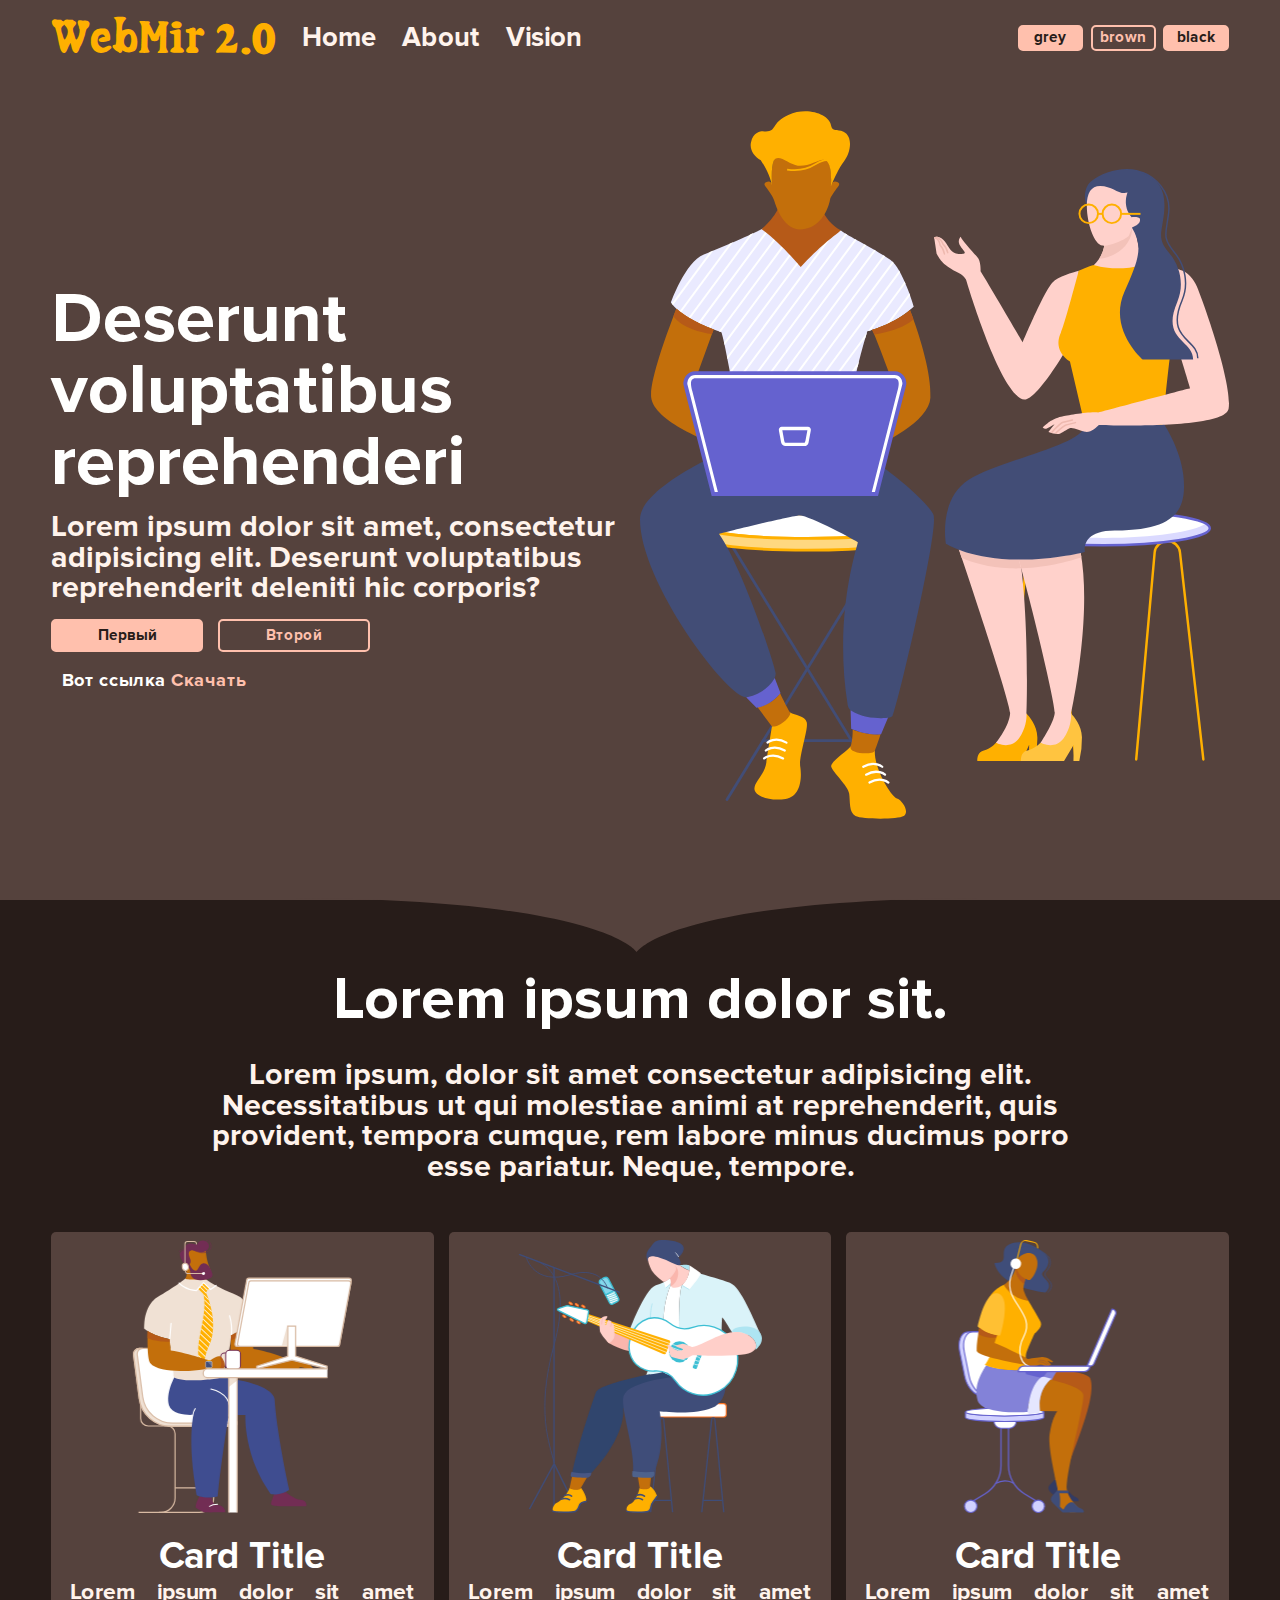
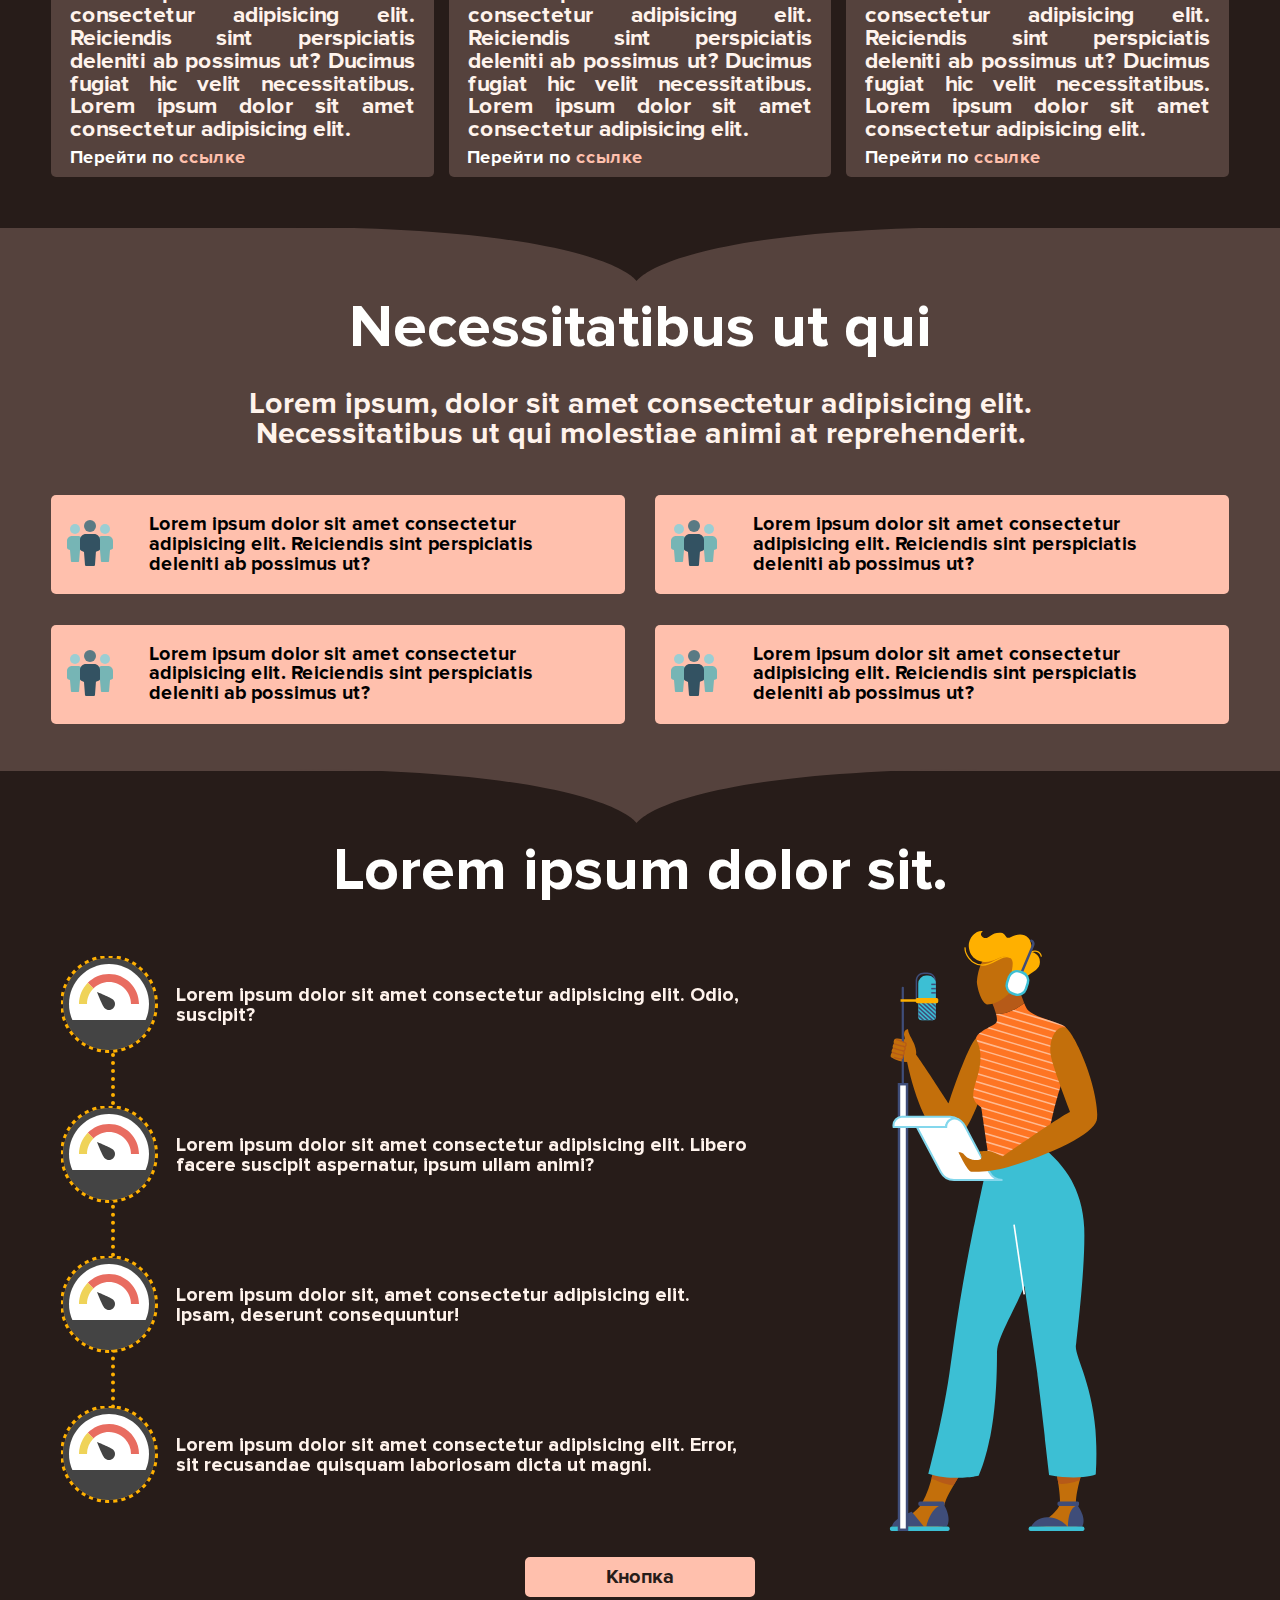
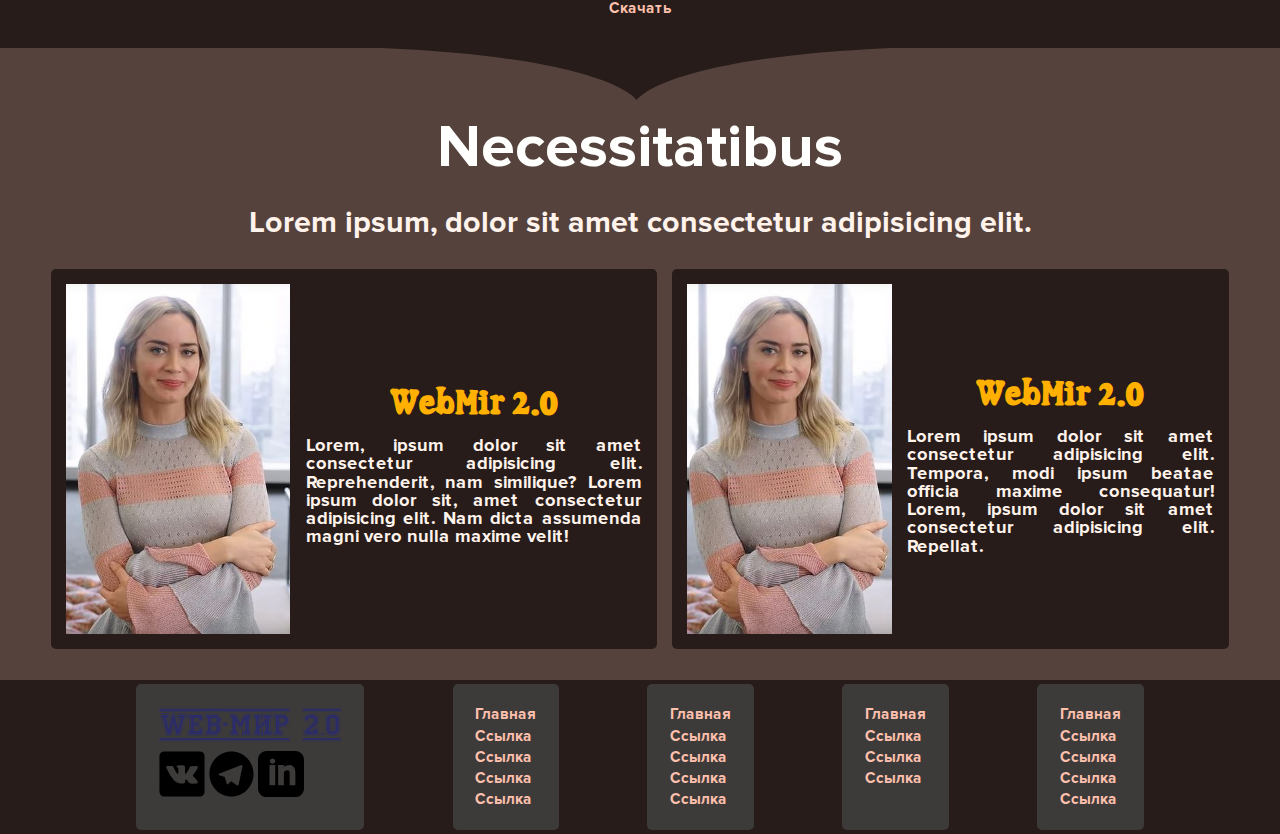
==== commit e079c792: "33" ====
--- a/index.html
+++ b/index.html
@@ -20,8 +20,11 @@
 				<a class="mob-menu__link" href="#">Home</a>
 				<a class="mob-menu__link" href="#">About</a>
 				<a class="mob-menu__link" href="#">Vision</a>
-				<form><button >Первый</button></form>
-				<form><button >Второй</button></form>
+				<form><button >grey</button></form>
+				<form><button >brown</button></form>
+				<form><button >black</button></form>
+				<p>В мобильном режиме, кнопки смены темы не работают!</p> 
+				<p>И никто не знает почему.</p>
 			</div>
 		</div>
 
--- a/css/style.css
+++ b/css/style.css
@@ -87,7 +87,7 @@
 	max-width: 320px;
 }
 .header__button button{
-	width: 6em;
+	width: 4.3em;
 	height: 1.7em;
 	font-size: 1em;
 	color: var(--darkBrown);
@@ -449,8 +449,17 @@
 	font-weight: 900;
 }
 
-
-/* HEADER	Обертка для логотипа и ссылок навигации*/
+/* HEADER	Влючение и отключение моб меню*/
+.mob-menu{
+	display: none;
+}
+@media screen and (max-width: 750px) {
+	.mob-menu{
+		display: block;
+	}
+}
+
+/* HEADER	Мобильное меню*/
 .mob-menu{
 	background: var(--mobBkColor);
 	width: 100%;
@@ -466,13 +475,13 @@
   align-items: flex-end;
   column-gap: 0.8em;
   row-gap: 0.8em;
-  margin: 5% 5%;
+  margin: 5% 5% 5% calc(5% + (8% + 48px));
 }
 .mob-menu .header__logo{
 	color: var(--logoColor);
 }
 .mob-menu__link{
-  color: var(--darkBrown);
+  color: var(--textColor);
   font-size: 2em;
 }
 /* HEADER	Кнопки из навигации*/
@@ -481,9 +490,11 @@
 }
 .mob-menu button{
   width: 100%;
-  font-size: 1.6em;
-}
-
+}
+.mob-menu p{
+	color: var(--textColor);
+	font-size: 1.5em;
+}
 
 
 div {border: 0px solid #ffb000;}
--- a/css/media.css
+++ b/css/media.css
@@ -239,9 +239,6 @@
 }
 
 @media screen and (max-height: 550px){
-    .sect1{
-        font-size: 80%;
-    }
     .sect1__button button{
         height: 3em;
     }
@@ -255,7 +252,7 @@
 
 @media screen and (max-height: 460px){
     .header__wrapper{
-        height: 4em;
+        font-size: 80%;
     }
     .sect1{
         font-size: 70%;
@@ -266,6 +263,9 @@
 }
 
 @media screen and (max-height: 375px){
+    .header{
+        height: 3em;
+    }
     .header__wrapper{
         height: 3em;
     }
--- a/css/a.css
+++ b/css/a.css
@@ -8,5 +8,5 @@
 :root {--textColor: #fff3ec;} /* Цвет текста */
 :root {--linkColor: #ffc0ad;} /* Цвет ссылок */
 :root {--logoColor: #ffb000;} /* Логотип */
-:root {--mobBkColor: #9656a1;} /* Логотип */
+:root {--mobBkColor:#232946;} /* Логотип */
 :root {--filtor: grayscale(100%);} /* Фильтор */ 
